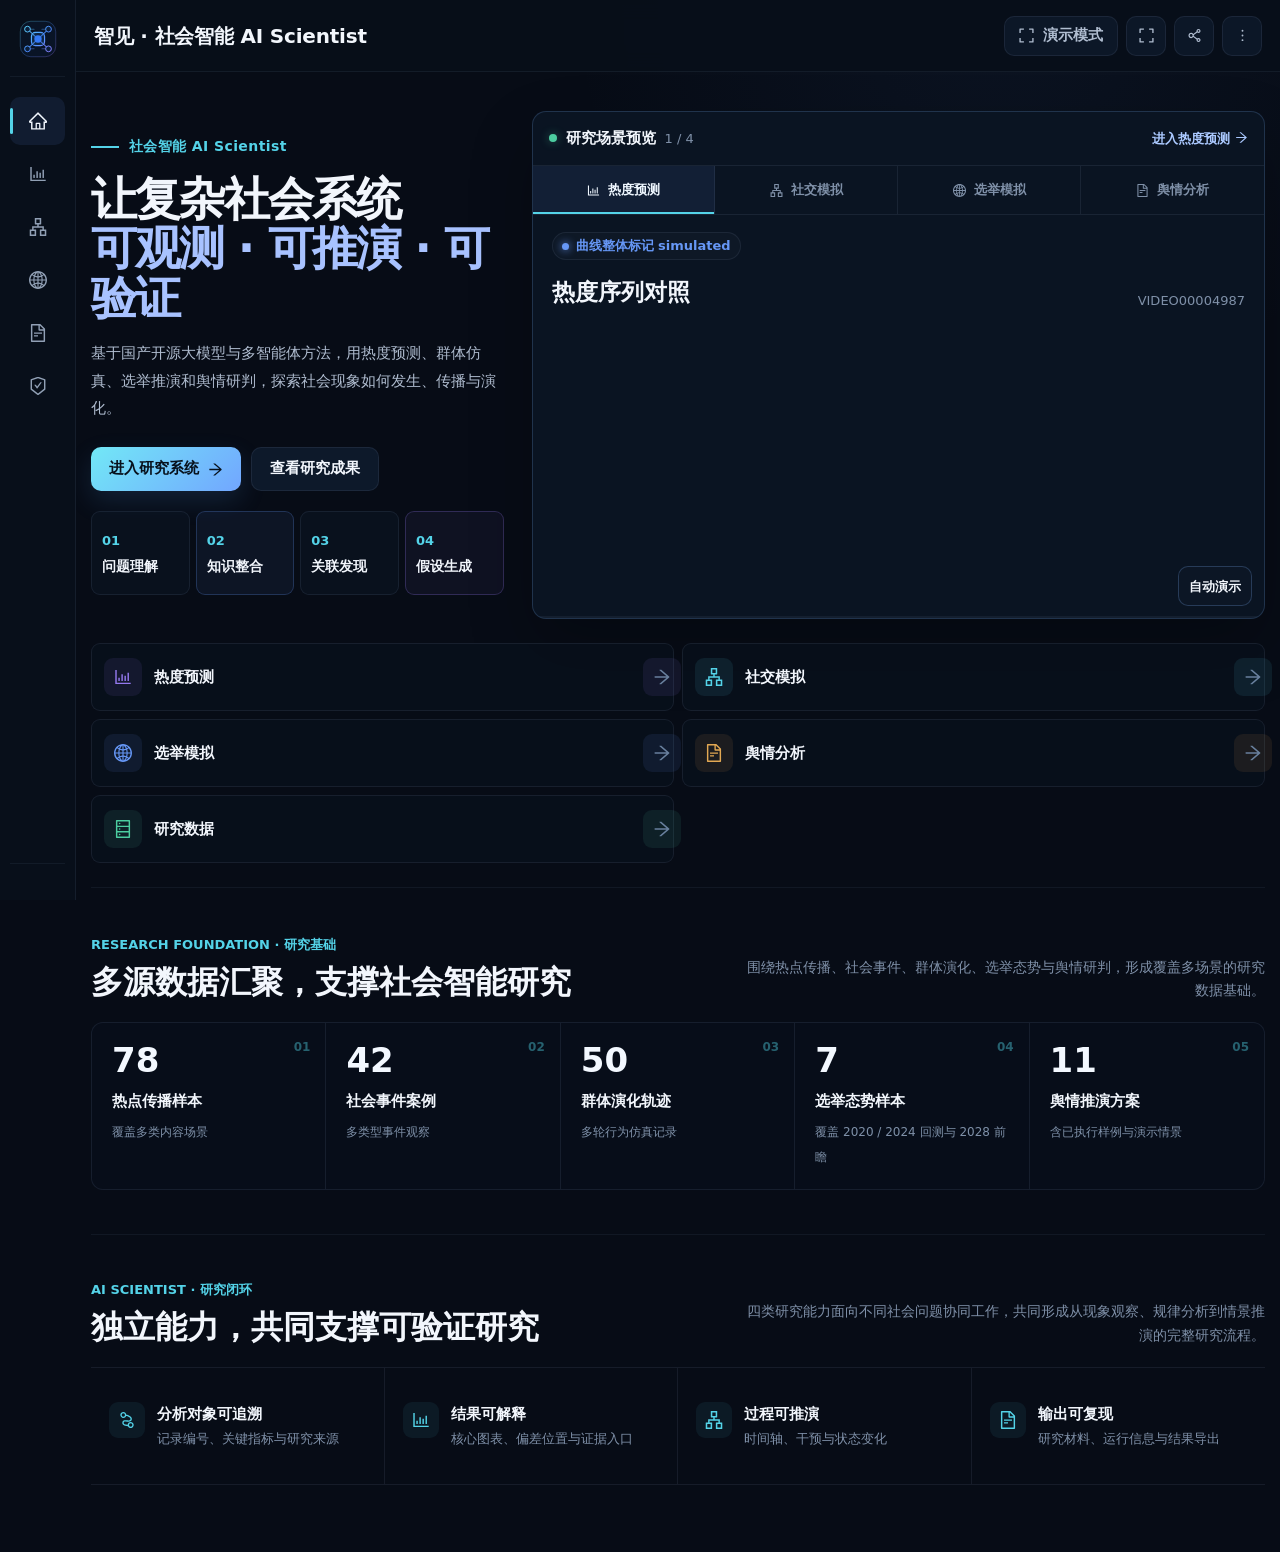
==== classic/index.html @ e0d1c706 "Keep the original Zhijian layout at /classic/" ====
<!doctype html>
<html lang="zh-CN">
  <head>
    <meta charset="UTF-8" />
    <meta name="viewport" content="width=device-width, initial-scale=1.0, viewport-fit=cover" />
    <meta name="theme-color" content="#050913" />
    <link rel="icon" type="image/svg+xml" href="./favicon.svg" />
    <meta name="description" content="智见 · 社会智能分析与模拟平台" />
    <title>智见 · 社会智能 AI Scientist</title>
    <script type="module" crossorigin src="./assets/index-C0Uog1P8.js"></script>
    <link rel="modulepreload" crossorigin href="./assets/jsx-runtime-D5q0Dhmc.js">
    <link rel="stylesheet" crossorigin href="./assets/index-C9B5dlWa.css">
  </head>
  <body>
    <div id="root"></div>
  </body>
</html>
---- classic/assets/index-C9B5dlWa.css ----
:root{--lightningcss-light: ;--lightningcss-dark:initial;color-scheme:dark;--bg-0:#070c16;--bg-1:#09111d;--bg-2:#0b1422;--panel:#0c1625;--panel-raised:#101c2e;--panel-soft:#091321;--line:#8ea6c91c;--line-strong:#709ee045;--text-1:#f2f6fc;--text-2:#b0bdd0;--text-3:#7f90a8;--blue:#6697f6;--cyan:#54d3e8;--purple:#9478ee;--green:#4ccda0;--orange:#e2a853;--red:#ef7182;--rep:#df6877;--dem:#5f8ee9;--shadow:0 18px 44px #0000002e;--radius-xl:14px;--radius-lg:12px;--radius-md:10px;--sidebar:208px;--sidebar-collapsed:76px;--topbar:72px;--font-cn:"Noto Sans SC", "PingFang SC", "Microsoft YaHei", system-ui, sans-serif;--type-display-size:clamp(48px, 4.2vw, 58px);--type-page-title-size:clamp(28px, 2vw, 32px);--type-panel-title-size:18px;--type-body-size:15px;--type-label-size:13px;--font-latin:Inter, "Segoe UI", system-ui, sans-serif;--space-1:8px;--space-2:16px;--space-3:24px;--space-4:32px}*{box-sizing:border-box}html{scroll-behavior:smooth;background:var(--bg-0)}body{background:var(--bg-0);min-height:100vh;color:var(--text-1);font-family:var(--font-cn);font-size:var(--type-body-size);-webkit-font-smoothing:antialiased;text-rendering:optimizelegibility;margin:0;line-height:1.67}button,input,select,textarea{font:inherit}select{text-align:left;text-align-last:left;vertical-align:middle;line-height:1.35}select option{color:var(--text-1);background:#0a1423}button,a{-webkit-tap-highlight-color:transparent}button{color:inherit}a{color:inherit;text-decoration:none}img{max-width:100%;display:block}button:focus-visible,a:focus-visible,input:focus-visible,select:focus-visible,textarea:focus-visible{outline-offset:2px;outline:2px solid #54d3e8cc}::selection{color:#fff;background:#6697f659}::-webkit-scrollbar{width:9px;height:9px}::-webkit-scrollbar-track{background:#0409106b}::-webkit-scrollbar-thumb{background:#7c92b447 padding-box padding-box;border:2px solid #0000;border-radius:10px}::-webkit-scrollbar-thumb:hover{background:#7c92b47a padding-box padding-box;border:2px solid #0000}#root{min-height:100vh}[data-motion=reduced] *,[data-motion=reduced] :before,[data-motion=reduced] :after{scroll-behavior:auto!important;transition-duration:.001ms!important;animation-duration:.001ms!important;animation-iteration-count:1!important}.project-emblem{flex:none;width:48px;height:48px}.project-emblem.is-compact{width:42px;height:42px}.icon-button,.tool-button,.compact-button,.primary-button,.secondary-button,.ghost-button{cursor:pointer;white-space:nowrap;border:0;justify-content:center;align-items:center;gap:9px;transition:transform .16s,background .16s,border-color .16s,color .16s,opacity .16s;display:inline-flex}.icon-button{width:40px;height:40px;color:var(--text-2);border:1px solid var(--line);background:#0c1727;border-radius:10px}.icon-button:hover{color:#fff;border-color:var(--line-strong);background:#122238}.tool-button,.compact-button{min-height:40px;color:var(--text-2);border:1px solid var(--line);background:#0c1727;border-radius:10px;padding:0 14px;font-size:15px;font-weight:600}.tool-button:hover,.compact-button:hover{color:#fff;border-color:var(--line-strong);background:#122238}.tool-button.active,.presentation-toggle.active{color:#dff9ff;background:#54d3e81c;border-color:#54d3e857}.primary-button,.secondary-button{border-radius:10px;min-height:44px;padding:0 18px;font-size:15px;font-weight:700}.primary-button{color:#07111c;background:linear-gradient(135deg,#72e8f6,#72a6ff);box-shadow:0 10px 26px #4c91e129}.primary-button:hover{filter:brightness(1.04);transform:translateY(-1px)}.secondary-button{color:var(--text-1);border:1px solid var(--line);background:#0d192a}.secondary-button:hover,.secondary-button.active{border-color:var(--line-strong);background:#122239}button:disabled{cursor:not-allowed;opacity:.42}.data-badge{border:1px solid var(--line);min-height:28px;color:var(--text-2);white-space:nowrap;background:#ffffff05;border-radius:999px;align-items:center;gap:7px;padding:0 9px;font-size:13px;font-weight:600;display:inline-flex}.data-badge i{background:currentColor;border-radius:50%;width:7px;height:7px;box-shadow:0 0 8px}.data-history{color:#91a8c8}.data-truth{color:var(--green)}.data-simulation{color:var(--blue)}.data-prediction{color:var(--purple)}.data-input{color:var(--orange)}.data-source{color:var(--cyan)}.data-missing{color:#8b98aa}.pill{border:1px solid var(--line);min-height:30px;color:var(--text-2);background:#ffffff05;border-radius:999px;align-items:center;gap:7px;padding:0 10px;font-size:13px;font-weight:600;display:inline-flex}.pill-blue{color:#a9c7ff;background:#6697f614;border-color:#6697f638}.pill-cyan{color:#a9f1fb;background:#54d3e814;border-color:#54d3e838}.pill-purple{color:#c6b5ff;background:#9478ee14;border-color:#9478ee38}.pill-green{color:#aef1d4;background:#4ccda014;border-color:#4ccda038}.pill-orange{color:#f2cb88;background:#e2a85314;border-color:#e2a85338}.surface-panel{border:1px solid var(--line);border-radius:var(--radius-xl);background:var(--panel);min-width:0;position:relative;overflow:hidden}.surface-panel.surface-primary{background:linear-gradient(145deg,#132237fa,#0a1422fa);border-color:#6697f647;box-shadow:0 20px 48px #0000002e,inset 0 1px #ffffff06}.surface-panel.surface-primary:before{content:"";opacity:.8;background:linear-gradient(90deg,#0000,#54d3e8b3,#9478eeb3,#0000);height:2px;position:absolute;inset:0 0 auto}.surface-panel.surface-quiet{background:var(--panel-soft);border-color:#8ea6c914}.panel-header{justify-content:space-between;align-items:flex-start;gap:16px;min-height:66px;padding:18px 20px 12px;display:flex}.panel-heading{min-width:0}.panel-title-row{flex-wrap:wrap;align-items:center;gap:10px;display:flex}.panel-title{color:var(--text-1);letter-spacing:-.2px;margin:0;font-size:18px;font-weight:700;line-height:1.35}.panel-subtitle{color:var(--text-3);margin:5px 0 0;font-size:14px;line-height:1.5}.panel-actions{flex-wrap:wrap;align-items:center;gap:8px;margin-left:auto;display:flex}.panel-body{min-width:0;padding:0 20px 20px}.context-toolbar{border:1px solid var(--line);z-index:12;background:#0a1320f5;border-radius:12px;align-items:center;gap:12px;min-height:64px;margin-bottom:22px;padding:10px 12px;display:flex;position:relative;box-shadow:0 10px 30px #0000001a}.context-primary,.context-filters,.context-sources,.context-actions{align-items:center;gap:9px;display:flex}.context-spacer{flex:1}.context-sources{flex-wrap:wrap;justify-content:flex-end}.toolbar-field{border:1px solid var(--line);background:#091321;border-radius:10px;align-items:center;gap:10px;min-height:42px;padding:0 11px;display:flex}.toolbar-field>span{color:var(--text-3);white-space:nowrap;font-size:13px}.toolbar-field select,.tech-select{min-height:34px;color:var(--text-1);border:1px solid var(--line);background:#0c1727;border-radius:8px;outline:none;padding:0 30px 0 10px;font-size:14px}.toolbar-summary{color:var(--text-2);font-size:14px}.record-picker{min-width:280px;position:relative}.record-picker-trigger{border:1px solid var(--line);cursor:pointer;text-align:left;background:#091321;border-radius:10px;justify-content:space-between;align-items:center;gap:14px;width:100%;min-height:44px;padding:7px 12px;display:flex}.record-picker-trigger:hover,.record-picker-trigger.active{border-color:var(--line-strong);background:#0d1a2c}.record-picker-trigger>span{flex-direction:column;align-items:flex-start;min-width:0;line-height:1.2;display:flex}.record-picker-trigger small{color:var(--text-3);font-size:13px;line-height:1.25}.record-picker-trigger strong{text-overflow:ellipsis;white-space:nowrap;max-width:340px;color:var(--text-1);margin-top:4px;font-size:14px;font-weight:700;line-height:1.35;overflow:hidden}.record-picker-popover{z-index:80;border:1px solid var(--line-strong);background:#0a1423;border-radius:12px;width:min(460px,100vw - 40px);padding:14px;position:absolute;top:calc(100% + 8px);left:0;box-shadow:0 24px 60px #00000061}.picker-header{justify-content:space-between;align-items:center;padding:1px 2px 11px;display:flex}.picker-header strong{font-size:15px}.picker-header span{color:var(--text-3);font-size:13px}.picker-search{border:1px solid var(--line);min-height:42px;color:var(--text-3);background:#07101c;border-radius:9px;align-items:center;gap:10px;padding:0 11px;display:flex}.picker-search input{width:100%;min-width:0;color:var(--text-1);background:0 0;border:0;outline:0;font-size:14px}.picker-list{flex-direction:column;gap:6px;max-height:min(440px,58vh);margin-top:10px;padding-right:2px;display:flex;overflow:auto}.picker-list>button{width:100%;min-height:58px;color:var(--text-2);cursor:pointer;text-align:left;background:0 0;border:1px solid #0000;border-radius:9px;flex-direction:column;justify-content:center;align-items:stretch;gap:4px;padding:10px 12px;display:flex;position:relative}.picker-list>button:hover{background:#0e1b2e}.picker-list>button.active{background:#6697f61a;border-color:#6697f642}.picker-list>button strong{min-width:0;color:var(--text-1);font-size:14px;line-height:1.4}.picker-list>button span{min-width:0;color:var(--text-3);font-size:13px;line-height:1.35}.object-heading{justify-content:space-between;align-items:flex-end;gap:24px;margin:0 0 20px;display:flex}.object-heading>div:first-child{min-width:0}.object-eyebrow{color:var(--text-3);font-family:var(--font-latin), var(--font-cn);letter-spacing:.4px;font-size:13px;font-weight:700}.object-heading h2{color:var(--text-1);letter-spacing:-.6px;margin:5px 0;font-size:clamp(28px,2vw,34px);line-height:1.22}.object-description{max-width:900px;color:var(--text-2);margin:0;font-size:15px;line-height:1.7}.object-meta{flex:none;align-items:center;gap:8px;display:flex}.value-strip{border:1px solid var(--line);background:var(--panel-soft);border-radius:12px;grid-template-columns:repeat(4,minmax(0,1fr));margin:16px 0;display:grid;overflow:hidden}.value-strip>div{border-right:1px solid var(--line);min-height:104px;padding:16px 18px;position:relative}.value-strip>div:last-child{border-right:0}.value-strip>div.is-accent{background:linear-gradient(135deg,#9478ee24,#0c1625f5)}.value-strip>div.is-accent:before{content:"";background:var(--purple);width:3px;position:absolute;top:0;bottom:0;left:0}.value-strip span{color:var(--text-3);font-size:13px}.value-strip strong{color:var(--text-1);font-family:var(--font-latin), var(--font-cn);font-variant-numeric:tabular-nums;margin-top:5px;font-size:clamp(25px,2vw,34px);line-height:1.15;display:block}.value-strip footer{min-height:28px;color:var(--text-3);flex-wrap:wrap;align-items:center;gap:8px;margin-top:8px;font-size:13px;display:flex}.data-meaning{color:var(--text-3);flex-wrap:wrap;align-items:center;gap:6px 12px;font-size:13px;display:flex}.data-meaning span{gap:5px;display:inline-flex}.data-meaning b{color:var(--text-2);font-weight:700}.conclusion-bar{border:1px solid var(--line);min-height:50px;color:var(--text-2);background:#091421;border-radius:10px;align-items:center;gap:12px;margin-top:14px;padding:11px 14px;font-size:14px;line-height:1.65;display:flex}.conclusion-bar strong{color:var(--text-1)}.conclusion-mark{background:var(--blue);border-radius:4px;align-self:stretch;width:4px}.conclusion-purple .conclusion-mark{background:var(--purple)}.conclusion-cyan .conclusion-mark{background:var(--cyan)}.conclusion-orange .conclusion-mark{background:var(--orange)}.empty-state{min-height:150px;color:var(--text-3);text-align:center;flex-direction:column;justify-content:center;align-items:center;gap:8px;display:flex}.empty-state .anticon{opacity:.68;font-size:28px}.empty-state strong{color:var(--text-2);font-size:15px}.empty-state p{max-width:420px;margin:0;font-size:14px}.metrics-grid{gap:14px;display:grid}.metrics-grid.four{grid-template-columns:repeat(4,minmax(0,1fr))}.metric-card{border:1px solid var(--line);background:var(--panel);border-radius:12px;min-height:126px;padding:16px 17px}.metric-card.is-featured{border-color:var(--line-strong);background:var(--panel-raised)}.metric-topline,.metric-footer{justify-content:space-between;align-items:center;gap:10px;display:flex}.metric-label{color:var(--text-2);font-size:13px}.metric-icon{color:var(--text-3);font-size:18px}.metric-value-row{align-items:baseline;gap:6px;margin-top:7px;display:flex}.metric-value-row strong{font-size:30px;line-height:1.1}.metric-value-row>span{color:var(--text-3);font-size:13px}.metric-footer{color:var(--text-3);margin-top:10px;font-size:13px}.metric-hint{min-width:0}.two-column-grid{grid-template-columns:repeat(2,minmax(0,1fr));gap:16px;margin-top:16px;display:grid}.chart-xl{height:392px}.chart-large{height:310px}.chart-social-wide{height:270px}.chart-opinion-primary{height:320px}.tag-row{flex-wrap:wrap;gap:8px;display:flex}.presentation-secondary{display:contents}.source-notice{min-height:42px;color:var(--text-2);border:1px solid var(--line);background:#0a1626;border-radius:10px;align-items:center;gap:9px;padding:9px 12px;font-size:13px;display:flex}.source-notice.compact{min-height:34px}.source-warning{color:#e9d0a4;background:#e2a85313;border-color:#e2a85347}.source-danger{color:#f1bcc4;background:#ef718213;border-color:#ef71824d}.source-notice strong{color:var(--text-1)}.record-picker-trigger:focus-visible{border-color:var(--cyan)}.picker-list>button.keyboard-active{outline-offset:-2px;background:#102039;outline:2px solid #54d3e8a6}.picker-list>button[aria-selected=true]{padding-right:70px}.picker-list>button[aria-selected=true]:after{content:"当前";color:#78ddea;background:#54d3e814;border:1px solid #54d3e833;border-radius:999px;place-items:center;min-width:38px;height:22px;font-size:11px;font-weight:700;line-height:1;display:grid;position:absolute;top:50%;right:12px;transform:translateY(-50%)}.expandable-text p{color:var(--text-2);-webkit-line-clamp:var(--clamp-lines,3);-webkit-box-orient:vertical;margin:0;font-size:15px;line-height:1.72;display:-webkit-box;overflow:hidden}.expandable-text.expanded p{display:block;overflow:visible}.expandable-text button{color:#a9c7ff;cursor:pointer;background:0 0;border:0;margin-top:6px;padding:0;font-size:13px;font-weight:700}.error-state,.route-error-boundary{min-height:240px;color:var(--text-3);text-align:center;flex-direction:column;justify-content:center;align-items:center;gap:10px;padding:28px;display:flex}.error-state-icon{width:38px;height:38px;color:var(--red);background:#ef718214;border:1px solid #ef718259;border-radius:50%;place-items:center;font-size:20px;font-weight:800;display:grid}.error-state strong,.route-error-boundary h2{color:var(--text-1);font-size:18px}.error-state p,.route-error-boundary p{max-width:640px;margin:0;font-size:14px;line-height:1.65}.drawer-layer,.dialog-layer{z-index:200;justify-content:flex-end;display:flex;position:fixed;inset:0}.drawer-scrim{-webkit-backdrop-filter:blur(2px);backdrop-filter:blur(2px);cursor:default;background:#02070dad;border:0;width:100%;position:absolute;inset:0}.detail-drawer{z-index:1;border-left:1px solid var(--line-strong);background:#091321;height:100%;animation:.2s ease-out drawerIn;position:relative;overflow:hidden;box-shadow:-28px 0 70px #00000059}@keyframes drawerIn{0%{opacity:.4;transform:translate(24px)}to{opacity:1;transform:translate(0)}}.drawer-header{border-bottom:1px solid var(--line);justify-content:space-between;align-items:flex-start;gap:20px;min-height:82px;padding:20px 22px;display:flex}.drawer-header h2{margin:0;font-size:21px;line-height:1.35}.drawer-header p{color:var(--text-3);margin:5px 0 0;font-size:14px;line-height:1.55}.drawer-content{height:calc(100% - 82px);padding:22px;overflow:auto}.info-sections{flex-direction:column;gap:24px;display:flex}.info-sections>section{border-bottom:1px solid var(--line);padding-bottom:20px}.info-sections>section:last-child{border-bottom:0}.info-sections header h3{margin:0;font-size:17px}.info-sections header p{color:var(--text-3);margin:5px 0 0;font-size:14px;line-height:1.6}.info-sections dl{margin:14px 0 0}.info-sections dl>div{border-top:1px solid #8ea6c913;grid-template-columns:150px minmax(0,1fr);gap:18px;padding:12px 0;display:grid}.info-sections dt{color:var(--text-3);font-size:13px;font-weight:600}.info-sections dd{min-width:0;color:var(--text-1);overflow-wrap:anywhere;flex-wrap:wrap;align-items:flex-start;gap:8px;margin:0;font-size:14px;display:flex}.info-sections dd>span:first-child{flex:220px}.info-sections dd small{color:var(--text-3);flex:100%;font-size:13px;line-height:1.55}.chart-tools{align-items:center;gap:6px;display:inline-flex}.compact-icon{border-radius:8px;width:34px;height:34px}.chart-inspector-visual{min-height:560px}.chart-inspector-visual>*{height:68vh!important;min-height:540px!important}.data-table-wrap{border:1px solid var(--line);border-radius:10px;max-height:calc(100vh - 170px);overflow:auto}.data-table{border-collapse:collapse;width:100%;font-size:14px}.data-table caption{color:var(--text-2);text-align:left;padding:13px 14px;font-weight:700}.data-table th,.data-table td{border-bottom:1px solid var(--line);text-align:left;vertical-align:top;white-space:nowrap;padding:11px 13px}.data-table th{z-index:1;color:var(--text-2);background:#101c2e;font-size:13px;position:sticky;top:0}.data-table td{color:var(--text-1);font-variant-numeric:tabular-nums}.data-table tbody tr:hover{background:#6697f60e}.dialog-layer{justify-content:center;align-items:center}.confirm-dialog{z-index:1;border:1px solid var(--line-strong);background:#0b1626;border-radius:14px;width:min(440px,100vw - 32px);padding:24px;position:relative;box-shadow:0 28px 72px #0000006b}.confirm-dialog h3{margin:0;font-size:20px}.confirm-dialog p{color:var(--text-2);margin:10px 0 22px;font-size:14px;line-height:1.7}.confirm-dialog>div{justify-content:flex-end;gap:10px;display:flex}.danger-button{color:#fff;cursor:pointer;background:#b84456;border:1px solid #ef718257;border-radius:10px;min-height:44px;padding:0 18px;font-size:15px;font-weight:700}.danger-link-button{color:#f19aa7;cursor:pointer;background:0 0;border:0;font-size:14px;font-weight:650}.danger-link-button:hover{color:#ffd3d9}.evidence-list{flex-direction:column;gap:10px;display:flex}.evidence-list article{border:1px solid var(--line);background:var(--panel-soft);border-radius:11px;grid-template-columns:38px minmax(0,1fr) auto;align-items:flex-start;gap:13px;padding:15px;display:grid}.evidence-index{width:34px;height:34px;color:var(--cyan);font-family:var(--font-latin);background:#54d3e814;border-radius:9px;place-items:center;font-size:13px;font-weight:700;display:grid}.evidence-list h4{margin:0;font-size:15px}.evidence-list p{color:var(--text-3);margin:5px 0 0;font-size:14px;line-height:1.6}.evidence-list article>div>strong{color:var(--text-1);margin-top:7px;font-size:16px;display:block}.field-help{color:var(--text-3);margin-top:6px;font-size:13px;line-height:1.5;display:block}.field-error{color:#f09bab;margin-top:6px;font-size:13px;display:block}.app-shell{background:var(--bg-0);min-height:100vh}.business-backdrop{z-index:0;pointer-events:none;background:radial-gradient(circle at 78% 0,#416bae14,#0000 32%),#070c16;position:fixed;inset:0}.sidebar{z-index:30;width:var(--sidebar);background:#080f1a;border-right:1px solid #8ea6c91a;flex-direction:column;padding:18px 14px;transition:width .2s,transform .2s;display:flex;position:fixed;top:0;bottom:0;left:0}.brand-block{border-bottom:1px solid #8ea6c914;align-items:center;gap:12px;min-height:58px;padding:0 4px 16px;display:flex}.brand-copy{flex-direction:column;min-width:0;line-height:1.3;display:flex}.brand-copy strong{letter-spacing:.1px;white-space:nowrap;font-size:15px}.brand-copy span{color:var(--text-3);margin-top:4px;font-size:13px}.side-nav{flex-direction:column;gap:5px;margin-top:20px;display:flex}.side-nav-item{color:#91a0b5;border-radius:10px;align-items:center;gap:12px;min-height:48px;padding:0 13px;font-size:15px;font-weight:650;display:flex;position:relative}.side-nav-item:hover{color:var(--text-1);background:#6697f60e}.side-nav-item.active{color:#f1f6fd;background:#6697f61a}.side-nav-item.active:before{content:"";background:var(--cyan);border-radius:3px;width:3px;position:absolute;top:11px;bottom:11px;left:0}.side-icon{place-items:center;width:22px;font-size:18px;display:grid}.nav-tooltip{z-index:100;border:1px solid var(--line);min-width:max-content;color:var(--text-1);opacity:0;pointer-events:none;box-shadow:var(--shadow);background:#101b2b;border-radius:8px;padding:7px 10px;font-size:13px;font-weight:600;transition:opacity .16s .18s,transform .16s .18s;position:absolute;top:50%;left:calc(100% + 12px);transform:translateY(-50%)translate(-4px)}.side-nav-item:hover .nav-tooltip,.side-nav-item:focus-visible .nav-tooltip{opacity:1;transform:translateY(-50%)translate(0)}.sidebar-foot{border-top:1px solid #8ea6c914;justify-content:space-between;align-items:flex-end;gap:10px;margin-top:auto;padding-top:18px;display:flex}.sidebar-foot p{color:var(--text-3);margin:0;font-size:13px;line-height:1.7}.collapse-button{flex:none;width:38px;height:38px}.app-main{min-height:100vh;margin-left:var(--sidebar);z-index:1;transition:margin-left .2s;position:relative}.topbar{z-index:20;height:var(--topbar);-webkit-backdrop-filter:blur(10px);backdrop-filter:blur(10px);background:#080f1af5;border-bottom:1px solid #8ea6c917;align-items:center;padding:0 24px;display:flex;position:sticky;top:0}.topbar-title{align-items:baseline;gap:12px;min-width:0;display:flex}.topbar-title h1{letter-spacing:-.2px;white-space:nowrap;text-overflow:ellipsis;margin:0;font-size:20px;line-height:1.3;overflow:hidden}.topbar-title span{color:var(--text-3);white-space:nowrap;font-size:13px}.topbar-tools{align-items:center;gap:8px;margin-left:auto;display:flex}.settings-control{position:relative}.settings-popover{border:1px solid var(--line-strong);background:#0a1423;border-radius:12px;width:320px;padding:14px;position:absolute;top:calc(100% + 9px);right:0;box-shadow:0 24px 60px #0000005c}.settings-section{border-bottom:1px solid var(--line);padding:2px 2px 13px}.settings-section>strong{align-items:center;gap:8px;font-size:14px;display:flex}.settings-badges{flex-wrap:wrap;gap:7px;margin-top:11px;display:flex}.settings-row{width:100%;min-height:62px;color:var(--text-2);cursor:pointer;text-align:left;background:0 0;border:0;align-items:center;gap:12px;padding:11px 6px 3px;display:flex}.settings-row>.anticon{font-size:19px}.settings-row span{flex-direction:column;display:flex}.settings-row strong{color:var(--text-1);font-size:14px}.settings-row small{color:var(--text-3);margin-top:3px;font-size:13px}.page-stage{min-height:calc(100vh - var(--topbar));padding:24px}.page-content{width:min(1720px,100%);margin:0 auto}.mobile-brand,.mobile-dock{display:none}.app-shell.is-collapsed .sidebar{width:var(--sidebar-collapsed);padding-inline:10px}.app-shell.is-collapsed .brand-block,.app-shell.is-collapsed .side-nav-item,.app-shell.is-collapsed .sidebar-foot{justify-content:center}.app-shell.is-collapsed .side-nav-item{padding-inline:0}.app-shell.is-collapsed .app-main{margin-left:var(--sidebar-collapsed)}.presentation-mode .topbar{height:56px;padding-inline:16px}.presentation-mode .page-stage{min-height:calc(100vh - 56px);padding:14px 16px}.presentation-mode .sidebar{width:var(--sidebar-collapsed);padding-inline:10px}.presentation-mode .brand-block,.presentation-mode .side-nav-item,.presentation-mode .sidebar-foot{justify-content:center}.presentation-mode .side-nav-item{padding-inline:0}.presentation-mode .brand-copy,.presentation-mode .side-label,.presentation-mode .sidebar-foot p,.presentation-mode .collapse-button{display:none}.presentation-mode .app-main{margin-left:var(--sidebar-collapsed)}.presentation-mode .topbar-title span{display:none}.presentation-mode .context-toolbar{min-height:56px;margin-bottom:12px;padding-block:6px}.presentation-mode .object-heading{margin-bottom:12px}.presentation-mode .object-description{display:none}.presentation-mode .object-heading h2{font-size:27px}.presentation-mode .presentation-secondary{display:none!important}.presentation-mode .value-strip{margin-block:12px 0}.presentation-mode .value-strip>div{min-height:88px;padding-block:12px}.presentation-mode .chart-xl{height:320px}.presentation-mode .us-map-stage,.presentation-mode .us-map-wrap{min-height:430px}.presentation-mode .social-trend-primary{margin-top:12px}.presentation-mode .chart-social-wide{height:200px}.presentation-hint{z-index:120;border:1px solid var(--line-strong);color:var(--text-2);box-shadow:var(--shadow);pointer-events:none;background:#08101cf0;border-radius:999px;padding:8px 13px;font-size:13px;position:fixed;bottom:18px;left:50%;transform:translate(-50%)}.presentation-mode .settings-control,.presentation-mode .object-description{display:none}.presentation-mode .panel-subtitle{font-size:13px}.presentation-mode .chart-tools{display:none}.home-page{padding-bottom:28px}.home-hero{min-height:calc(100vh - var(--topbar) - 36px);grid-template-columns:minmax(400px,.82fr) minmax(590px,1.18fr);align-items:center;gap:42px 54px;padding:30px 0 24px;display:grid}.home-copy{max-width:680px}.challenge-ribbon{color:#e9bf7e;letter-spacing:.3px;background:#e2a85311;border:1px solid #e2a8533d;border-radius:999px;align-items:center;gap:9px;width:fit-content;margin-bottom:14px;padding:7px 10px;font-size:12px;font-weight:750;display:inline-flex}.challenge-ribbon b{color:#b8986a;font-family:var(--font-latin);border-left:1px solid #e2a85338;padding-left:9px;font-weight:700}.home-kicker{color:var(--cyan);letter-spacing:.4px;align-items:center;gap:10px;font-size:14px;font-weight:700;display:flex}.home-kicker span{background:var(--cyan);width:28px;height:2px}.home-copy h2{font-size:var(--type-display-size);letter-spacing:-1.8px;margin:16px 0;line-height:1.08}.home-copy h2 em{color:#a8c2ff;font-style:normal}.home-copy>p{max-width:640px;color:var(--text-2);margin:0;font-size:16px;line-height:1.85}.home-actions{flex-wrap:wrap;align-items:center;gap:10px;margin-top:24px;display:flex}.home-actions a.secondary-button{text-decoration:none}.research-chain{grid-template-columns:minmax(0,1fr) 22px minmax(0,1.12fr) 22px minmax(0,1fr) 22px minmax(0,.92fr);align-items:stretch;gap:4px;margin-top:28px;display:grid}.research-chain>div{border-top:1px solid var(--line);border-bottom:1px solid var(--line);background:#0c16258c;flex-direction:column;justify-content:center;min-height:100px;padding:13px 14px;display:flex}.research-chain>div:first-child{border-left:1px solid var(--line);border-radius:10px 0 0 10px}.research-chain>div:last-child{border-right:1px solid var(--line);border-radius:0 10px 10px 0}.research-chain>i{background:linear-gradient(90deg,#54d3e82e,#6697f69e);align-self:center;height:1px;position:relative}.research-chain>i:after{content:"";border-top:1px solid var(--blue);border-right:1px solid var(--blue);width:7px;height:7px;position:absolute;top:-3px;right:-1px;transform:rotate(45deg)}.research-chain span{color:var(--cyan);font-family:var(--font-latin);font-size:13px;font-weight:700}.research-chain strong{color:var(--text-1);margin-top:5px;font-size:14px;line-height:1.4}.research-chain small{color:var(--text-3);margin-top:4px;font-size:13px;line-height:1.45}.research-chain-core{background:#6697f611!important;border-color:#6697f63d!important}.research-chain-target{background:#9478ee0f!important;border-color:#9478ee40!important}.system-preview-window{background:#0a1422;border:1px solid #709ee038;border-radius:14px;min-width:0;overflow:hidden;box-shadow:0 28px 64px #0000003d}.preview-window-top{border-bottom:1px solid var(--line);justify-content:space-between;align-items:center;gap:12px;min-height:54px;padding:0 16px;display:flex}.preview-window-top>div{align-items:center;gap:9px;display:flex}.preview-window-top strong{font-size:15px}.preview-window-top small{color:var(--text-3);font-size:13px}.preview-window-top>a{color:#abc9ff;font-size:13px;font-weight:700}.window-dot{background:var(--green);border-radius:50%;width:8px;height:8px;box-shadow:0 0 10px #4ccda06b}.preview-tabs{border-bottom:1px solid var(--line);grid-template-columns:repeat(4,1fr);display:grid}.preview-tabs button{border:0;border-right:1px solid var(--line);min-height:48px;color:var(--text-3);cursor:pointer;background:0 0;justify-content:center;align-items:center;gap:8px;font-size:13px;font-weight:650;display:flex}.preview-tabs button:last-child{border-right:0}.preview-tabs button:hover{color:var(--text-1);background:#6697f60a}.preview-tabs button.active{color:#eff7ff;box-shadow:inset 0 -2px 0 var(--cyan);background:#6697f616}.preview-body{min-height:390px;padding:17px 19px 19px}.preview-meta{align-items:center;gap:8px;min-height:28px;display:flex}.preview-meta>span:not(.data-badge){color:var(--text-3);margin-left:auto;font-size:13px}.preview-title{justify-content:space-between;align-items:flex-end;gap:18px;margin-top:13px;display:flex}.preview-title h3{margin:0;font-size:23px}.preview-title p{max-width:56%;color:var(--text-3);text-align:right;text-overflow:ellipsis;white-space:nowrap;margin:0;font-size:13px;overflow:hidden}.preview-chart{height:264px;margin-top:16px}.preview-map{height:296px;margin-top:5px}.preview-map .us-map-wrap{height:100%;min-height:0}.preview-progress{background:#8ea6c914;height:2px;overflow:hidden}.preview-progress i{background:linear-gradient(90deg, var(--cyan), var(--blue));width:0;height:100%;display:block}.preview-progress.is-running i{animation:11s linear forwards previewProgress}@keyframes previewProgress{0%{width:0}to{width:100%}}.home-capability-strip{grid-column:1/-1;grid-template-columns:repeat(5,minmax(0,1fr));gap:8px;display:grid}.capability-entry{border-top:1px solid var(--line);border-bottom:1px solid var(--line);min-height:82px;color:var(--text-2);background:#0a13207a;grid-template-columns:38px minmax(0,1fr) 18px;align-items:center;gap:12px;padding:13px 15px;transition:background .16s,border-color .16s,transform .16s;display:grid}.capability-entry:first-child{border-left:1px solid var(--line);border-radius:10px 0 0 10px}.capability-entry:last-child{border-right:1px solid var(--line);border-radius:0 10px 10px 0}.capability-entry:hover{border-color:var(--line-strong);background:#0e1b2c;transform:translateY(-1px)}.capability-entry>span{width:38px;height:38px;color:var(--blue);background:#6697f617;border-radius:9px;place-items:center;font-size:18px;display:grid}.entry-purple>span{color:var(--purple);background:#9478ee17}.entry-cyan>span{color:var(--cyan);background:#54d3e817}.entry-orange>span{color:var(--orange);background:#e2a85317}.entry-green>span{color:var(--green);background:#4ccda017}.capability-entry strong{color:var(--text-1);font-size:15px;display:block}.capability-entry small{color:var(--text-3);margin-top:3px;font-size:13px;line-height:1.35;display:block}.capability-entry>.anticon:last-child{color:#69809e}.home-method-section{border-top:1px solid #8ea6c914;padding:42px 0 24px}.home-proof-section{border-top:1px solid #8ea6c914;padding:44px 0}.home-proof-grid{border:1px solid var(--line);background:#09121f6b;border-radius:12px;grid-template-columns:repeat(5,minmax(0,1fr));display:grid;overflow:hidden}.home-proof-grid>div{border-right:1px solid var(--line);min-height:146px;padding:20px;position:relative}.home-proof-grid>div:last-child{border-right:0}.home-proof-grid>div>span{color:#54d3e86b;font-family:var(--font-latin);font-size:12px;font-weight:800;position:absolute;top:14px;right:15px}.home-proof-grid strong{color:#f3f8ff;font-family:var(--font-latin);font-size:34px;line-height:1;display:block}.home-proof-grid p{color:var(--text-1);margin:12px 0 4px;font-size:15px;font-weight:700}.home-proof-grid small{color:var(--text-3);font-size:12px}.home-section-heading{justify-content:space-between;align-items:flex-end;gap:24px;margin-bottom:20px;display:flex}.home-section-heading span{color:var(--cyan);font-size:13px;font-weight:700}.home-section-heading h2{margin:5px 0 0;font-size:32px;line-height:1.25}.home-section-heading>p{max-width:520px;color:var(--text-3);text-align:right;margin:0;font-size:14px;line-height:1.65}.method-rail{border-top:1px solid var(--line);border-bottom:1px solid var(--line);grid-template-columns:repeat(4,minmax(0,1fr));display:grid}.method-rail>div{border-right:1px solid var(--line);grid-template-columns:36px minmax(0,1fr);align-content:center;gap:3px 12px;min-height:116px;padding:18px;display:grid}.method-rail>div:last-child{border-right:0}.method-rail .anticon{width:36px;height:36px;color:var(--cyan);background:#54d3e812;border-radius:9px;grid-row:1/span 2;place-items:center;font-size:18px;display:grid}.method-rail strong{font-size:15px}.method-rail span{color:var(--text-3);font-size:13px;line-height:1.45}.heat-page-compact{padding-bottom:28px}.heat-page-compact .context-toolbar{min-height:54px;margin-bottom:12px;padding:6px 8px}.heat-page-compact .record-picker-trigger{min-height:40px;padding-block:5px}.heat-page-compact .record-picker-trigger small,.heat-page-compact .toolbar-field>span{font-size:12px}.heat-page-compact .record-picker-trigger strong,.heat-page-compact .toolbar-field select{font-size:13px}.heat-page-compact .toolbar-field{min-height:40px}.heat-page-compact .compact-button{min-height:36px;font-size:12px}.heat-event-hero{background:radial-gradient(circle at 88% 15%,#5a78ee21,#0000 28%),linear-gradient(135deg,#111f33fa,#0a1320fa);border:1px solid #5d8fd938;border-radius:12px;grid-template-columns:minmax(0,1fr) 160px;align-items:center;gap:22px;min-height:116px;margin-bottom:10px;padding:16px 18px;display:grid}.heat-event-main{min-width:0}.heat-event-kicker{flex-wrap:wrap;align-items:center;gap:6px;display:flex}.heat-event-kicker>span{color:var(--cyan);letter-spacing:.8px;margin-right:4px;font-size:11px;font-weight:800}.heat-event-kicker i,.heat-tags b{color:#a9c3ff;background:#5476d81a;border:1px solid #6e93f22e;border-radius:999px;padding:3px 7px;font-size:11px;font-style:normal;font-weight:700}.heat-event-hero h2{color:var(--text-1);letter-spacing:-.35px;margin:7px 0 5px;font-size:clamp(20px,1.6vw,25px);line-height:1.25}.heat-event-hero p{max-width:980px;color:var(--text-2);-webkit-line-clamp:2;-webkit-box-orient:vertical;margin:0;font-size:13px;line-height:1.65;display:-webkit-box;overflow:hidden}.heat-model-mark{border-left:1px solid var(--line);flex-direction:column;justify-content:center;align-self:stretch;padding-left:18px;display:flex}.heat-model-mark span{color:var(--text-3);letter-spacing:1.2px;font-size:10px;font-weight:800}.heat-model-mark strong{color:#dce7ff;margin-top:4px;font-size:15px}.heat-model-mark small{color:var(--text-3);margin-top:3px;font-size:11px}.heat-metrics{border:1px solid var(--line);background:#0a1320db;border-radius:11px;grid-template-columns:repeat(4,minmax(0,1fr));margin-bottom:10px;display:grid;overflow:hidden}.heat-metrics>div{border-right:1px solid var(--line);flex-direction:column;justify-content:center;min-height:68px;padding:10px 14px;display:flex}.heat-metrics>div:last-child{border-right:0}.heat-metrics>div.accent{background:linear-gradient(135deg,#57d2e614,#8967ec1a)}.heat-metrics span{color:var(--text-3);font-size:11px}.heat-metrics strong{color:var(--text-1);font-family:var(--font-latin),var(--font-cn);font-variant-numeric:tabular-nums;margin-top:3px;font-size:20px;line-height:1.15}.heat-metrics strong small{color:var(--text-2);font-size:13px;font-weight:700}.heat-workbench{grid-template-columns:minmax(0,1fr) 280px;align-items:stretch;gap:10px;display:grid}.heat-main-card,.heat-rail-card{border:1px solid var(--line);background:var(--panel);border-radius:12px;min-width:0;overflow:hidden}.heat-main-card{min-height:382px}.heat-mode-bar{border-bottom:1px solid var(--line);background:#070f1a80;justify-content:space-between;align-items:center;gap:12px;min-height:50px;padding:6px 10px;display:flex}.heat-mode-bar nav{align-items:center;gap:4px;display:flex}.heat-mode-bar nav button{min-height:34px;color:var(--text-3);cursor:pointer;background:0 0;border:1px solid #0000;border-radius:7px;align-items:center;gap:6px;padding:0 10px;font-size:12px;font-weight:700;display:inline-flex}.heat-mode-bar nav button:hover{color:var(--text-1);background:#5b8be30f}.heat-mode-bar nav button.active{color:#eafaff;background:#52d7ed1a;border-color:#52d7ed2e}.heat-mode-bar .panel-tools{margin-left:auto}.heat-chart-heading{justify-content:space-between;align-items:center;gap:14px;min-height:58px;padding:9px 16px 4px;display:flex}.heat-chart-heading span{color:var(--cyan);letter-spacing:1px;font-size:10px;font-weight:800}.heat-chart-heading h3{margin:3px 0 0;font-size:16px;line-height:1.25}.heat-chart-heading>small{color:var(--text-3);font-size:11px}.heat-primary-chart{height:268px;padding:0 12px 10px 4px}.heat-insight-rail{min-width:0;display:grid}.heat-rail-card{padding:14px}.heat-rail-card>header{border-bottom:1px solid var(--line);justify-content:space-between;align-items:center;gap:10px;padding-bottom:10px;display:flex}.heat-rail-card>header span{color:var(--text-3);font-size:11px}.heat-rail-card>header strong{max-width:150px;color:var(--text-1);text-overflow:ellipsis;white-space:nowrap;font-size:12px;overflow:hidden}.heat-score-row{grid-template-columns:86px minmax(0,1fr);align-items:center;gap:12px;margin:18px 0 16px;display:grid}.heat-score-ring{--score:50%;aspect-ratio:1;background:conic-gradient(var(--purple) var(--score),#7991b71f 0);border-radius:50%;place-items:center;width:82px;display:grid;position:relative}.heat-score-ring:after{content:"";border-radius:inherit;background:#0c1727;position:absolute;inset:7px}.heat-score-ring strong{z-index:1;color:#dbe7ff;font-size:20px}.heat-score-row p{color:var(--text-2);margin:0;font-size:12px;line-height:1.65}.heat-sentiment-bars{gap:9px;display:grid}.heat-sentiment-bars>div{grid-template-columns:30px minmax(0,1fr) 42px;align-items:center;gap:8px;display:grid}.heat-sentiment-bars span,.heat-sentiment-bars strong{color:var(--text-3);font-size:10px;font-weight:700}.heat-sentiment-bars strong{color:var(--text-2);text-align:right}.heat-sentiment-bars i{background:#7991b71f;border-radius:5px;height:5px;overflow:hidden}.heat-sentiment-bars b{border-radius:inherit;height:100%;display:block}.heat-sentiment-bars b.positive{background:var(--green)}.heat-sentiment-bars b.neutral{background:#8795aa}.heat-sentiment-bars b.negative{background:var(--red)}.heat-compact-list{gap:0;margin-top:8px;display:grid}.heat-compact-list>div{border-bottom:1px solid var(--line);flex-direction:column;justify-content:center;gap:4px;min-height:54px;display:flex}.heat-compact-list>div:last-child{border-bottom:0}.heat-compact-list span{color:var(--text-3);font-size:10px}.heat-compact-list strong{color:var(--text-1);font-size:12px;line-height:1.5}.heat-risk{background:#4cd5a10f;border-radius:9px;grid-template-columns:1fr auto;align-items:center;gap:4px 10px;margin:18px 0;padding:12px;display:grid}.heat-risk>span{color:var(--text-3);font-size:11px}.heat-risk>strong{grid-area:1/2/3;font-size:24px}.heat-risk>small{color:var(--text-2);font-size:10px}.heat-risk-中>strong{color:var(--orange)}.heat-risk-高>strong{color:var(--red)}.heat-risk-低>strong{color:var(--green)}.heat-source-line{min-height:34px;color:var(--text-3);flex-wrap:wrap;justify-content:center;align-items:center;gap:10px 22px;margin-top:8px;font-size:10px;display:flex}.heat-source-line span{align-items:center;gap:5px;display:inline-flex}@media (width<=1180px){.heat-workbench{grid-template-columns:minmax(0,1fr) 250px}.heat-mode-bar nav button{padding-inline:8px}.heat-mode-bar nav button span{display:none}}@media (width<=960px){.heat-workbench{grid-template-columns:1fr}.heat-mode-bar nav button span{display:inline}}@media (width<=760px){.heat-page-compact .context-toolbar{margin-bottom:10px}.heat-event-hero{grid-template-columns:1fr;min-height:0;padding:14px}.heat-model-mark{display:none}.heat-event-hero h2{font-size:20px}.heat-event-hero p{-webkit-line-clamp:3}.heat-metrics{grid-template-columns:repeat(2,minmax(0,1fr))}.heat-metrics>div{border-bottom:1px solid var(--line);min-height:60px}.heat-metrics>div:nth-child(2){border-right:0}.heat-metrics>div:nth-child(n+3){border-bottom:0}.heat-metrics strong{font-size:18px}.heat-mode-bar{flex-direction:column;align-items:stretch}.heat-mode-bar nav{grid-template-columns:repeat(2,1fr);display:grid}.heat-mode-bar nav button{justify-content:center}.heat-mode-bar nav button span{display:inline}.heat-mode-bar .panel-tools{align-self:flex-end}.heat-primary-chart{height:270px}.heat-insight-rail{grid-template-columns:1fr}}.social-focus-grid{grid-template-columns:minmax(560px,8fr) minmax(340px,4fr);gap:16px;display:grid}.social-evolution-first .social-trend-primary,.timeline-control-panel{min-height:440px}.chart-social-primary{height:320px}.social-chart-legend{color:var(--text-2);flex-wrap:wrap;align-items:center;gap:10px 18px;margin-bottom:4px;font-size:13px;display:flex}.social-chart-legend span{align-items:center;gap:7px;display:inline-flex}.social-chart-legend i{background:var(--green);border-radius:3px;width:20px;height:3px}.social-chart-legend i.neutral{background:repeating-linear-gradient(90deg,#8795aa 0 6px,#0000 6px 10px)}.social-chart-legend i.negative{background:var(--red)}.timeline-current{grid-template-columns:repeat(2,minmax(0,1fr));gap:9px;display:grid}.timeline-current>div{background:#091321;border-radius:9px;min-height:76px;padding:12px}.timeline-current span{color:var(--text-3);font-size:13px}.timeline-current strong{color:var(--text-1);margin-top:4px;font-size:16px;display:block}.timeline-play-controls{justify-content:space-between;align-items:center;gap:12px;margin-top:16px;display:flex}.speed-switch{border:1px solid var(--line);background:#08111d;border-radius:9px;padding:3px;display:inline-flex}.speed-switch button{min-width:42px;height:34px;color:var(--text-3);cursor:pointer;background:0 0;border:0;border-radius:7px;font-size:13px;font-weight:700}.speed-switch button.active{color:var(--text-1);background:#15243a}.timeline-range{width:100%;accent-color:var(--cyan);margin:18px 0 8px}.timeline-points{grid-template-columns:repeat(auto-fit,minmax(42px,1fr));gap:4px;display:grid}.timeline-points button{min-width:28px;min-height:42px;color:var(--text-3);cursor:pointer;background:0 0;border:0;flex-direction:column;justify-content:flex-start;align-items:center;gap:5px;padding:4px 2px;font-size:13px;display:flex}.timeline-points button i{background:#0b1625;border:2px solid #54657d;border-radius:50%;width:10px;height:10px}.timeline-points button.active{color:var(--text-1)}.timeline-points button.active i{border-color:var(--cyan);background:var(--cyan);box-shadow:0 0 0 4px #54d3e81a}.timeline-points button.has-event i{border-color:var(--orange)}.timeline-event-text{border-left:3px solid var(--orange);background:#e2a8530e;margin-top:12px;padding:12px}.timeline-event-text span{color:var(--orange);font-size:13px;font-weight:700}.timeline-event-text p{color:var(--text-2);margin:5px 0 0;font-size:14px;line-height:1.6}.behavior-composition-split{grid-template-columns:repeat(2,minmax(0,1fr));gap:20px;padding:6px 0 4px;display:grid}.composition-group{border-top:1px solid var(--line);border-bottom:1px solid var(--line);background:#09132185;min-width:0;padding:16px}.composition-group header{justify-content:space-between;align-items:flex-start;gap:12px;margin-bottom:18px;display:flex}.composition-group header strong{font-size:15px}.composition-group header span{color:var(--text-3);text-align:right;font-size:13px}.composition-branches{flex-direction:column;gap:18px;display:flex}.composition-row{grid-template-columns:92px minmax(0,1fr) 92px;align-items:center;gap:12px;display:grid}.composition-row>span{color:var(--text-2);font-size:13px}.composition-row>strong{text-align:right;font-family:var(--font-latin),var(--font-cn);font-size:17px}.composition-track{background:#8ea6c917;border-radius:999px;height:11px;overflow:hidden}.composition-track i{border-radius:inherit;background:var(--blue);height:100%;display:block}.composition-cyan .composition-track i{background:var(--cyan)}.composition-purple .composition-track i{background:var(--purple)}.mechanism-explanation{flex-direction:column;gap:18px;display:flex}.explanation-meta-grid{grid-template-columns:repeat(2,minmax(0,1fr));gap:10px;display:grid}.explanation-meta-grid>div{border-top:1px solid var(--line);background:#09132173;min-height:94px;padding:12px}.explanation-meta-grid span{color:var(--text-3);font-size:13px}.explanation-meta-grid strong{margin:5px 0 8px;font-size:14px;line-height:1.55;display:block}.comment-list{grid-template-columns:repeat(2,minmax(0,1fr));gap:10px;display:grid}.comment-list blockquote{background:#091321;border-left:2px solid #54d3e85c;grid-template-columns:32px minmax(0,1fr);gap:10px;min-height:108px;margin:0;padding:14px;display:grid}.comment-list blockquote span{color:var(--cyan);font-family:var(--font-latin);font-size:13px;font-weight:700}.comment-list blockquote p{color:var(--text-2);margin:0;font-size:14px;line-height:1.65}.social-event-grid{grid-template-columns:minmax(0,1.45fr) minmax(360px,.55fr);gap:16px;display:grid}.chart-social-event{height:330px}.social-source-copy{flex-direction:column;gap:14px;min-height:220px;padding:4px 2px;display:flex}.social-source-copy>strong{color:var(--text-1);font-size:17px;line-height:1.5}.social-source-copy .expandable-text{color:var(--text-2);font-size:14px;line-height:1.8}@media (width<=1180px){.social-event-grid{grid-template-columns:1fr}}.election-map-layout{grid-template-columns:minmax(620px,8fr) minmax(350px,4fr);align-items:start;gap:16px;display:grid}.election-map-panel{min-height:0}.election-map-panel .panel-body{padding-bottom:12px}.election-map-column,.election-summary-column{flex-direction:column;gap:16px;min-width:0;display:flex}.view-switcher,.year-switcher,.tab-switcher{border:1px solid var(--line);background:#091321;border-radius:10px;align-items:center;padding:3px;display:inline-flex}.view-switcher button,.year-switcher button,.tab-switcher button{min-height:36px;color:var(--text-3);cursor:pointer;background:0 0;border:0;border-radius:7px;padding:0 12px;font-size:13px;font-weight:650}.view-switcher button.active,.year-switcher button.active,.tab-switcher button.active{color:#f1f6fd;background:#17263d}.us-map-stage,.us-map-wrap{height:100%;min-height:515px}.us-map-wrap{position:relative}.us-map-wrap svg{width:100%;height:100%;display:block}.us-map-grid line{stroke:#6888b62e;stroke-width:.6px}.us-map-state{cursor:pointer;outline:none;transition:filter .16s,opacity .16s,stroke-width .16s}.us-map-state:hover{filter:brightness(1.13)}.us-map-state:focus-visible{filter:brightness(1.18)}.us-map-labels text{fill:#edf5ffe6;font-size:13px;font-family:var(--font-latin);pointer-events:none;font-weight:700}.us-map-small-states rect{fill:#070e19e0;stroke:#8ea6c92e}.us-map-small-states text{fill:#b4c0d1;font-size:13px;font-family:var(--font-latin)}.us-map-small-states .small-state-title{fill:#e4edf9;font-size:13px;font-weight:700}.us-map-hover-card{border:1px solid var(--line-strong);min-width:205px;box-shadow:var(--shadow);background:#070e19f2;border-radius:9px;grid-template-columns:auto 1fr;gap:2px 10px;padding:11px 13px;display:grid;position:absolute;bottom:14px;right:14px}.us-map-hover-card strong{font-family:var(--font-latin);grid-row:span 2;font-size:24px}.us-map-hover-card span{font-size:13px}.us-map-hover-card small{color:var(--text-3);font-size:13px}.us-map-loading{min-height:460px;color:var(--text-3);place-items:center;font-size:14px;display:grid}.us-map-wrap.is-compact{min-height:0}.us-map-wrap.is-compact svg{height:100%}.us-map-wrap.is-compact .us-map-hover-card{display:none}.election-overview-map{min-height:366px}.election-overview-map .overview-card-body{padding:5px 11px 11px}.election-overview-map .overview-chart{height:288px}.election-overview-map .us-map-wrap{height:100%;min-height:0}.map-semantic-legend{border-top:1px solid var(--line);color:var(--text-3);justify-content:space-between;align-items:flex-start;gap:18px;margin-top:8px;padding-top:9px;font-size:11px;line-height:1.45;display:flex}.map-legend-items{flex-wrap:wrap;align-items:center;gap:6px 13px;min-width:0;display:flex}.map-semantic-legend b{color:var(--text-2)}.map-semantic-legend span{white-space:nowrap;align-items:center;gap:5px;display:inline-flex}.map-semantic-legend i{border-radius:3px;width:10px;height:10px;box-shadow:inset 0 0 0 1px #ffffff1a}.map-semantic-legend i.dem-light{background:#7fa6ee}.map-semantic-legend i.dem-strong{background:#315fae}.map-semantic-legend i.rep-light{background:#e58b97}.map-semantic-legend i.rep-strong{background:#ae3f50}.map-semantic-legend i.selected{background:0 0;border:2px solid #f5faff}.map-semantic-legend small{color:#70819a;text-align:right;flex:0 300px;max-width:300px;font-size:10px;line-height:1.5}@media (width<=1180px){.map-semantic-legend{flex-direction:column;gap:7px}.map-semantic-legend small{text-align:left;flex-basis:auto;max-width:none}}.state-matrix-wrap{min-width:0}.state-matrix{grid-template-columns:repeat(9,minmax(48px,1fr));gap:7px;display:grid}.state-cell{color:#fff;cursor:pointer;background:#27364b;border:1px solid #ffffff1a;border-radius:8px;min-height:62px;padding:7px;transition:filter .16s,transform .16s}.state-cell:hover{filter:brightness(1.12);transform:translateY(-1px)}.state-cell.selected{outline-offset:2px;outline:2px solid #f4f9fff5;box-shadow:0 0 0 4px #f4f9ff14}.state-cell b{font-size:14px;display:block}.state-cell span,.state-cell small{opacity:.9;font-size:13px;display:block}.matrix-legend{color:var(--text-3);flex-wrap:wrap;align-items:center;gap:14px;margin-top:13px;font-size:13px;display:flex}.matrix-legend span{align-items:center;gap:6px;display:inline-flex}.matrix-legend i{border-radius:3px;width:10px;height:10px}.matrix-legend i.rep{background:var(--rep)}.matrix-legend i.dem{background:var(--dem)}.candidate-tally{grid-template-columns:minmax(0,1fr) 66px minmax(0,1fr);align-items:center;gap:8px;display:grid}.candidate{min-width:0}.candidate span{min-height:42px;color:var(--text-2);font-size:13px;line-height:1.45;display:block}.candidate strong{font-family:var(--font-latin);margin-top:4px;font-size:39px;line-height:1;display:block}.candidate small{color:var(--text-3);font-size:13px}.candidate-dem{text-align:right}.candidate-rep strong{color:#ed7e8b}.candidate-dem strong{color:#79a4f5}.tally-center{text-align:center}.tally-center span{font-family:var(--font-latin);font-size:18px;display:block}.tally-center small{color:var(--text-3);font-size:13px}.tally-track{background:#172238;border-radius:999px;height:13px;margin-top:18px;display:flex;position:relative;overflow:hidden}.tally-rep{background:var(--rep)}.tally-dem{background:var(--dem)}.tally-track i{background:#fff;width:2px;position:absolute;top:-4px;bottom:-4px}.actual-result-row{color:var(--text-2);flex-wrap:wrap;align-items:center;gap:9px 14px;margin-top:16px;font-size:13px;display:flex}.accuracy-highlight-grid{border-top:1px solid var(--line);border-bottom:1px solid var(--line);grid-template-columns:repeat(3,minmax(0,1fr));margin-top:16px;display:grid}.accuracy-highlight-grid>div{border-right:1px solid var(--line);flex-direction:column;justify-content:center;min-height:76px;padding:10px 12px;display:flex}.accuracy-highlight-grid>div:last-child{border-right:0}.accuracy-highlight-grid span{color:var(--text-3);font-size:13px}.accuracy-highlight-grid strong{color:var(--text-1);margin-top:3px;font-size:21px}.state-detail-content{flex-direction:column;gap:14px;display:flex}.state-detail-hero{align-items:center;gap:14px;display:flex}.state-party-mark{background:var(--dem);color:#fff;width:68px;height:68px;font-family:var(--font-latin);border-radius:12px;place-items:center;font-size:24px;font-weight:800;display:grid}.state-party-mark.rep{background:var(--rep)}.state-detail-hero small{color:var(--text-3);font-size:13px;display:block}.state-detail-hero strong{margin-top:3px;font-size:20px;display:block}.state-detail-grid{grid-template-columns:repeat(2,minmax(0,1fr));gap:9px;display:grid}.state-detail-grid>div{background:#091321;border-radius:9px;min-height:68px;padding:10px 11px}.state-detail-grid span{color:var(--text-3);font-size:13px;display:block}.state-detail-grid strong{margin-top:4px;font-size:17px;display:block}.is-correct{color:var(--green)}.is-error{color:var(--red)}.state-vote-detail{background:#091321;border-radius:9px;padding:11px 12px}.state-vote-detail span{color:var(--text-3);font-size:13px}.state-vote-detail p{color:var(--text-2);margin:4px 0 0;font-size:14px}.state-list-panel{min-height:190px}.state-list-search{border:1px solid var(--line);width:100%;min-height:42px;color:var(--text-1);background:#08121f;border-radius:9px;outline:0;padding:0 12px;font-size:14px}.state-access-list{grid-template-columns:repeat(2,minmax(0,1fr));gap:6px;max-height:230px;margin-top:10px;display:grid;overflow:auto}.state-access-list button{min-height:40px;color:var(--text-2);cursor:pointer;background:0 0;border:1px solid #0000;border-radius:8px;justify-content:space-between;align-items:center;gap:8px;padding:0 10px;font-size:13px;display:flex}.state-access-list button:hover,.state-access-list button.selected{border-color:var(--line);color:var(--text-1);background:#101d30}.state-access-list button b{font-family:var(--font-latin)}.state-access-list button span{color:var(--text-3)}.election-event-list{flex-direction:column;display:flex}.election-event-list article{border-bottom:1px solid var(--line);grid-template-columns:46px minmax(0,1fr) auto;gap:14px;padding:15px 0;display:grid}.election-event-list article:last-child{border-bottom:0}.timeline-index{color:#99b8e9;width:38px;height:38px;font-family:var(--font-latin);background:#111e31;border-radius:9px;place-items:center;font-size:13px;display:grid}.election-event-list small{color:var(--text-3);font-size:13px}.election-event-list strong{margin-top:2px;font-size:15px;display:block}.election-event-list p{color:var(--text-2);margin:4px 0 0;font-size:14px;line-height:1.65}.opinion-form-mode:before{content:"";inset:var(--topbar) 0 0 var(--sidebar);z-index:-1;background:#070d17;position:fixed}.tab-switcher.compact{margin:0}.tab-switcher.compact button{min-height:36px}.intake-status-strip{border-top:1px solid var(--line);border-bottom:1px solid var(--line);grid-template-columns:repeat(4,minmax(0,1fr));margin-bottom:14px;display:grid}.intake-status-strip>div{border-right:1px solid var(--line);flex-direction:column;justify-content:center;min-height:70px;padding:10px 14px;display:flex}.intake-status-strip>div:last-child{border-right:0}.intake-status-strip span{color:var(--text-3);font-size:13px}.intake-status-strip strong{color:var(--text-1);margin-top:3px;font-size:15px}.intake-workspace{grid-template-columns:270px minmax(0,1fr);align-items:stretch;gap:16px;display:grid}.form-step-sidebar{border:1px solid var(--line);background:#0a1422;border-radius:12px;padding:16px}.form-steps{flex-direction:column;gap:7px;display:flex}.form-steps button{min-height:70px;color:var(--text-3);cursor:pointer;text-align:left;background:0 0;border:1px solid #0000;border-radius:10px;align-items:center;gap:12px;padding:10px;display:flex}.form-steps button:hover{background:#0e1b2d}.form-steps button.active{color:var(--text-1);background:#e2a85314;border-color:#e2a85338}.form-steps button>span{width:36px;height:36px;color:var(--text-2);font-family:var(--font-latin);background:#111f33;border-radius:9px;flex:none;place-items:center;font-size:13px;display:grid}.form-steps button.complete>span{color:#082017;background:var(--green)}.form-steps strong{color:inherit;font-size:14px;display:block}.form-steps small{color:var(--text-3);margin-top:3px;font-size:13px;line-height:1.45;display:block}.form-guidance{border-top:1px solid var(--line);border-bottom:1px solid var(--line);background:#09132180;margin-top:18px;padding:13px}.form-guidance strong{font-size:14px}.form-guidance p{color:var(--text-3);margin:5px 0 0;font-size:13px;line-height:1.65}.form-main-panel{border:1px solid var(--line);background:#0c1625;border-radius:12px;flex-direction:column;min-height:580px;display:flex;overflow:hidden}.form-main-head{border-bottom:1px solid var(--line);justify-content:space-between;align-items:flex-start;gap:18px;padding:22px 24px;display:flex}.form-main-head span{color:var(--orange);font-size:13px;font-weight:700}.form-main-head h3{margin:4px 0 3px;font-size:24px}.form-main-head p{color:var(--text-3);margin:0;font-size:14px}.form-stage{flex:1;padding:24px}.form-grid{grid-template-columns:repeat(2,minmax(0,1fr));gap:18px;display:grid}.form-grid .span-2{grid-column:span 2}.form-grid label{color:var(--text-2);flex-direction:column;gap:8px;font-size:14px;font-weight:600;display:flex}.form-grid label em{color:var(--orange);margin-left:5px;font-size:13px;font-style:normal}.form-grid input,.form-grid select,.form-grid textarea{width:100%;min-height:49px;color:var(--text-1);background:#091321;border:1px solid #8ea6c92b;border-radius:9px;outline:none;padding:11px 13px;font-size:15px;font-weight:400}.form-grid textarea{resize:vertical;line-height:1.7}.form-grid input:focus,.form-grid select:focus,.form-grid textarea:focus{border-color:#e2a85370;box-shadow:0 0 0 3px #e2a8530f}.form-grid input[aria-invalid=true]{border-color:#ef718285}.form-grid input::placeholder,.form-grid textarea::placeholder{color:#66758a}.form-sticky-actions{border-top:1px solid var(--line);background:#0a1422;justify-content:space-between;align-items:center;gap:12px;min-height:72px;padding:12px 20px;display:flex;position:sticky;bottom:0}.form-sticky-actions>div{gap:10px;display:flex}.save-toast{color:#bdf5db;background:#1d5542f5;border:1px solid #4ccda042;border-radius:8px;padding:9px 12px;font-size:13px;position:absolute;top:-44px;right:20px}.undo-clear-banner{color:var(--text-2);background:#e2a8530f;border:1px solid #e2a85340;border-radius:9px;justify-content:space-between;align-items:center;gap:12px;margin-bottom:12px;padding:11px 13px;font-size:14px;display:flex}.undo-clear-banner button{color:#f0c47e;cursor:pointer;background:0 0;border:0;font-size:14px;font-weight:700}.draft-review{grid-template-columns:repeat(2,minmax(0,1fr));gap:12px;display:grid}.draft-review>div{border:1px solid var(--line);background:#091321;border-radius:9px;min-height:78px;padding:13px 14px}.draft-review .span-2{grid-column:span 2}.draft-review span{color:var(--text-3);font-size:13px;display:block}.draft-review strong{color:var(--text-1);white-space:pre-wrap;margin-top:5px;font-size:14px;line-height:1.7;display:block}.scenario-disclaimer{border-left:3px solid var(--orange);background:#e2a85311;align-items:center;gap:13px;min-height:64px;margin-bottom:14px;padding:12px 14px;display:flex}.scenario-disclaimer>.anticon{color:var(--orange);font-size:20px}.scenario-disclaimer strong{color:#f2ca8b;font-size:14px;display:block}.scenario-disclaimer span{color:var(--text-2);margin-top:2px;font-size:14px;display:block}.opinion-focus-grid{grid-template-columns:minmax(620px,7fr) minmax(390px,5fr);align-items:stretch;gap:16px;display:grid}.opinion-focus-grid>.surface-panel{flex-direction:column;height:100%;display:flex}.opinion-focus-grid>.surface-panel>.panel-body{flex:1;min-height:0}.scenario-overview-panel{min-height:0}.scenario-overview-panel>.panel-body{display:flex}.scenario-overview-content{flex:1;grid-template-columns:178px minmax(0,1fr);align-items:stretch;gap:12px;min-height:100%;display:grid}.scenario-probability-card{background:radial-gradient(circle at 50% 32%,#e2a85324,#0000 46%),linear-gradient(160deg,#0b1728,#08111e);border:1px solid #e2a8531f;border-radius:11px;flex-direction:column;justify-content:center;align-items:center;min-height:0;padding:18px 16px;display:flex;position:relative;overflow:hidden}.scenario-probability-card:before{content:"";background:linear-gradient(90deg,#0000,#e6b85e,#0000);width:74px;height:2px;position:absolute;top:0;left:50%;transform:translate(-50%)}.scenario-probability-card span{color:#8fa2bd;letter-spacing:.04em;font-size:11px}.scenario-probability-card strong{color:#f0c36f;font-family:var(--font-latin);text-shadow:0 0 24px #e6b85e1f;margin-top:7px;font-size:42px;line-height:1}.scenario-probability-meter{background:#8da1c11c;border-radius:4px;width:96px;height:4px;margin-top:13px;overflow:hidden}.scenario-probability-meter i{border-radius:inherit;background:linear-gradient(90deg,#e6b85e,#ef718b);height:100%;display:block}.scenario-probability-card p{color:#eef4fd;text-align:center;margin:11px 0 0;font-size:13px}.scenario-probability-card small{color:#6f8099;text-align:center;margin-top:5px;font-size:10px}.scenario-indicators{grid-template-columns:repeat(2,minmax(0,1fr));gap:10px;display:grid}.indicator-card{background:#091321;border-radius:9px;min-height:120px;padding:13px}.indicator-card>div:first-child{justify-content:space-between;align-items:baseline;gap:12px;display:flex}.indicator-card span{color:var(--text-2);font-size:13px}.indicator-card strong{font-family:var(--font-latin),var(--font-cn);font-size:22px}.indicator-card strong small{color:var(--text-3);margin-left:4px;font-size:13px;font-weight:500}.indicator-card p{color:var(--text-3);margin:5px 0 10px;font-size:13px}.indicator-track{background:#8ea6c91a;border-radius:5px;height:5px;overflow:hidden}.indicator-track i{background:var(--orange);border-radius:5px;height:100%;display:block}.scenario-indicator-gauges{min-height:0;padding:0;display:block}.scenario-indicator-gauges .indicator-gauge-grid{grid-template-rows:repeat(2,minmax(0,1fr));grid-template-columns:repeat(2,minmax(0,1fr));align-content:stretch;gap:9px;min-height:100%}.scenario-indicator-gauges .indicator-gauge-grid>div{border:1px solid color-mix(in srgb,var(--gauge-accent) 17%,#7197cf1a);background:radial-gradient(circle at 8% 12%,color-mix(in srgb,var(--gauge-accent) 10%,transparent),transparent 48%),linear-gradient(145deg,#0d1d32e8,#081321c2);border-radius:11px;padding:15px}.scenario-indicator-gauges .indicator-gauge-ring{width:86px;height:86px}.trend-small-multiples{grid-template-columns:1fr;gap:10px;display:grid}.trend-small-multiples>section{border-top:1px solid var(--line);border-bottom:1px solid var(--line);background:#0913217a;grid-template-columns:138px minmax(0,1fr);align-items:center;gap:10px;min-width:0;min-height:112px;padding:8px 12px;display:grid}.trend-small-multiples header{flex-direction:column;justify-content:center;align-items:flex-start;gap:6px;min-width:0;margin:0;display:flex}.trend-small-multiples header>div{min-width:0}.trend-small-multiples header strong{color:var(--text-1);overflow-wrap:anywhere;font-size:14px;line-height:1.45;display:block}.trend-small-multiples header span{color:var(--text-3);margin-top:3px;font-size:13px;display:block}.trend-small-multiples>section>div:last-child{min-width:0;height:94px}.relationship-block{flex-direction:column;gap:7px;display:flex}.relation-category-legend{flex-wrap:wrap;justify-content:flex-end;align-items:center;gap:12px;min-height:22px;display:flex}.relation-category-legend span{color:var(--text-3);align-items:center;gap:5px;font-size:11px;display:inline-flex}.relation-category-legend i{border-radius:50%;width:7px;height:7px;display:inline-block;box-shadow:0 0 9px}.relation-graph{height:350px;overflow:hidden}.relation-graph svg{width:100%;height:100%}.relation-links line{opacity:.72;vector-effect:non-scaling-stroke}.relation-links line.dashed{stroke-dasharray:7 6}.relation-links text{fill:#8da0ba;paint-order:stroke;stroke:#0b1626;stroke-width:5px;stroke-linejoin:round;font-size:10px}.relation-nodes text{fill:#eef5ff;pointer-events:none;font-size:12px;font-weight:700}.relationship-block.is-compact .relation-graph{height:238px}.relationship-block.is-compact .relation-category-legend{justify-content:flex-start}.indicator-gauge-grid{grid-template-columns:repeat(2,minmax(0,1fr));align-content:center;gap:14px;height:100%;display:grid}.indicator-gauge-card{--gauge-accent:#5f9df7;grid-template-columns:86px minmax(0,1fr);align-items:center;gap:15px;min-width:0;display:grid;position:relative;overflow:hidden}.indicator-gauge-card:after{content:"";background:linear-gradient(90deg,transparent,var(--gauge-accent));opacity:.55;width:42px;height:2px;position:absolute;top:0;right:14px}.indicator-gauge-ring{--gauge-value:0%;background:conic-gradient(from -90deg,color-mix(in srgb,var(--gauge-accent) 68%,white) 0,var(--gauge-accent) var(--gauge-value),#7e97bb1f var(--gauge-value) 100%);width:72px;height:72px;box-shadow:0 0 28px color-mix(in srgb,var(--gauge-accent) 13%,transparent);border-radius:50%;flex:none;place-items:center;display:grid;position:relative}.indicator-gauge-ring:before{content:"";border:1px solid color-mix(in srgb,var(--gauge-accent) 12%,#829dc414);border-radius:inherit;background:radial-gradient(circle at 48% 35%,color-mix(in srgb,var(--gauge-accent) 7%,transparent),transparent 44%),#0b1626;position:absolute;inset:7px;box-shadow:inset 0 0 16px #0000003d}.indicator-gauge-ring:after{content:"";border-radius:inherit;background:repeating-conic-gradient(from -90deg,#9db4d34d 0 1.5deg,transparent 1.5deg 12deg);opacity:.48;position:absolute;inset:-5px;-webkit-mask:radial-gradient(farthest-side,#0000 calc(100% - 2px),#000 0);mask:radial-gradient(farthest-side,#0000 calc(100% - 2px),#000 0)}.indicator-gauge-reading{z-index:1;flex-direction:column;justify-content:center;align-items:center;line-height:1;display:flex;position:relative}.indicator-gauge-ring strong{color:#f3f7fd;font-family:var(--font-latin);font-size:20px;font-weight:750}.indicator-gauge-ring small{color:#7e91ac;text-align:center;text-overflow:ellipsis;white-space:nowrap;max-width:56px;margin-top:5px;font-size:8px;line-height:1;overflow:hidden}.indicator-gauge-copy{flex-direction:column;align-items:stretch;min-width:0;display:flex}.indicator-gauge-copy>span{color:#d5dfed;align-items:flex-end;min-height:35px;font-size:12px;font-weight:650;line-height:1.45;display:flex}.indicator-gauge-copy>div:not(.indicator-gauge-track){align-items:baseline;gap:6px;margin-top:5px;display:flex}.indicator-gauge-copy>div>strong{color:var(--gauge-accent);font-family:var(--font-latin);font-size:17px;line-height:1}.indicator-gauge-copy>div>small{color:#74869f;font-size:9px}.indicator-gauge-track{background:#7e97bb1f;border-radius:4px;height:3px;margin-top:8px;overflow:hidden}.indicator-gauge-track i{border-radius:inherit;background:linear-gradient(90deg,color-mix(in srgb,var(--gauge-accent) 60%,white),var(--gauge-accent));height:100%;box-shadow:0 0 10px color-mix(in srgb,var(--gauge-accent) 36%,transparent);display:block}.indicator-gauge-copy em{color:#70819a;text-overflow:ellipsis;white-space:nowrap;margin-top:7px;font-size:9px;font-style:normal;line-height:1.25;overflow:hidden}.scenario-timeline-mini{grid-template-columns:repeat(4,minmax(0,1fr));align-items:center;gap:7px;height:100%;display:grid}.scenario-timeline-mini>div{background:#0c1b2fb8;border:1px solid #608fdc21;border-radius:9px;min-width:0;min-height:132px;padding:12px 9px;position:relative}.scenario-timeline-mini>div:not(:last-child):after{content:"";background:#5f8ff373;width:10px;height:1px;position:absolute;top:31px;right:-9px}.scenario-timeline-mini i{color:#d9e7fb;background:#5f8ff338;border-radius:50%;place-items:center;width:20px;height:20px;font-size:10px;font-style:normal;display:grid}.scenario-timeline-mini span,.scenario-timeline-mini strong,.scenario-timeline-mini small{overflow-wrap:anywhere;display:block}.scenario-timeline-mini span{color:var(--text-3);margin-top:8px;font-size:10px}.scenario-timeline-mini strong{color:#eef5ff;margin-top:2px;font-size:12px}.scenario-timeline-mini small{color:var(--text-2);margin-top:7px;font-size:10px;line-height:1.45}.scenario-tree-mini{grid-template-rows:auto auto;align-content:start;gap:18px;height:auto;padding:2px 0 0;display:grid}.scenario-tree-root{color:#e2edfc;text-align:center;background:linear-gradient(145deg,#27497c6b,#11223ad1);border:1px solid #5f8ff34d;border-radius:20px;width:max-content;max-width:90%;margin:0 auto;padding:7px 16px;font-size:11px;font-weight:700;position:relative;box-shadow:0 7px 18px #02081129}.scenario-tree-root:after{content:"";background:#5f8ff357;width:1px;height:19px;position:absolute;top:100%;left:50%}.scenario-tree-branches{grid-template-columns:repeat(3,minmax(0,1fr));gap:9px;display:grid;position:relative}.scenario-tree-branches:before{content:"";background:#5f8ff34d;height:1px;position:absolute;top:-1px;left:calc(16.666% + 4px);right:calc(16.666% + 4px)}.scenario-tree-branches>div{background:linear-gradient(150deg,#0f2138e0,#081321bd);border:1px solid #6697f61f;border-radius:9px;min-width:0;min-height:76px;padding:11px 12px;position:relative}.scenario-tree-branches>div:before{content:"";background:#5f8ff357;width:1px;height:9px;position:absolute;bottom:100%;left:50%}.scenario-tree-branches span,.scenario-tree-branches strong{overflow-wrap:anywhere;display:block}.scenario-tree-branches span{color:#b6c7dd;align-items:center;gap:7px;margin-bottom:8px;font-size:10px;font-weight:700;display:flex}.scenario-tree-branches span i{background:#5f8ff3;border-radius:50%;flex:none;width:6px;height:6px;box-shadow:0 0 9px #5f8ff37a}.scenario-tree-branches>div:nth-child(2) span i{background:#e6b85e;box-shadow:0 0 9px #e6b85e6b}.scenario-tree-branches>div:nth-child(3) span i{background:#ef718b;box-shadow:0 0 9px #ef718b6b}.scenario-tree-branches strong{color:#8193ae;background:#5f8ff30d;border-left:2px solid #5f8ff3;border-radius:0 5px 5px 0;margin-top:4px;padding:5px 7px;font-size:10px;font-weight:600;line-height:1.35}.scenario-tree-branches strong[data-level=medium]{background:#e6b85e0b;border-color:#e6b85e}.scenario-tree-branches strong[data-level=high]{background:#ef718b0b;border-color:#ef718b}.opinion-original-structure,.opinion-scenario-tree-panel{margin-top:16px}.opinion-scenario-tree-panel .chart-large{height:152px;min-height:0}.opinion-file-input{opacity:0;pointer-events:none;width:1px;height:1px;position:fixed}.opinion-import-message{color:#bdebdc;background:#1d5c522e;border:1px solid #55d6bd47;border-radius:10px;justify-content:space-between;align-items:center;gap:16px;min-height:42px;margin:0 0 14px;padding:10px 14px;display:flex}.opinion-import-message.is-error{color:#ffc1cf;background:#6b23342e;border-color:#ef718b52}.opinion-import-message button{color:inherit;cursor:pointer;background:0 0;border:0;font-weight:700}.opinion-audit-strip{background:linear-gradient(135deg,#0c192bf5,#08111ef5);border:1px solid #7491be2e;border-radius:12px;grid-template-columns:1.05fr 1.25fr 1fr 1fr 1.35fr;margin:0 0 16px;display:grid;overflow:hidden}.opinion-audit-strip>div{border-right:1px solid #7491be21;align-content:center;gap:4px;min-width:0;padding:13px 15px;display:grid}.opinion-audit-strip>div:last-child{border-right:0}.opinion-audit-strip svg{color:#55d6bd;margin-bottom:2px}.opinion-audit-strip span{color:#71839d;letter-spacing:.06em;text-transform:uppercase;font-size:11px}.opinion-audit-strip strong{color:#e8f1ff;text-overflow:ellipsis;white-space:nowrap;font-size:13px;overflow:hidden}.opinion-audit-strip small{color:#8fa2bc;text-overflow:ellipsis;white-space:nowrap;font-size:11px;overflow:hidden}.scenario-probability-meter.is-pending{background:repeating-linear-gradient(135deg,#e7ad550a,#e7ad550a 6px,#e7ad551a 6px 12px);border:1px dashed #e7ad5566}@media (width<=1500px){.opinion-audit-strip{grid-template-columns:repeat(3,minmax(0,1fr))}.opinion-audit-strip>div:nth-child(3){border-right:0}.opinion-audit-strip>div:nth-child(n+4){border-top:1px solid #7491be21}}@media (width<=900px){.opinion-audit-strip{grid-template-columns:1fr}.opinion-audit-strip>div{border-top:1px solid #7491be21;border-right:0}.opinion-audit-strip>div:first-child{border-top:0}}.overview-page{min-width:0;padding-bottom:24px}.overview-hero{background:linear-gradient(110deg,#193961c7,#0a1626f0 48%,#10233cb8);border:1px solid #648ecc29;border-radius:13px;justify-content:space-between;align-items:center;gap:20px;min-height:104px;margin-bottom:12px;padding:17px 20px;display:flex;box-shadow:0 14px 36px #00000029}.overview-hero-main{align-items:center;gap:15px;min-width:0;display:flex}.overview-back{width:36px;height:36px;color:var(--text-2);background:#060f1b70;border:1px solid #7397cf2e;border-radius:9px;flex:none;place-items:center;display:grid}.overview-back:hover{color:#fff;border-color:#55dff559}.overview-copy{min-width:0}.overview-eyebrow{color:#67dff1;letter-spacing:.15em;text-transform:uppercase;margin-bottom:3px;font-size:10px;font-weight:800;display:block}.overview-copy h2{color:#f1f6ff;margin:0;font-size:22px;line-height:1.25}.overview-copy p{color:var(--text-3);margin:5px 0 0;font-size:12px;line-height:1.5}.overview-controls{flex-wrap:wrap;justify-content:flex-end;align-items:center;gap:9px;display:flex}.overview-controls label{color:var(--text-3);align-items:center;gap:7px;font-size:11px;display:flex}.overview-controls select{min-width:116px;max-width:240px;height:34px;color:var(--text-1);background:#0a1626;border:1px solid #819dc733;border-radius:8px;padding:0 28px 0 10px;font-size:12px}.overview-count{color:#9fb1ca;white-space:nowrap;background:#5b81b91a;border-radius:7px;padding:6px 9px;font-size:10px}.overview-grid{grid-template-columns:repeat(3,minmax(0,1fr));grid-auto-flow:dense;gap:13px;display:grid}.overview-card{--card-accent:#55dff5;isolation:isolate;background:linear-gradient(145deg,#112641fa,#081322fc 66%);border:1px solid #709cdb30;border-radius:13px;flex-direction:column;min-width:0;min-height:276px;display:flex;position:relative;overflow:hidden;box-shadow:0 12px 32px #00000029,inset 0 1px #ffffff05}.overview-card:nth-child(3n+2){--card-accent:#9b82f4}.overview-card:nth-child(3n){--card-accent:#e6b85e}.overview-card:before{content:"";z-index:2;background:linear-gradient(90deg,var(--card-accent),color-mix(in srgb,var(--card-accent) 30%,transparent) 48%,transparent);opacity:.9;height:2px;position:absolute;top:0;left:0;right:0}.overview-card:after{content:"";z-index:-1;background:var(--card-accent);filter:blur(70px);opacity:.055;border-radius:50%;width:190px;height:190px;position:absolute;top:-105px;right:-80px}.overview-card-head{border-bottom:1px solid #7a9ed311;justify-content:space-between;align-items:flex-start;gap:12px;min-height:60px;padding:14px 15px 9px;display:flex}.overview-card-title{min-width:0}.overview-card-title h3{color:#f0f5fd;letter-spacing:.01em;margin:0;font-size:14px;line-height:1.35}.overview-card-title p{color:#7589a7;margin:4px 0 0;font-size:10px;line-height:1.4}.overview-card-meta{justify-content:flex-end;align-items:center;gap:6px;min-width:0;display:flex}.overview-card-tag{color:#7287a6;max-width:138px;font-family:var(--font-latin);letter-spacing:.01em;text-overflow:ellipsis;white-space:nowrap;background:#07101d57;border:1px solid #819dc721;border-radius:6px;padding:4px 7px;font-size:8px;overflow:hidden}.overview-card-index{border:1px solid color-mix(in srgb,var(--card-accent) 20%,transparent);min-width:27px;height:21px;color:color-mix(in srgb,var(--card-accent) 72%,#fff);background:color-mix(in srgb,var(--card-accent) 7%,transparent);font-family:var(--font-latin);letter-spacing:.06em;border-radius:6px;flex:none;place-items:center;font-size:9px;font-weight:700;display:grid}.overview-card-body{flex:1;min-height:0;padding:5px 11px 11px}.overview-chart{width:100%;height:199px}.overview-card-wide{grid-column:span 2}.overview-card-full{grid-column:1/-1}.overview-card-tall{min-height:326px}.overview-card-tall .overview-chart{height:248px}.overview-card-full .relation-graph svg{max-width:1080px;margin:0 auto;display:block}.overview-card .recharts-default-tooltip,.overview-card .recharts-legend-item-text{font-size:10px!important}.overview-card .empty-state{min-height:100%}.overview-entry-button{text-decoration:none}.overview-stat-list{flex-direction:column;justify-content:center;gap:8px;height:100%;padding:6px;display:flex}.overview-stat-row{grid-template-columns:minmax(62px,.8fr) minmax(60px,2fr) auto;align-items:center;gap:7px;display:grid}.overview-stat-row span,.overview-stat-row strong{font-size:10px}.overview-stat-row span{color:var(--text-2);text-overflow:ellipsis;white-space:nowrap;overflow:hidden}.overview-stat-row strong{color:#dfeafb;font-family:var(--font-latin)}.overview-stat-track{background:#849dc11a;border-radius:5px;height:5px;overflow:hidden}.overview-stat-track i{border-radius:inherit;background:linear-gradient(90deg,#5f8ff3,#55dff5);height:100%;display:block}.overview-keywords{flex-wrap:wrap;place-content:center;gap:8px;height:100%;padding:12px;display:flex}.overview-keywords span{color:#b7cee9;background:#55dff50e;border:1px solid #55dff529;border-radius:16px;padding:7px 10px;font-size:10px}@media (width<=980px){.overview-grid{grid-template-columns:repeat(2,minmax(0,1fr))}.overview-card-wide{grid-column:auto}.overview-card-full{grid-column:1/-1}.overview-hero{align-items:flex-start}}@media (width<=680px){.overview-hero{flex-direction:column}.overview-controls{justify-content:flex-start;width:100%}.overview-grid{grid-template-columns:1fr}.overview-card-wide,.overview-card-full{grid-column:auto}}.data-page{padding-bottom:40px}.data-inventory-strip .value-strip{grid-template-columns:repeat(5,minmax(0,1fr))}.data-mode-tabs{border:1px solid var(--line);background:#08111dd1;border-radius:10px;flex-wrap:wrap;gap:4px;padding:4px;display:inline-flex}.data-mode-tabs button{min-height:34px;color:var(--text-3);cursor:pointer;background:0 0;border:0;border-radius:7px;align-items:center;gap:7px;padding:0 11px;font-size:13px;font-weight:700;display:inline-flex}.data-mode-tabs button:hover{color:var(--text-1);background:#6697f60f}.data-mode-tabs button.active{color:#eff8ff;background:#54d3e81a;box-shadow:inset 0 0 0 1px #54d3e82e}.data-detail-head{justify-content:space-between;align-items:flex-end;gap:24px;margin:26px 0 14px;padding:0 2px;display:flex}.data-detail-head>div:first-child{min-width:0;max-width:880px}.data-detail-head span{color:var(--cyan);font-family:var(--font-latin),var(--font-cn);letter-spacing:.8px;font-size:12px;font-weight:800}.data-detail-head h2{margin:6px 0 4px;font-size:28px;line-height:1.32}.data-detail-head p{color:var(--text-3);margin:0;font-size:14px;line-height:1.65}.data-downloads{flex-wrap:wrap;justify-content:flex-end;gap:7px;max-width:520px;display:flex}.data-download-link{white-space:nowrap;text-decoration:none}.data-two-column{grid-template-columns:minmax(0,1.35fr) minmax(360px,.65fr);gap:16px;display:grid}.data-chart{height:340px}.coverage-list{flex-direction:column;gap:2px;display:flex}.coverage-list>div{border-bottom:1px solid var(--line);grid-template-columns:24px minmax(0,1fr) auto;align-items:center;gap:9px;min-height:47px;padding:0 10px;display:grid}.coverage-list .anticon{color:var(--green)}.coverage-list span{color:var(--text-2);font-size:14px}.coverage-list strong{color:var(--text-1);font-size:13px}.data-mini-grid{grid-template-columns:repeat(2,minmax(0,1fr));gap:8px;margin-top:16px;display:grid}.data-mini-grid>div{background:#091321;border-radius:8px;min-height:72px;padding:11px}.data-mini-grid span{color:var(--text-3);font-size:12px;display:block}.data-mini-grid strong{margin-top:6px;font-size:16px;display:block}.data-raw-json{color:#b8c9e2;tab-size:2;white-space:pre-wrap;word-break:break-word;background:#07101c;border:1px solid #709ee024;border-radius:9px;max-height:520px;margin:0;padding:18px;font-family:JetBrains Mono,Cascadia Code,Consolas,monospace;font-size:12px;line-height:1.65;overflow:auto}.data-copy-pair{gap:16px;display:grid}.data-copy-pair section{background:#09132199;border-left:2px solid #54d3e847;padding:14px}.data-copy-pair span{color:var(--cyan);font-size:12px;font-weight:800}.data-copy-pair p{color:var(--text-2);margin:7px 0 0;font-size:13px;line-height:1.7}.data-tag-cloud{flex-wrap:wrap;gap:8px;margin-bottom:16px;display:flex}.data-tag-cloud span{color:#e4ba7b;background:#e2a8530f;border:1px solid #e2a8532e;border-radius:999px;padding:6px 10px;font-size:13px}.data-page .data-table-wrap{max-height:620px}@media (width<=1180px){.data-two-column{grid-template-columns:1fr}.data-detail-head{flex-direction:column;align-items:flex-start}.data-downloads{justify-content:flex-start;max-width:none}.data-inventory-strip .value-strip{grid-template-columns:repeat(3,minmax(0,1fr))}}@media (width<=760px){.data-mode-tabs{grid-template-columns:repeat(3,1fr);width:100%;display:grid}.data-mode-tabs button{justify-content:center}.data-mini-grid,.data-inventory-strip .value-strip{grid-template-columns:1fr}}.research-page{gap:var(--space-3);display:grid}.research-summary{gap:var(--space-2);margin-bottom:var(--space-2);grid-template-columns:repeat(auto-fit,minmax(150px,1fr));display:grid}.research-summary>div{padding:var(--space-1) var(--space-2);border:1px solid var(--line);border-radius:var(--radius-md);background:var(--panel-soft);gap:4px;display:grid}.research-summary span{color:var(--text-3);font-size:var(--type-label-size)}.research-summary strong{color:var(--text-1);font-size:18px}.route-bind-grid{gap:var(--space-2);grid-template-columns:repeat(auto-fit,minmax(260px,1fr));display:grid}.route-bind-card{border:1px solid var(--line);border-radius:var(--radius-md);background:var(--panel-soft);padding:var(--space-2)}.route-bind-card header{justify-content:space-between;align-items:baseline;gap:var(--space-1);margin-bottom:var(--space-1);display:flex}.route-bind-card header strong{color:var(--text-1)}.route-bind-card header code{color:var(--blue);font-size:12px}.route-bind-card ul{gap:6px;margin:0;padding:0;list-style:none;display:grid}.route-bind-card li{border-top:1px dashed var(--line);gap:4px;padding:6px 0;font-size:13px;display:grid}.route-bind-card li a{color:var(--text-1);word-break:break-all;text-decoration:none}.route-bind-card li a:hover{color:var(--blue)}.route-bind-meta{align-items:center;gap:var(--space-1);color:var(--text-3);display:flex}.track-plan-list{gap:var(--space-3);display:grid}.track-plan-card{border:1px solid var(--line-strong);border-radius:var(--radius-lg);background:var(--panel-raised);padding:var(--space-3);gap:var(--space-2);display:grid}.track-plan-card>header{justify-content:space-between;align-items:flex-start;gap:var(--space-2);padding-bottom:var(--space-1);border-bottom:1px solid var(--line);display:flex}.track-plan-card>header>div{gap:2px;display:grid}.track-plan-card>header strong{color:var(--text-1);font-size:17px}.track-plan-card>header span{color:var(--text-3);font-size:13px}.track-plan-card>header code{color:var(--cyan);font-size:12px}.track-plan-card section{gap:6px;display:grid}.track-plan-card h4{color:var(--blue);letter-spacing:.06em;text-transform:uppercase;margin:0;font-size:13px}.track-plan-card p,.track-plan-card li{color:var(--text-2);font-size:14px;line-height:1.7}.track-plan-card em{color:var(--text-3);font-style:normal}.track-plan-card ol,.track-plan-card ul{gap:4px;margin:0;padding-left:20px;display:grid}.tag-rows{gap:6px;display:grid}.tag-rows>div{gap:var(--space-1);grid-template-columns:84px 1fr;font-size:13px;display:grid}.tag-rows span{color:var(--text-3)}.tag-rows div div,.tag-rows>div{color:var(--text-2)}.reference-list li{word-break:break-word}.research-table{border-collapse:collapse;width:100%;font-size:13px}.research-table th,.research-table td{text-align:left;border-bottom:1px solid var(--line);vertical-align:top;color:var(--text-2);padding:8px 10px;font-weight:400}.research-table thead th{color:var(--text-3);text-transform:uppercase;letter-spacing:.05em;font-size:12px}.research-table tbody th{color:var(--text-1);white-space:nowrap;font-weight:600}.research-table code{color:var(--cyan)}.research-table small{color:var(--orange)}.reasoning-grid{gap:var(--space-2);grid-template-columns:repeat(auto-fit,minmax(280px,1fr));display:grid}.reasoning-chain{border:1px solid var(--line);border-radius:var(--radius-md);background:var(--panel-soft);padding:var(--space-2)}.reasoning-chain header{margin-bottom:var(--space-1);color:var(--text-1)}.reasoning-chain ol{gap:6px;margin:0;padding:0;list-style:none;display:grid}.reasoning-chain li{align-items:flex-start;gap:var(--space-1);color:var(--text-2);font-size:13px;line-height:1.6;display:flex}.node-type{text-transform:uppercase;color:var(--blue);background:#6697f629;border-radius:999px;flex:none;padding:1px 6px;font-size:11px}.node-innovation{color:var(--purple);background:#9478ee29}.node-hypothesis{color:var(--green);background:#4ccda029}.node-experiment{color:var(--cyan);background:#54d3e829}.node-result{color:var(--orange);background:#e2a85329}.review-block{gap:var(--space-2);display:grid}.review-notes{color:var(--text-3);font-size:13px}.boundary-notice{gap:var(--space-1);padding:var(--space-2);border-radius:var(--radius-md);border:1px solid var(--line);background:var(--panel-soft);display:grid}.boundary-notice.is-compact{padding:var(--space-1) var(--space-2)}.boundary-default{border-left:3px solid var(--blue)}.boundary-warning{border-left:3px solid var(--orange)}.boundary-danger{border-left:3px solid var(--red)}.boundary-head{align-items:flex-start;gap:var(--space-1);display:flex}.boundary-icon{color:var(--text-2)}.boundary-default .boundary-icon{color:var(--blue)}.boundary-warning .boundary-icon{color:var(--orange)}.boundary-danger .boundary-icon{color:var(--red)}.boundary-title{gap:4px;display:grid}.boundary-title strong{color:var(--text-1)}.boundary-tags{flex-wrap:wrap;gap:6px;display:flex}.boundary-fields{gap:4px;margin:0;display:grid}.boundary-fields>div{gap:var(--space-1);grid-template-columns:150px 1fr;font-size:13px;display:grid}.boundary-fields dt{color:var(--text-3)}.boundary-fields dd{color:var(--text-2);margin:0}.boundary-fields code{color:var(--cyan)}.boundary-warnings{gap:4px;margin:0;padding:0;list-style:none;display:grid}.boundary-warnings li{color:var(--orange);gap:6px;font-size:13px;line-height:1.6;display:flex}.boundary-danger .boundary-warnings li{color:var(--red)}.compact-button{border:1px solid var(--line-strong);border-radius:var(--radius-md);background:var(--panel);color:var(--text-1);cursor:pointer;align-items:center;gap:4px;padding:4px 10px;font-size:13px;text-decoration:none;display:inline-flex}.compact-button:hover{border-color:var(--blue);color:var(--blue)}@media (width<=900px){.boundary-fields>div,.tag-rows>div{grid-template-columns:1fr}}@media (width<=1600px){.page-stage{padding:20px}.home-hero{grid-template-columns:minmax(380px,.8fr) minmax(540px,1.2fr);gap:34px 42px}.research-chain{grid-template-columns:repeat(4,minmax(0,1fr));gap:6px}.research-chain>i{display:none}.research-chain>div,.research-chain>div:first-child,.research-chain>div:last-child{border:1px solid var(--line);border-radius:9px}.heat-focus-grid{grid-template-columns:minmax(360px,4fr) minmax(520px,8fr)}.social-focus-grid{grid-template-columns:minmax(510px,7fr) minmax(330px,5fr)}.election-map-layout{grid-template-columns:minmax(580px,8fr) minmax(340px,4fr)}.opinion-focus-grid{grid-template-columns:minmax(560px,7fr) minmax(360px,5fr)}}@media (width<=1440px){.page-stage{padding:18px}.topbar{padding-inline:18px}.home-hero{min-height:auto;padding-top:24px}.preview-body{min-height:360px}.preview-chart{height:238px}.preview-map{height:270px}.capability-entry small{display:none}.heat-focus-grid{grid-template-columns:minmax(340px,4fr) minmax(500px,8fr)}.media-focus-panel,.primary-chart-panel{min-height:465px}.featured-frame{height:270px}.chart-xl{height:350px}.social-evolution-first .social-trend-primary,.timeline-control-panel{min-height:420px}.chart-social-primary{height:290px}.behavior-composition-split{grid-template-columns:1fr}.election-map-panel{min-height:0}.us-map-stage,.us-map-wrap{min-height:475px}.state-matrix{grid-template-columns:repeat(8,minmax(46px,1fr))}.trend-small-multiples{grid-template-columns:1fr}}@media (width<=1366px){:root{--sidebar:var(--sidebar-collapsed)}.sidebar{width:var(--sidebar-collapsed);padding-inline:10px}.brand-block,.side-nav-item,.sidebar-foot{justify-content:center}.brand-copy,.side-label,.sidebar-foot p,.collapse-button{display:none}.side-nav-item{padding-inline:0}.app-main{margin-left:var(--sidebar-collapsed)}.page-stage{padding:15px}.context-toolbar,.object-heading{margin-bottom:14px}.object-heading h2{font-size:29px}.home-hero{grid-template-columns:minmax(330px,.78fr) minmax(500px,1.22fr);gap:24px 28px}.home-copy h2{font-size:46px}.home-copy>p{font-size:15px}.research-chain{margin-top:20px}.research-chain>div{min-height:84px;padding:10px}.research-chain small{display:none}.preview-body{min-height:340px}.preview-chart{height:220px}.preview-map{height:250px}.capability-entry{min-height:68px;padding:10px 12px}.heat-focus-grid{grid-template-columns:minmax(320px,4fr) minmax(470px,8fr);gap:12px}.media-focus-panel,.primary-chart-panel{min-height:435px}.featured-frame{height:242px}.chart-xl{height:325px}.value-strip>div{padding-inline:13px}.value-strip strong{font-size:27px}.social-focus-grid{grid-template-columns:minmax(470px,7fr) minmax(310px,5fr);gap:12px}.social-evolution-first .social-trend-primary,.timeline-control-panel{min-height:390px}.chart-social-primary{height:260px}.election-map-layout{grid-template-columns:minmax(530px,8fr) minmax(310px,4fr);gap:12px}.election-map-panel{min-height:0}.us-map-stage,.us-map-wrap{min-height:425px}.candidate strong{font-size:34px}.opinion-focus-grid{grid-template-columns:minmax(510px,7fr) minmax(320px,5fr);gap:12px}.scenario-overview-content{grid-template-columns:168px minmax(0,1fr)}.scenario-probability-card{min-height:220px}}@media (width<=1280px){.topbar-title span{display:none}.context-toolbar{flex-wrap:wrap}.context-spacer{display:none}.context-sources{margin-left:auto}.record-picker{min-width:240px}.home-hero{grid-template-columns:minmax(310px,.72fr) minmax(470px,1.28fr)}.home-capability-strip{grid-template-columns:repeat(2,minmax(0,1fr))}.capability-entry,.capability-entry:first-child,.capability-entry:last-child{border:1px solid var(--line);border-radius:9px}.heat-focus-grid{grid-template-columns:minmax(300px,4fr) minmax(450px,8fr)}.social-focus-grid{grid-template-columns:minmax(440px,7fr) minmax(300px,5fr)}.election-map-layout{grid-template-columns:minmax(500px,7.5fr) minmax(300px,4.5fr)}.opinion-focus-grid{grid-template-columns:minmax(480px,7fr) minmax(300px,5fr)}.intake-workspace{grid-template-columns:230px minmax(0,1fr)}}@media (width<=1180px){.home-hero{grid-template-columns:1fr}.home-copy{max-width:820px}.system-preview-window{width:100%}.heat-focus-grid,.social-focus-grid,.election-map-layout,.opinion-focus-grid{grid-template-columns:1fr}.media-focus-panel,.primary-chart-panel{min-height:auto}.featured-frame{height:330px}.chart-xl{height:360px}.social-evolution-first .social-trend-primary,.timeline-control-panel{min-height:auto}.chart-social-primary{height:330px}.election-summary-column{grid-template-columns:repeat(2,minmax(0,1fr));display:grid}.state-list-panel{grid-column:1/-1}.intake-workspace{grid-template-columns:230px minmax(0,1fr)}.two-column-grid,.detail-and-groups{grid-template-columns:1fr}}@media (width<=900px){.sidebar{display:none}.app-main{margin-left:0!important}.presentation-toggle{width:40px;padding:0;font-size:0}.presentation-toggle .anticon{font-size:16px}.page-stage{padding:14px}.object-heading{flex-direction:column;align-items:flex-start;gap:10px}.object-meta{align-self:flex-start}.context-toolbar{align-items:stretch}.context-primary{flex:100%}.record-picker{width:100%}.context-filters{flex:1}.context-sources{margin-left:0}.value-strip{grid-template-columns:repeat(2,minmax(0,1fr))}.value-strip>div:nth-child(2){border-right:0}.value-strip>div:nth-child(-n+2){border-bottom:1px solid var(--line)}.intake-workspace{grid-template-columns:1fr}.form-step-sidebar{padding:12px}.form-steps{grid-template-columns:repeat(2,minmax(0,1fr));display:grid}.form-guidance{display:none}.home-capability-strip,.home-proof-grid,.method-rail{grid-template-columns:repeat(2,minmax(0,1fr))}.home-proof-grid>div{border-bottom:1px solid var(--line)}.home-proof-grid>div:nth-child(2n){border-right:0}.home-proof-grid>div:last-child{border-bottom:0}.method-rail>div:nth-child(2){border-right:0}.method-rail>div:nth-child(-n+2){border-bottom:1px solid var(--line)}.election-summary-column,.scenario-overview-content{grid-template-columns:1fr}.scenario-probability-card{min-height:190px}.behavior-composition-split,.explanation-meta-grid{grid-template-columns:1fr}.intake-status-strip{grid-template-columns:repeat(2,minmax(0,1fr))}.intake-status-strip>div:nth-child(2){border-right:0}.intake-status-strip>div:nth-child(-n+2){border-bottom:1px solid var(--line)}}@media (width<=680px){.topbar{height:64px;padding-inline:10px}.topbar-title h1{font-size:17px}.topbar-tools .presentation-toggle{display:none}.settings-popover{width:min(320px,100vw - 24px)}.context-toolbar{padding:9px}.context-filters,.context-sources,.context-actions{width:100%}.context-sources{justify-content:flex-start}.toolbar-field{flex:1}.object-heading h2{font-size:27px}.object-description{font-size:14px}.home-copy h2{letter-spacing:-1.1px;font-size:41px}.home-copy>p{font-size:15px}.home-actions{flex-direction:column;align-items:stretch}.home-actions>*{width:100%}.research-chain,.home-capability-strip,.home-proof-grid,.method-rail{grid-template-columns:1fr}.home-proof-grid>div{border-right:0}.preview-body{min-height:330px;padding-inline:14px}.preview-title{flex-direction:column;align-items:flex-start}.preview-title p{text-align:left;max-width:100%}.preview-chart{height:220px}.preview-map{height:240px}.home-section-heading{flex-direction:column;align-items:flex-start}.home-section-heading>p{text-align:left}.method-rail>div{border-right:0;border-bottom:1px solid var(--line)}.record-identity-strip,.accuracy-highlight-grid{grid-template-columns:1fr}.record-identity-strip>div,.accuracy-highlight-grid>div{border-right:0;border-bottom:1px solid var(--line)}.record-identity-strip>div:last-child,.accuracy-highlight-grid>div:last-child{border-bottom:0}.featured-frame{height:260px}.frame-thumbnails{grid-template-columns:repeat(3,1fr)}.sample-meta-grid,.data-detail-list,.timeline-current,.scenario-indicators,.draft-review,.form-grid{grid-template-columns:1fr}.form-grid .span-2,.draft-review .span-2{grid-column:auto}.composition-row{grid-template-columns:80px minmax(0,1fr) 70px}.timeline-points span{display:none}.timeline-points button{min-height:32px}.state-matrix{grid-template-columns:repeat(5,minmax(48px,1fr))}.candidate-tally{grid-template-columns:1fr 58px 1fr}.candidate strong{font-size:29px}.view-switcher button span{display:none}.us-map-stage,.us-map-wrap{min-height:350px}.us-map-hover-card{display:none}.state-detail-grid,.state-access-list,.form-steps{grid-template-columns:1fr}.form-main-head,.form-stage{padding:18px}.form-sticky-actions{flex-direction:column;align-items:stretch}.form-sticky-actions>div{width:100%}.form-sticky-actions>div button{flex:1}.value-strip{grid-template-columns:1fr}.value-strip>div{border-right:0;border-bottom:1px solid var(--line)}.value-strip>div:last-child{border-bottom:0}.comment-list{grid-template-columns:1fr}.opinion-scenario-tree-panel .chart-large{height:auto}.scenario-tree-branches{grid-template-columns:1fr}.scenario-tree-branches:before,.scenario-tree-branches>div:before{display:none}.drawer-content{padding:16px}.info-sections dl>div{grid-template-columns:1fr;gap:5px}.evidence-list article{grid-template-columns:34px minmax(0,1fr)}.evidence-list article>.data-badge{grid-column:2;justify-self:flex-start}}@media (height<=760px) and (width>=1100px){.presentation-mode .context-toolbar,.presentation-mode .object-heading{margin-bottom:8px}.presentation-mode .heat-focus-grid .surface-panel{min-height:395px}.presentation-mode .featured-frame{height:210px}.presentation-mode .chart-xl{height:282px}.presentation-mode .social-focus-grid .surface-panel{min-height:320px}.presentation-mode .chart-social-primary{height:225px}.presentation-mode .election-map-panel{min-height:0}.presentation-mode .us-map-stage,.presentation-mode .us-map-wrap{min-height:375px}.presentation-mode .value-strip>div{min-height:76px}.presentation-mode .value-strip strong{font-size:24px}}.share-control{position:relative}.share-message{z-index:2;border:1px solid var(--line-strong);color:var(--text-1);white-space:nowrap;background:#101d30;border-radius:8px;padding:6px 11px;font-size:13px;position:absolute;top:calc(100% + 8px);right:0}.share-url{border:1px solid var(--line-strong);width:100%;color:var(--text-1);background:#081323;border-radius:8px;padding:10px}.preview-footer{justify-content:flex-end;padding:0 12px 10px;display:flex}.research-table-scroll{max-width:100%;overflow-x:auto}@media (width<=900px){:root{--dock-height:62px}html{scroll-padding-top:calc(68px + env(safe-area-inset-top));scroll-padding-bottom:calc(var(--dock-height) + 12px + env(safe-area-inset-bottom))}.app-shell .topbar{height:auto;min-height:calc(60px + env(safe-area-inset-top));padding:env(safe-area-inset-top) max(12px, env(safe-area-inset-right)) 0 max(12px, env(safe-area-inset-left));gap:9px}.topbar-title h1{font-size:clamp(15px,3.8vw,19px)}.topbar-tools{flex:none;gap:4px}.mobile-brand{flex:0 0 40px;place-items:center;min-height:44px;display:grid}.topbar .icon-button{width:44px;height:44px}.app-shell .page-stage{padding-inline:max(12px, env(safe-area-inset-left)) max(12px, env(safe-area-inset-right));padding-bottom:calc(var(--dock-height) + 24px + env(safe-area-inset-bottom))}.mobile-dock{z-index:26;padding:5px max(5px, env(safe-area-inset-right)) calc(5px + env(safe-area-inset-bottom)) max(5px, env(safe-area-inset-left));-webkit-backdrop-filter:blur(14px);backdrop-filter:blur(14px);background:#08101df7;border-top:1px solid #8cb1ed38;grid-template-columns:repeat(6,minmax(0,1fr));gap:2px;display:grid;position:fixed;inset:auto 0 0;box-shadow:0 -10px 32px #00000042}.mobile-dock-link{min-width:0;min-height:51px;color:var(--text-2);border-radius:9px;flex-direction:column;justify-content:center;align-items:center;gap:4px;font-size:12px;line-height:1.2;display:flex;position:relative}.mobile-dock-link .anticon{font-size:18px}.mobile-dock-link.active{color:#9aeafa;background:#122942;font-weight:700}.presentation-hint{bottom:calc(var(--dock-height) + 10px + env(safe-area-inset-bottom))}.form-sticky-actions{position:static}}@media (width<=680px){.topbar-tools .fullscreen-button{display:none}.home-hero{grid-template-columns:minmax(0,1fr);gap:20px;padding:14px 0 22px}.challenge-ribbon{letter-spacing:0;gap:5px;font-size:11px}.challenge-ribbon b{padding-left:5px}.home-copy h2{margin:12px 0;font-size:clamp(27px,7.1vw,42px);line-height:1.17}.home-copy>p{line-height:1.7}.home-actions{flex-direction:row;gap:8px;margin-top:16px}.home-actions>*{flex:auto;justify-content:center;width:auto;min-height:44px;padding-inline:9px}.research-chain{grid-template-columns:repeat(4,minmax(0,1fr));margin-top:15px}.research-chain>div{align-items:center;min-height:54px;padding:5px 0}.research-chain strong{margin:0;font-size:clamp(11px,3.3vw,14px)}.preview-tabs{grid-template-columns:repeat(4,minmax(0,1fr))}.preview-tabs button{flex-direction:column;gap:3px;min-height:54px;padding:5px 0;font-size:12px}.preview-tabs button .anticon{font-size:16px}.preview-window-top{gap:6px;padding-inline:10px}.preview-window-top strong{font-size:13px}.preview-window-top small{white-space:nowrap;font-size:11px}.preview-window-top>a{white-space:nowrap}.preview-body{min-height:0;padding:12px 10px}.preview-title{gap:4px;margin-top:8px}.preview-title p{white-space:normal}.preview-title h3{font-size:19px}.preview-chart{height:195px;margin-top:8px}.preview-map{height:206px}.preview-footer .compact-button{min-height:44px}.home-capability-strip,.home-proof-grid,.method-rail{grid-template-columns:repeat(2,minmax(0,1fr))}.home-capability-strip .entry-green,.home-proof-grid>div:last-child{grid-column:1/-1}.capability-entry{grid-template-columns:30px minmax(0,1fr) 12px;gap:7px;min-height:57px;padding-inline:8px}.capability-entry>span{width:30px;height:32px}.capability-entry strong{font-size:14px}.home-proof-grid>div{min-height:112px;padding:14px}.home-proof-section,.home-method-section{padding-block:26px}.page-content{overflow-wrap:anywhere}.context-primary,.context-filters,.context-sources,.context-actions,.panel-heading,.toolbar-field,.object-meta,.overview-hero-main{min-width:0}.context-filters,.context-sources,.context-actions,.object-meta{flex-wrap:wrap}.record-picker{min-width:0}.record-picker-popover{width:100%;padding:10px}.toolbar-field select{min-width:0;max-width:100%}.panel-header{flex-wrap:wrap;padding-inline:12px}.panel-body{padding-inline:12px}.page-content .compact-button,.page-content .tool-button,.page-content .record-picker-trigger,.page-content .view-switcher button,.page-content .state-access-list button,.page-content .form-steps button{min-height:44px}.view-switcher button span{display:initial}.view-switcher{flex-wrap:wrap}.object-heading h2{font-size:24px}.timeline-points{grid-template-columns:repeat(7,minmax(0,1fr))}.timeline-points button{min-width:0;min-height:40px}.trend-small-multiples>section{grid-template-columns:minmax(0,1fr)}.trend-small-multiples>section>div:last-child{height:116px}.us-map-stage,.us-map-wrap{min-height:245px}.state-matrix{grid-template-columns:repeat(5,minmax(0,1fr))}.election-summary-column{grid-template-columns:minmax(0,1fr)}.research-table{min-width:560px}.form-grid input,.form-grid textarea,.form-grid select,.picker-search input,.share-url{font-size:16px}.drawer-content{padding-bottom:calc(16px + env(safe-area-inset-bottom))}}
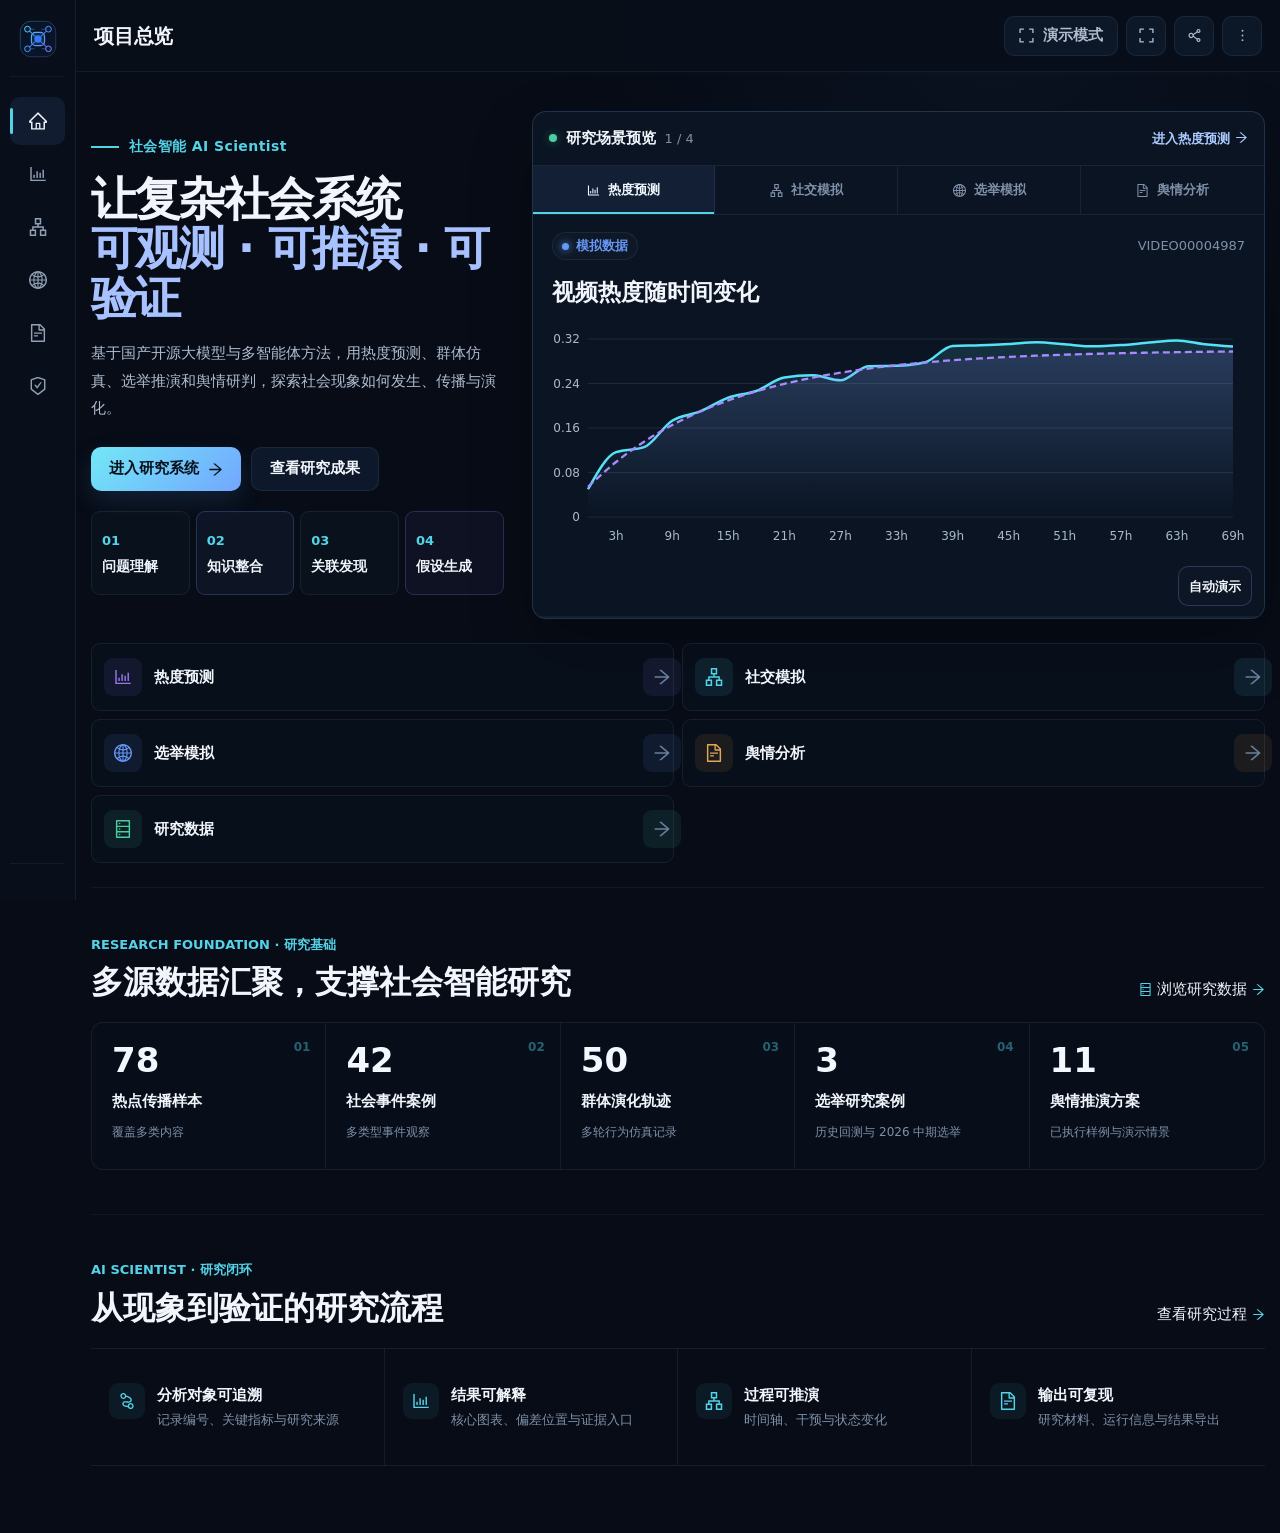
==== commit 9bab8e48: "Replace 2028 with sourced 2026 midterm comparison in both editions" ====
--- a/classic/index.html
+++ b/classic/index.html
@@ -3,13 +3,13 @@
   <head>
     <meta charset="UTF-8" />
     <meta name="viewport" content="width=device-width, initial-scale=1.0, viewport-fit=cover" />
-    <meta name="theme-color" content="#050913" />
+    <meta name="theme-color" content="#0b1019" />
     <link rel="icon" type="image/svg+xml" href="./favicon.svg" />
-    <meta name="description" content="智见 · 社会智能分析与模拟平台" />
+    <meta name="description" content="智见是一个社会智能研究项目，展示内容热度预测、群体仿真、选举模拟和舆情分析。" />
     <title>智见 · 社会智能 AI Scientist</title>
-    <script type="module" crossorigin src="./assets/index-C0Uog1P8.js"></script>
-    <link rel="modulepreload" crossorigin href="./assets/jsx-runtime-D5q0Dhmc.js">
-    <link rel="stylesheet" crossorigin href="./assets/index-C9B5dlWa.css">
+    <script type="module" crossorigin src="./assets/index-sVmrEEf5.js"></script>
+    <link rel="modulepreload" crossorigin href="./assets/jsx-runtime-jrBgDLJs.js">
+    <link rel="stylesheet" crossorigin href="./assets/index-LCGTDbIf.css">
   </head>
   <body>
     <div id="root"></div>
--- a/classic/assets/index-LCGTDbIf.css
+++ b/classic/assets/index-LCGTDbIf.css
@@ -0,0 +1 @@
+:root{--lightningcss-light: ;--lightningcss-dark:initial;--lightningcss-light: ;--lightningcss-dark:initial;color-scheme:dark;--bg-0:#070c16;--bg-1:#09111d;--bg-2:#0b1422;--panel:#0c1625;--panel-raised:#101c2e;--panel-soft:#091321;--line:#8ea6c91c;--line-strong:#709ee045;--text-1:#f2f6fc;--text-2:#b0bdd0;--text-3:#7f90a8;--blue:#6697f6;--cyan:#54d3e8;--purple:#9478ee;--green:#4ccda0;--orange:#e2a853;--red:#ef7182;--rep:#df6877;--dem:#5f8ee9;--shadow:0 18px 44px #0000002e;--radius-xl:14px;--radius-lg:12px;--radius-md:10px;--sidebar:208px;--sidebar-collapsed:76px;--topbar:72px;--font-cn:"Noto Sans SC", "PingFang SC", "Microsoft YaHei", system-ui, sans-serif;--type-display-size:clamp(48px, 4.2vw, 58px);--type-page-title-size:clamp(28px, 2vw, 32px);--type-panel-title-size:18px;--type-body-size:15px;--type-label-size:13px;--font-latin:Inter, "Segoe UI", system-ui, sans-serif;--space-1:8px;--space-2:16px;--space-3:24px;--space-4:32px}*{box-sizing:border-box}html{scroll-behavior:smooth;background:var(--bg-0)}body{background:var(--bg-0);min-height:100vh;color:var(--text-1);font-family:var(--font-cn);font-size:var(--type-body-size);-webkit-font-smoothing:antialiased;text-rendering:optimizelegibility;margin:0;line-height:1.67}button,input,select,textarea{font:inherit}select{text-align:left;text-align-last:left;vertical-align:middle;line-height:1.35}select option{color:var(--text-1);background:#0a1423}button,a{-webkit-tap-highlight-color:transparent}button{color:inherit}a{color:inherit;text-decoration:none}img{max-width:100%;display:block}button:focus-visible,a:focus-visible,input:focus-visible,select:focus-visible,textarea:focus-visible{outline-offset:2px;outline:2px solid #54d3e8cc}::selection{color:#fff;background:#6697f659}::-webkit-scrollbar{width:9px;height:9px}::-webkit-scrollbar-track{background:#0409106b}::-webkit-scrollbar-thumb{background:#7c92b447 padding-box padding-box;border:2px solid #0000;border-radius:10px}::-webkit-scrollbar-thumb:hover{background:#7c92b47a padding-box padding-box;border:2px solid #0000}#root{min-height:100vh}[data-motion=reduced] *,[data-motion=reduced] :before,[data-motion=reduced] :after{scroll-behavior:auto!important;transition-duration:.001ms!important;animation-duration:.001ms!important;animation-iteration-count:1!important}.project-emblem{flex:none;width:48px;height:48px}.project-emblem.is-compact{width:42px;height:42px}.icon-button,.tool-button,.compact-button,.primary-button,.secondary-button,.ghost-button{cursor:pointer;white-space:nowrap;border:0;justify-content:center;align-items:center;gap:9px;transition:transform .16s,background .16s,border-color .16s,color .16s,opacity .16s;display:inline-flex}.icon-button{width:40px;height:40px;color:var(--text-2);border:1px solid var(--line);background:#0c1727;border-radius:10px}.icon-button:hover{color:#fff;border-color:var(--line-strong);background:#122238}.tool-button,.compact-button{min-height:40px;color:var(--text-2);border:1px solid var(--line);background:#0c1727;border-radius:10px;padding:0 14px;font-size:15px;font-weight:600}.tool-button:hover,.compact-button:hover{color:#fff;border-color:var(--line-strong);background:#122238}.tool-button.active,.presentation-toggle.active{color:#dff9ff;background:#54d3e81c;border-color:#54d3e857}.primary-button,.secondary-button{border-radius:10px;min-height:44px;padding:0 18px;font-size:15px;font-weight:700}.primary-button{color:#07111c;background:linear-gradient(135deg,#72e8f6,#72a6ff);box-shadow:0 10px 26px #4c91e129}.primary-button:hover{filter:brightness(1.04);transform:translateY(-1px)}.secondary-button{color:var(--text-1);border:1px solid var(--line);background:#0d192a}.secondary-button:hover,.secondary-button.active{border-color:var(--line-strong);background:#122239}button:disabled{cursor:not-allowed;opacity:.42}.data-badge{border:1px solid var(--line);min-height:28px;color:var(--text-2);white-space:nowrap;background:#ffffff05;border-radius:999px;align-items:center;gap:7px;padding:0 9px;font-size:13px;font-weight:600;display:inline-flex}.data-badge i{background:currentColor;border-radius:50%;width:7px;height:7px;box-shadow:0 0 8px}.data-history{color:#91a8c8}.data-truth{color:var(--green)}.data-simulation{color:var(--blue)}.data-prediction{color:var(--purple)}.data-input{color:var(--orange)}.data-source{color:var(--cyan)}.data-missing{color:#8b98aa}.pill{border:1px solid var(--line);min-height:30px;color:var(--text-2);background:#ffffff05;border-radius:999px;align-items:center;gap:7px;padding:0 10px;font-size:13px;font-weight:600;display:inline-flex}.pill-blue{color:#a9c7ff;background:#6697f614;border-color:#6697f638}.pill-cyan{color:#a9f1fb;background:#54d3e814;border-color:#54d3e838}.pill-purple{color:#c6b5ff;background:#9478ee14;border-color:#9478ee38}.pill-green{color:#aef1d4;background:#4ccda014;border-color:#4ccda038}.pill-orange{color:#f2cb88;background:#e2a85314;border-color:#e2a85338}.surface-panel{border:1px solid var(--line);border-radius:var(--radius-xl);background:var(--panel);min-width:0;position:relative;overflow:hidden}.surface-panel.surface-primary{background:linear-gradient(145deg,#132237fa,#0a1422fa);border-color:#6697f647;box-shadow:0 20px 48px #0000002e,inset 0 1px #ffffff06}.surface-panel.surface-primary:before{content:"";opacity:.8;background:linear-gradient(90deg,#0000,#54d3e8b3,#9478eeb3,#0000);height:2px;position:absolute;inset:0 0 auto}.surface-panel.surface-quiet{background:var(--panel-soft);border-color:#8ea6c914}.panel-header{justify-content:space-between;align-items:flex-start;gap:16px;min-height:66px;padding:18px 20px 12px;display:flex}.panel-heading{min-width:0}.panel-title-row{flex-wrap:wrap;align-items:center;gap:10px;display:flex}.panel-title{color:var(--text-1);letter-spacing:-.2px;margin:0;font-size:18px;font-weight:700;line-height:1.35}.panel-subtitle{color:var(--text-3);margin:5px 0 0;font-size:14px;line-height:1.5}.panel-actions{flex-wrap:wrap;align-items:center;gap:8px;margin-left:auto;display:flex}.panel-body{min-width:0;padding:0 20px 20px}.context-toolbar{border:1px solid var(--line);z-index:12;background:#0a1320f5;border-radius:12px;align-items:center;gap:12px;min-height:64px;margin-bottom:22px;padding:10px 12px;display:flex;position:relative;box-shadow:0 10px 30px #0000001a}.context-primary,.context-filters,.context-sources,.context-actions{align-items:center;gap:9px;display:flex}.context-spacer{flex:1}.context-sources{flex-wrap:wrap;justify-content:flex-end}.toolbar-field{border:1px solid var(--line);background:#091321;border-radius:10px;align-items:center;gap:10px;min-height:42px;padding:0 11px;display:flex}.toolbar-field>span{color:var(--text-3);white-space:nowrap;font-size:13px}.toolbar-field select,.tech-select{min-height:34px;color:var(--text-1);border:1px solid var(--line);background:#0c1727;border-radius:8px;outline:none;padding:0 30px 0 10px;font-size:14px}.toolbar-summary{color:var(--text-2);font-size:14px}.record-picker{min-width:280px;position:relative}.record-picker-trigger{border:1px solid var(--line);cursor:pointer;text-align:left;background:#091321;border-radius:10px;justify-content:space-between;align-items:center;gap:14px;width:100%;min-height:44px;padding:7px 12px;display:flex}.record-picker-trigger:hover,.record-picker-trigger.active{border-color:var(--line-strong);background:#0d1a2c}.record-picker-trigger>span{flex-direction:column;align-items:flex-start;min-width:0;line-height:1.2;display:flex}.record-picker-trigger small{color:var(--text-3);font-size:13px;line-height:1.25}.record-picker-trigger strong{text-overflow:ellipsis;white-space:nowrap;max-width:340px;color:var(--text-1);margin-top:4px;font-size:14px;font-weight:700;line-height:1.35;overflow:hidden}.record-picker-popover{z-index:80;border:1px solid var(--line-strong);background:#0a1423;border-radius:12px;width:min(460px,100vw - 40px);padding:14px;position:absolute;top:calc(100% + 8px);left:0;box-shadow:0 24px 60px #00000061}.picker-header{justify-content:space-between;align-items:center;padding:1px 2px 11px;display:flex}.picker-header strong{font-size:15px}.picker-header span{color:var(--text-3);font-size:13px}.picker-search{border:1px solid var(--line);min-height:42px;color:var(--text-3);background:#07101c;border-radius:9px;align-items:center;gap:10px;padding:0 11px;display:flex}.picker-search input{width:100%;min-width:0;color:var(--text-1);background:0 0;border:0;outline:0;font-size:14px}.picker-list{flex-direction:column;gap:6px;max-height:min(440px,58vh);margin-top:10px;padding-right:2px;display:flex;overflow:auto}.picker-list>button{width:100%;min-height:58px;color:var(--text-2);cursor:pointer;text-align:left;background:0 0;border:1px solid #0000;border-radius:9px;flex-direction:column;justify-content:center;align-items:stretch;gap:4px;padding:10px 12px;display:flex;position:relative}.picker-list>button:hover{background:#0e1b2e}.picker-list>button.active{background:#6697f61a;border-color:#6697f642}.picker-list>button strong{min-width:0;color:var(--text-1);font-size:14px;line-height:1.4}.picker-list>button span{min-width:0;color:var(--text-3);font-size:13px;line-height:1.35}.object-heading{justify-content:space-between;align-items:flex-end;gap:24px;margin:0 0 20px;display:flex}.object-heading>div:first-child{min-width:0}.object-eyebrow{color:var(--text-3);font-family:var(--font-latin), var(--font-cn);letter-spacing:.4px;font-size:13px;font-weight:700}.object-heading h2{color:var(--text-1);letter-spacing:-.6px;margin:5px 0;font-size:clamp(28px,2vw,34px);line-height:1.22}.object-description{max-width:900px;color:var(--text-2);margin:0;font-size:15px;line-height:1.7}.object-meta{flex:none;align-items:center;gap:8px;display:flex}.value-strip{border:1px solid var(--line);background:var(--panel-soft);border-radius:12px;grid-template-columns:repeat(4,minmax(0,1fr));margin:16px 0;display:grid;overflow:hidden}.value-strip>div{border-right:1px solid var(--line);min-height:104px;padding:16px 18px;position:relative}.value-strip>div:last-child{border-right:0}.value-strip>div.is-accent{background:linear-gradient(135deg,#9478ee24,#0c1625f5)}.value-strip>div.is-accent:before{content:"";background:var(--purple);width:3px;position:absolute;top:0;bottom:0;left:0}.value-strip span{color:var(--text-3);font-size:13px}.value-strip strong{color:var(--text-1);font-family:var(--font-latin), var(--font-cn);font-variant-numeric:tabular-nums;margin-top:5px;font-size:clamp(25px,2vw,34px);line-height:1.15;display:block}.value-strip footer{min-height:28px;color:var(--text-3);flex-wrap:wrap;align-items:center;gap:8px;margin-top:8px;font-size:13px;display:flex}.data-meaning{color:var(--text-3);flex-wrap:wrap;align-items:center;gap:6px 12px;font-size:13px;display:flex}.data-meaning span{gap:5px;display:inline-flex}.data-meaning b{color:var(--text-2);font-weight:700}.conclusion-bar{border:1px solid var(--line);min-height:50px;color:var(--text-2);background:#091421;border-radius:10px;align-items:center;gap:12px;margin-top:14px;padding:11px 14px;font-size:14px;line-height:1.65;display:flex}.conclusion-bar strong{color:var(--text-1)}.conclusion-mark{background:var(--blue);border-radius:4px;align-self:stretch;width:4px}.conclusion-purple .conclusion-mark{background:var(--purple)}.conclusion-cyan .conclusion-mark{background:var(--cyan)}.conclusion-orange .conclusion-mark{background:var(--orange)}.empty-state{min-height:150px;color:var(--text-3);text-align:center;flex-direction:column;justify-content:center;align-items:center;gap:8px;display:flex}.empty-state .anticon{opacity:.68;font-size:28px}.empty-state strong{color:var(--text-2);font-size:15px}.empty-state p{max-width:420px;margin:0;font-size:14px}.metrics-grid{gap:14px;display:grid}.metrics-grid.four{grid-template-columns:repeat(4,minmax(0,1fr))}.metric-card{border:1px solid var(--line);background:var(--panel);border-radius:12px;min-height:126px;padding:16px 17px}.metric-card.is-featured{border-color:var(--line-strong);background:var(--panel-raised)}.metric-topline,.metric-footer{justify-content:space-between;align-items:center;gap:10px;display:flex}.metric-label{color:var(--text-2);font-size:13px}.metric-icon{color:var(--text-3);font-size:18px}.metric-value-row{align-items:baseline;gap:6px;margin-top:7px;display:flex}.metric-value-row strong{font-size:30px;line-height:1.1}.metric-value-row>span{color:var(--text-3);font-size:13px}.metric-footer{color:var(--text-3);margin-top:10px;font-size:13px}.metric-hint{min-width:0}.two-column-grid{grid-template-columns:repeat(2,minmax(0,1fr));gap:16px;margin-top:16px;display:grid}.chart-xl{height:392px}.chart-large{height:310px}.chart-social-wide{height:270px}.chart-opinion-primary{height:320px}.tag-row{flex-wrap:wrap;gap:8px;display:flex}.presentation-secondary{display:contents}.source-notice{min-height:42px;color:var(--text-2);border:1px solid var(--line);background:#0a1626;border-radius:10px;align-items:center;gap:9px;padding:9px 12px;font-size:13px;display:flex}.source-notice.compact{min-height:34px}.source-warning{color:#e9d0a4;background:#e2a85313;border-color:#e2a85347}.source-danger{color:#f1bcc4;background:#ef718213;border-color:#ef71824d}.source-notice strong{color:var(--text-1)}.record-picker-trigger:focus-visible{border-color:var(--cyan)}.picker-list>button.keyboard-active{outline-offset:-2px;background:#102039;outline:2px solid #54d3e8a6}.picker-list>button[aria-selected=true]{padding-right:70px}.picker-list>button[aria-selected=true]:after{content:"当前";color:#78ddea;background:#54d3e814;border:1px solid #54d3e833;border-radius:999px;place-items:center;min-width:38px;height:22px;font-size:11px;font-weight:700;line-height:1;display:grid;position:absolute;top:50%;right:12px;transform:translateY(-50%)}.expandable-text p{color:var(--text-2);-webkit-line-clamp:var(--clamp-lines,3);-webkit-box-orient:vertical;margin:0;font-size:15px;line-height:1.72;display:-webkit-box;overflow:hidden}.expandable-text.expanded p{display:block;overflow:visible}.expandable-text button{color:#a9c7ff;cursor:pointer;background:0 0;border:0;margin-top:6px;padding:0;font-size:13px;font-weight:700}.error-state,.route-error-boundary{min-height:240px;color:var(--text-3);text-align:center;flex-direction:column;justify-content:center;align-items:center;gap:10px;padding:28px;display:flex}.error-state-icon{width:38px;height:38px;color:var(--red);background:#ef718214;border:1px solid #ef718259;border-radius:50%;place-items:center;font-size:20px;font-weight:800;display:grid}.error-state strong,.route-error-boundary h2{color:var(--text-1);font-size:18px}.error-state p,.route-error-boundary p{max-width:640px;margin:0;font-size:14px;line-height:1.65}.drawer-layer,.dialog-layer{z-index:200;justify-content:flex-end;display:flex;position:fixed;inset:0}.drawer-scrim{-webkit-backdrop-filter:blur(2px);backdrop-filter:blur(2px);cursor:default;background:#02070dad;border:0;width:100%;position:absolute;inset:0}.detail-drawer{z-index:1;border-left:1px solid var(--line-strong);background:#091321;height:100%;animation:.2s ease-out drawerIn;position:relative;overflow:hidden;box-shadow:-28px 0 70px #00000059}@keyframes drawerIn{0%{opacity:.4;transform:translate(24px)}to{opacity:1;transform:translate(0)}}.drawer-header{border-bottom:1px solid var(--line);justify-content:space-between;align-items:flex-start;gap:20px;min-height:82px;padding:20px 22px;display:flex}.drawer-header h2{margin:0;font-size:21px;line-height:1.35}.drawer-header p{color:var(--text-3);margin:5px 0 0;font-size:14px;line-height:1.55}.drawer-content{height:calc(100% - 82px);padding:22px;overflow:auto}.info-sections{flex-direction:column;gap:24px;display:flex}.info-sections>section{border-bottom:1px solid var(--line);padding-bottom:20px}.info-sections>section:last-child{border-bottom:0}.info-sections header h3{margin:0;font-size:17px}.info-sections header p{color:var(--text-3);margin:5px 0 0;font-size:14px;line-height:1.6}.info-sections dl{margin:14px 0 0}.info-sections dl>div{border-top:1px solid #8ea6c913;grid-template-columns:150px minmax(0,1fr);gap:18px;padding:12px 0;display:grid}.info-sections dt{color:var(--text-3);font-size:13px;font-weight:600}.info-sections dd{min-width:0;color:var(--text-1);overflow-wrap:anywhere;flex-wrap:wrap;align-items:flex-start;gap:8px;margin:0;font-size:14px;display:flex}.info-sections dd>span:first-child{flex:220px}.info-sections dd small{color:var(--text-3);flex:100%;font-size:13px;line-height:1.55}.chart-tools{align-items:center;gap:6px;display:inline-flex}.compact-icon{border-radius:8px;width:34px;height:34px}.chart-inspector-visual{min-height:560px}.chart-inspector-visual>*{height:68vh!important;min-height:540px!important}.data-table-wrap{border:1px solid var(--line);border-radius:10px;max-height:calc(100vh - 170px);overflow:auto}.data-table{border-collapse:collapse;width:100%;font-size:14px}.data-table caption{color:var(--text-2);text-align:left;padding:13px 14px;font-weight:700}.data-table th,.data-table td{border-bottom:1px solid var(--line);text-align:left;vertical-align:top;white-space:nowrap;padding:11px 13px}.data-table th{z-index:1;color:var(--text-2);background:#101c2e;font-size:13px;position:sticky;top:0}.data-table td{color:var(--text-1);font-variant-numeric:tabular-nums}.data-table tbody tr:hover{background:#6697f60e}.dialog-layer{justify-content:center;align-items:center}.confirm-dialog{z-index:1;border:1px solid var(--line-strong);background:#0b1626;border-radius:14px;width:min(440px,100vw - 32px);padding:24px;position:relative;box-shadow:0 28px 72px #0000006b}.confirm-dialog h3{margin:0;font-size:20px}.confirm-dialog p{color:var(--text-2);margin:10px 0 22px;font-size:14px;line-height:1.7}.confirm-dialog>div{justify-content:flex-end;gap:10px;display:flex}.danger-button{color:#fff;cursor:pointer;background:#b84456;border:1px solid #ef718257;border-radius:10px;min-height:44px;padding:0 18px;font-size:15px;font-weight:700}.danger-link-button{color:#f19aa7;cursor:pointer;background:0 0;border:0;font-size:14px;font-weight:650}.danger-link-button:hover{color:#ffd3d9}.evidence-list{flex-direction:column;gap:10px;display:flex}.evidence-list article{border:1px solid var(--line);background:var(--panel-soft);border-radius:11px;grid-template-columns:38px minmax(0,1fr) auto;align-items:flex-start;gap:13px;padding:15px;display:grid}.evidence-index{width:34px;height:34px;color:var(--cyan);font-family:var(--font-latin);background:#54d3e814;border-radius:9px;place-items:center;font-size:13px;font-weight:700;display:grid}.evidence-list h4{margin:0;font-size:15px}.evidence-list p{color:var(--text-3);margin:5px 0 0;font-size:14px;line-height:1.6}.evidence-list article>div>strong{color:var(--text-1);margin-top:7px;font-size:16px;display:block}.field-help{color:var(--text-3);margin-top:6px;font-size:13px;line-height:1.5;display:block}.field-error{color:#f09bab;margin-top:6px;font-size:13px;display:block}.app-shell{background:var(--bg-0);min-height:100vh}.business-backdrop{z-index:0;pointer-events:none;background:radial-gradient(circle at 78% 0,#416bae14,#0000 32%),#070c16;position:fixed;inset:0}.sidebar{z-index:30;width:var(--sidebar);background:#080f1a;border-right:1px solid #8ea6c91a;flex-direction:column;padding:18px 14px;transition:width .2s,transform .2s;display:flex;position:fixed;top:0;bottom:0;left:0}.brand-block{border-bottom:1px solid #8ea6c914;align-items:center;gap:12px;min-height:58px;padding:0 4px 16px;display:flex}.brand-copy{flex-direction:column;min-width:0;line-height:1.3;display:flex}.brand-copy strong{letter-spacing:.1px;white-space:nowrap;font-size:15px}.brand-copy span{color:var(--text-3);margin-top:4px;font-size:13px}.side-nav{flex-direction:column;gap:5px;margin-top:20px;display:flex}.side-nav-item{color:#91a0b5;border-radius:10px;align-items:center;gap:12px;min-height:48px;padding:0 13px;font-size:15px;font-weight:650;display:flex;position:relative}.side-nav-item:hover{color:var(--text-1);background:#6697f60e}.side-nav-item.active{color:#f1f6fd;background:#6697f61a}.side-nav-item.active:before{content:"";background:var(--cyan);border-radius:3px;width:3px;position:absolute;top:11px;bottom:11px;left:0}.side-icon{place-items:center;width:22px;font-size:18px;display:grid}.nav-tooltip{z-index:100;border:1px solid var(--line);min-width:max-content;color:var(--text-1);opacity:0;pointer-events:none;box-shadow:var(--shadow);background:#101b2b;border-radius:8px;padding:7px 10px;font-size:13px;font-weight:600;transition:opacity .16s .18s,transform .16s .18s;position:absolute;top:50%;left:calc(100% + 12px);transform:translateY(-50%)translate(-4px)}.side-nav-item:hover .nav-tooltip,.side-nav-item:focus-visible .nav-tooltip{opacity:1;transform:translateY(-50%)translate(0)}.sidebar-foot{border-top:1px solid #8ea6c914;justify-content:space-between;align-items:flex-end;gap:10px;margin-top:auto;padding-top:18px;display:flex}.sidebar-foot p{color:var(--text-3);margin:0;font-size:13px;line-height:1.7}.collapse-button{flex:none;width:38px;height:38px}.app-main{min-height:100vh;margin-left:var(--sidebar);z-index:1;transition:margin-left .2s;position:relative}.topbar{z-index:20;height:var(--topbar);-webkit-backdrop-filter:blur(10px);backdrop-filter:blur(10px);background:#080f1af5;border-bottom:1px solid #8ea6c917;align-items:center;padding:0 24px;display:flex;position:sticky;top:0}.topbar-title{align-items:baseline;gap:12px;min-width:0;display:flex}.topbar-title h1{letter-spacing:-.2px;white-space:nowrap;text-overflow:ellipsis;margin:0;font-size:20px;line-height:1.3;overflow:hidden}.topbar-title span{color:var(--text-3);white-space:nowrap;font-size:13px}.topbar-tools{align-items:center;gap:8px;margin-left:auto;display:flex}.settings-control{position:relative}.settings-popover{border:1px solid var(--line-strong);background:#0a1423;border-radius:12px;width:320px;padding:14px;position:absolute;top:calc(100% + 9px);right:0;box-shadow:0 24px 60px #0000005c}.settings-section{border-bottom:1px solid var(--line);padding:2px 2px 13px}.settings-section>strong{align-items:center;gap:8px;font-size:14px;display:flex}.settings-badges{flex-wrap:wrap;gap:7px;margin-top:11px;display:flex}.settings-row{width:100%;min-height:62px;color:var(--text-2);cursor:pointer;text-align:left;background:0 0;border:0;align-items:center;gap:12px;padding:11px 6px 3px;display:flex}.settings-row>.anticon{font-size:19px}.settings-row span{flex-direction:column;display:flex}.settings-row strong{color:var(--text-1);font-size:14px}.settings-row small{color:var(--text-3);margin-top:3px;font-size:13px}.page-stage{min-height:calc(100vh - var(--topbar));padding:24px}.page-content{width:min(1720px,100%);margin:0 auto}.mobile-brand,.mobile-dock{display:none}.app-shell.is-collapsed .sidebar{width:var(--sidebar-collapsed);padding-inline:10px}.app-shell.is-collapsed .brand-block,.app-shell.is-collapsed .side-nav-item,.app-shell.is-collapsed .sidebar-foot{justify-content:center}.app-shell.is-collapsed .side-nav-item{padding-inline:0}.app-shell.is-collapsed .app-main{margin-left:var(--sidebar-collapsed)}.presentation-mode .topbar{height:56px;padding-inline:16px}.presentation-mode .page-stage{min-height:calc(100vh - 56px);padding:14px 16px}.presentation-mode .sidebar{width:var(--sidebar-collapsed);padding-inline:10px}.presentation-mode .brand-block,.presentation-mode .side-nav-item,.presentation-mode .sidebar-foot{justify-content:center}.presentation-mode .side-nav-item{padding-inline:0}.presentation-mode .brand-copy,.presentation-mode .side-label,.presentation-mode .sidebar-foot p,.presentation-mode .collapse-button{display:none}.presentation-mode .app-main{margin-left:var(--sidebar-collapsed)}.presentation-mode .topbar-title span{display:none}.presentation-mode .context-toolbar{min-height:56px;margin-bottom:12px;padding-block:6px}.presentation-mode .object-heading{margin-bottom:12px}.presentation-mode .object-description{display:none}.presentation-mode .object-heading h2{font-size:27px}.presentation-mode .presentation-secondary{display:none!important}.presentation-mode .value-strip{margin-block:12px 0}.presentation-mode .value-strip>div{min-height:88px;padding-block:12px}.presentation-mode .chart-xl{height:320px}.presentation-mode .us-map-stage,.presentation-mode .us-map-wrap{min-height:430px}.presentation-mode .social-trend-primary{margin-top:12px}.presentation-mode .chart-social-wide{height:200px}.presentation-hint{z-index:120;border:1px solid var(--line-strong);color:var(--text-2);box-shadow:var(--shadow);pointer-events:none;background:#08101cf0;border-radius:999px;padding:8px 13px;font-size:13px;position:fixed;bottom:18px;left:50%;transform:translate(-50%)}.presentation-mode .settings-control,.presentation-mode .object-description{display:none}.presentation-mode .panel-subtitle{font-size:13px}.presentation-mode .chart-tools{display:none}.home-page{padding-bottom:28px}.home-hero{min-height:calc(100vh - var(--topbar) - 36px);grid-template-columns:minmax(400px,.82fr) minmax(590px,1.18fr);align-items:center;gap:42px 54px;padding:30px 0 24px;display:grid}.home-copy{max-width:680px}.challenge-ribbon{color:#e9bf7e;letter-spacing:.3px;background:#e2a85311;border:1px solid #e2a8533d;border-radius:999px;align-items:center;gap:9px;width:fit-content;margin-bottom:14px;padding:7px 10px;font-size:12px;font-weight:750;display:inline-flex}.challenge-ribbon b{color:#b8986a;font-family:var(--font-latin);border-left:1px solid #e2a85338;padding-left:9px;font-weight:700}.home-kicker{color:var(--cyan);letter-spacing:.4px;align-items:center;gap:10px;font-size:14px;font-weight:700;display:flex}.home-kicker span{background:var(--cyan);width:28px;height:2px}.home-copy h2{font-size:var(--type-display-size);letter-spacing:-1.8px;margin:16px 0;line-height:1.08}.home-copy h2 em{color:#a8c2ff;font-style:normal}.home-copy>p{max-width:640px;color:var(--text-2);margin:0;font-size:16px;line-height:1.85}.home-actions{flex-wrap:wrap;align-items:center;gap:10px;margin-top:24px;display:flex}.home-actions a.secondary-button{text-decoration:none}.research-chain{grid-template-columns:minmax(0,1fr) 22px minmax(0,1.12fr) 22px minmax(0,1fr) 22px minmax(0,.92fr);align-items:stretch;gap:4px;margin-top:28px;display:grid}.research-chain>div{border-top:1px solid var(--line);border-bottom:1px solid var(--line);background:#0c16258c;flex-direction:column;justify-content:center;min-height:100px;padding:13px 14px;display:flex}.research-chain>div:first-child{border-left:1px solid var(--line);border-radius:10px 0 0 10px}.research-chain>div:last-child{border-right:1px solid var(--line);border-radius:0 10px 10px 0}.research-chain>i{background:linear-gradient(90deg,#54d3e82e,#6697f69e);align-self:center;height:1px;position:relative}.research-chain>i:after{content:"";border-top:1px solid var(--blue);border-right:1px solid var(--blue);width:7px;height:7px;position:absolute;top:-3px;right:-1px;transform:rotate(45deg)}.research-chain span{color:var(--cyan);font-family:var(--font-latin);font-size:13px;font-weight:700}.research-chain strong{color:var(--text-1);margin-top:5px;font-size:14px;line-height:1.4}.research-chain small{color:var(--text-3);margin-top:4px;font-size:13px;line-height:1.45}.research-chain-core{background:#6697f611!important;border-color:#6697f63d!important}.research-chain-target{background:#9478ee0f!important;border-color:#9478ee40!important}.system-preview-window{background:#0a1422;border:1px solid #709ee038;border-radius:14px;min-width:0;overflow:hidden;box-shadow:0 28px 64px #0000003d}.preview-window-top{border-bottom:1px solid var(--line);justify-content:space-between;align-items:center;gap:12px;min-height:54px;padding:0 16px;display:flex}.preview-window-top>div{align-items:center;gap:9px;display:flex}.preview-window-top strong{font-size:15px}.preview-window-top small{color:var(--text-3);font-size:13px}.preview-window-top>a{color:#abc9ff;font-size:13px;font-weight:700}.window-dot{background:var(--green);border-radius:50%;width:8px;height:8px;box-shadow:0 0 10px #4ccda06b}.preview-tabs{border-bottom:1px solid var(--line);grid-template-columns:repeat(4,1fr);display:grid}.preview-tabs button{border:0;border-right:1px solid var(--line);min-height:48px;color:var(--text-3);cursor:pointer;background:0 0;justify-content:center;align-items:center;gap:8px;font-size:13px;font-weight:650;display:flex}.preview-tabs button:last-child{border-right:0}.preview-tabs button:hover{color:var(--text-1);background:#6697f60a}.preview-tabs button.active{color:#eff7ff;box-shadow:inset 0 -2px 0 var(--cyan);background:#6697f616}.preview-body{min-height:390px;padding:17px 19px 19px}.preview-meta{align-items:center;gap:8px;min-height:28px;display:flex}.preview-meta>span:not(.data-badge){color:var(--text-3);margin-left:auto;font-size:13px}.preview-title{justify-content:space-between;align-items:flex-end;gap:18px;margin-top:13px;display:flex}.preview-title h3{margin:0;font-size:23px}.preview-title p{max-width:56%;color:var(--text-3);text-align:right;text-overflow:ellipsis;white-space:nowrap;margin:0;font-size:13px;overflow:hidden}.preview-chart{height:264px;margin-top:16px}.preview-map{height:296px;margin-top:5px}.preview-map .us-map-wrap{height:100%;min-height:0}.preview-progress{background:#8ea6c914;height:2px;overflow:hidden}.preview-progress i{background:linear-gradient(90deg, var(--cyan), var(--blue));width:0;height:100%;display:block}.preview-progress.is-running i{animation:11s linear forwards previewProgress}@keyframes previewProgress{0%{width:0}to{width:100%}}.home-capability-strip{grid-column:1/-1;grid-template-columns:repeat(5,minmax(0,1fr));gap:8px;display:grid}.capability-entry{border-top:1px solid var(--line);border-bottom:1px solid var(--line);min-height:82px;color:var(--text-2);background:#0a13207a;grid-template-columns:38px minmax(0,1fr) 18px;align-items:center;gap:12px;padding:13px 15px;transition:background .16s,border-color .16s,transform .16s;display:grid}.capability-entry:first-child{border-left:1px solid var(--line);border-radius:10px 0 0 10px}.capability-entry:last-child{border-right:1px solid var(--line);border-radius:0 10px 10px 0}.capability-entry:hover{border-color:var(--line-strong);background:#0e1b2c;transform:translateY(-1px)}.capability-entry>span{width:38px;height:38px;color:var(--blue);background:#6697f617;border-radius:9px;place-items:center;font-size:18px;display:grid}.entry-purple>span{color:var(--purple);background:#9478ee17}.entry-cyan>span{color:var(--cyan);background:#54d3e817}.entry-orange>span{color:var(--orange);background:#e2a85317}.entry-green>span{color:var(--green);background:#4ccda017}.capability-entry strong{color:var(--text-1);font-size:15px;display:block}.capability-entry small{color:var(--text-3);margin-top:3px;font-size:13px;line-height:1.35;display:block}.capability-entry>.anticon:last-child{color:#69809e}.home-method-section{border-top:1px solid #8ea6c914;padding:42px 0 24px}.home-proof-section{border-top:1px solid #8ea6c914;padding:44px 0}.home-proof-grid{border:1px solid var(--line);background:#09121f6b;border-radius:12px;grid-template-columns:repeat(5,minmax(0,1fr));display:grid;overflow:hidden}.home-proof-grid>div{border-right:1px solid var(--line);min-height:146px;padding:20px;position:relative}.home-proof-grid>div:last-child{border-right:0}.home-proof-grid>div>span{color:#54d3e86b;font-family:var(--font-latin);font-size:12px;font-weight:800;position:absolute;top:14px;right:15px}.home-proof-grid strong{color:#f3f8ff;font-family:var(--font-latin);font-size:34px;line-height:1;display:block}.home-proof-grid p{color:var(--text-1);margin:12px 0 4px;font-size:15px;font-weight:700}.home-proof-grid small{color:var(--text-3);font-size:12px}.home-section-heading{justify-content:space-between;align-items:flex-end;gap:24px;margin-bottom:20px;display:flex}.home-section-heading span{color:var(--cyan);font-size:13px;font-weight:700}.home-section-heading h2{margin:5px 0 0;font-size:32px;line-height:1.25}.home-section-heading>p{max-width:520px;color:var(--text-3);text-align:right;margin:0;font-size:14px;line-height:1.65}.method-rail{border-top:1px solid var(--line);border-bottom:1px solid var(--line);grid-template-columns:repeat(4,minmax(0,1fr));display:grid}.method-rail>div{border-right:1px solid var(--line);grid-template-columns:36px minmax(0,1fr);align-content:center;gap:3px 12px;min-height:116px;padding:18px;display:grid}.method-rail>div:last-child{border-right:0}.method-rail .anticon{width:36px;height:36px;color:var(--cyan);background:#54d3e812;border-radius:9px;grid-row:1/span 2;place-items:center;font-size:18px;display:grid}.method-rail strong{font-size:15px}.method-rail span{color:var(--text-3);font-size:13px;line-height:1.45}.heat-page-compact{padding-bottom:28px}.heat-page-compact .context-toolbar{min-height:54px;margin-bottom:12px;padding:6px 8px}.heat-page-compact .record-picker-trigger{min-height:40px;padding-block:5px}.heat-page-compact .record-picker-trigger small,.heat-page-compact .toolbar-field>span{font-size:12px}.heat-page-compact .record-picker-trigger strong,.heat-page-compact .toolbar-field select{font-size:13px}.heat-page-compact .toolbar-field{min-height:40px}.heat-page-compact .compact-button{min-height:36px;font-size:12px}.heat-event-hero{background:radial-gradient(circle at 88% 15%,#5a78ee21,#0000 28%),linear-gradient(135deg,#111f33fa,#0a1320fa);border:1px solid #5d8fd938;border-radius:12px;grid-template-columns:minmax(0,1fr) 160px;align-items:center;gap:22px;min-height:116px;margin-bottom:10px;padding:16px 18px;display:grid}.heat-event-main{min-width:0}.heat-event-kicker{flex-wrap:wrap;align-items:center;gap:6px;display:flex}.heat-event-kicker>span{color:var(--cyan);letter-spacing:.8px;margin-right:4px;font-size:11px;font-weight:800}.heat-event-kicker i,.heat-tags b{color:#a9c3ff;background:#5476d81a;border:1px solid #6e93f22e;border-radius:999px;padding:3px 7px;font-size:11px;font-style:normal;font-weight:700}.heat-event-hero h2{color:var(--text-1);letter-spacing:-.35px;margin:7px 0 5px;font-size:clamp(20px,1.6vw,25px);line-height:1.25}.heat-event-hero p{max-width:980px;color:var(--text-2);-webkit-line-clamp:2;-webkit-box-orient:vertical;margin:0;font-size:13px;line-height:1.65;display:-webkit-box;overflow:hidden}.heat-model-mark{border-left:1px solid var(--line);flex-direction:column;justify-content:center;align-self:stretch;padding-left:18px;display:flex}.heat-model-mark span{color:var(--text-3);letter-spacing:1.2px;font-size:10px;font-weight:800}.heat-model-mark strong{color:#dce7ff;margin-top:4px;font-size:15px}.heat-model-mark small{color:var(--text-3);margin-top:3px;font-size:11px}.heat-metrics{border:1px solid var(--line);background:#0a1320db;border-radius:11px;grid-template-columns:repeat(4,minmax(0,1fr));margin-bottom:10px;display:grid;overflow:hidden}.heat-metrics>div{border-right:1px solid var(--line);flex-direction:column;justify-content:center;min-height:68px;padding:10px 14px;display:flex}.heat-metrics>div:last-child{border-right:0}.heat-metrics>div.accent{background:linear-gradient(135deg,#57d2e614,#8967ec1a)}.heat-metrics span{color:var(--text-3);font-size:11px}.heat-metrics strong{color:var(--text-1);font-family:var(--font-latin),var(--font-cn);font-variant-numeric:tabular-nums;margin-top:3px;font-size:20px;line-height:1.15}.heat-metrics strong small{color:var(--text-2);font-size:13px;font-weight:700}.heat-workbench{grid-template-columns:minmax(0,1fr) 280px;align-items:stretch;gap:10px;display:grid}.heat-main-card,.heat-rail-card{border:1px solid var(--line);background:var(--panel);border-radius:12px;min-width:0;overflow:hidden}.heat-main-card{min-height:382px}.heat-mode-bar{border-bottom:1px solid var(--line);background:#070f1a80;justify-content:space-between;align-items:center;gap:12px;min-height:50px;padding:6px 10px;display:flex}.heat-mode-bar nav{align-items:center;gap:4px;display:flex}.heat-mode-bar nav button{min-height:34px;color:var(--text-3);cursor:pointer;background:0 0;border:1px solid #0000;border-radius:7px;align-items:center;gap:6px;padding:0 10px;font-size:12px;font-weight:700;display:inline-flex}.heat-mode-bar nav button:hover{color:var(--text-1);background:#5b8be30f}.heat-mode-bar nav button.active{color:#eafaff;background:#52d7ed1a;border-color:#52d7ed2e}.heat-mode-bar .panel-tools{margin-left:auto}.heat-chart-heading{justify-content:space-between;align-items:center;gap:14px;min-height:58px;padding:9px 16px 4px;display:flex}.heat-chart-heading span{color:var(--cyan);letter-spacing:1px;font-size:10px;font-weight:800}.heat-chart-heading h3{margin:3px 0 0;font-size:16px;line-height:1.25}.heat-chart-heading>small{color:var(--text-3);font-size:11px}.heat-primary-chart{height:268px;padding:0 12px 10px 4px}.heat-insight-rail{min-width:0;display:grid}.heat-rail-card{padding:14px}.heat-rail-card>header{border-bottom:1px solid var(--line);justify-content:space-between;align-items:center;gap:10px;padding-bottom:10px;display:flex}.heat-rail-card>header span{color:var(--text-3);font-size:11px}.heat-rail-card>header strong{max-width:150px;color:var(--text-1);text-overflow:ellipsis;white-space:nowrap;font-size:12px;overflow:hidden}.heat-score-row{grid-template-columns:86px minmax(0,1fr);align-items:center;gap:12px;margin:18px 0 16px;display:grid}.heat-score-ring{--score:50%;aspect-ratio:1;background:conic-gradient(var(--purple) var(--score),#7991b71f 0);border-radius:50%;place-items:center;width:82px;display:grid;position:relative}.heat-score-ring:after{content:"";border-radius:inherit;background:#0c1727;position:absolute;inset:7px}.heat-score-ring strong{z-index:1;color:#dbe7ff;font-size:20px}.heat-score-row p{color:var(--text-2);margin:0;font-size:12px;line-height:1.65}.heat-sentiment-bars{gap:9px;display:grid}.heat-sentiment-bars>div{grid-template-columns:30px minmax(0,1fr) 42px;align-items:center;gap:8px;display:grid}.heat-sentiment-bars span,.heat-sentiment-bars strong{color:var(--text-3);font-size:10px;font-weight:700}.heat-sentiment-bars strong{color:var(--text-2);text-align:right}.heat-sentiment-bars i{background:#7991b71f;border-radius:5px;height:5px;overflow:hidden}.heat-sentiment-bars b{border-radius:inherit;height:100%;display:block}.heat-sentiment-bars b.positive{background:var(--green)}.heat-sentiment-bars b.neutral{background:#8795aa}.heat-sentiment-bars b.negative{background:var(--red)}.heat-compact-list{gap:0;margin-top:8px;display:grid}.heat-compact-list>div{border-bottom:1px solid var(--line);flex-direction:column;justify-content:center;gap:4px;min-height:54px;display:flex}.heat-compact-list>div:last-child{border-bottom:0}.heat-compact-list span{color:var(--text-3);font-size:10px}.heat-compact-list strong{color:var(--text-1);font-size:12px;line-height:1.5}.heat-risk{background:#4cd5a10f;border-radius:9px;grid-template-columns:1fr auto;align-items:center;gap:4px 10px;margin:18px 0;padding:12px;display:grid}.heat-risk>span{color:var(--text-3);font-size:11px}.heat-risk>strong{grid-area:1/2/3;font-size:24px}.heat-risk>small{color:var(--text-2);font-size:10px}.heat-risk-中>strong{color:var(--orange)}.heat-risk-高>strong{color:var(--red)}.heat-risk-低>strong{color:var(--green)}.heat-source-line{min-height:34px;color:var(--text-3);flex-wrap:wrap;justify-content:center;align-items:center;gap:10px 22px;margin-top:8px;font-size:10px;display:flex}.heat-source-line span{align-items:center;gap:5px;display:inline-flex}@media (width<=1180px){.heat-workbench{grid-template-columns:minmax(0,1fr) 250px}.heat-mode-bar nav button{padding-inline:8px}.heat-mode-bar nav button span{display:none}}@media (width<=960px){.heat-workbench{grid-template-columns:1fr}.heat-mode-bar nav button span{display:inline}}@media (width<=760px){.heat-page-compact .context-toolbar{margin-bottom:10px}.heat-event-hero{grid-template-columns:1fr;min-height:0;padding:14px}.heat-model-mark{display:none}.heat-event-hero h2{font-size:20px}.heat-event-hero p{-webkit-line-clamp:3}.heat-metrics{grid-template-columns:repeat(2,minmax(0,1fr))}.heat-metrics>div{border-bottom:1px solid var(--line);min-height:60px}.heat-metrics>div:nth-child(2){border-right:0}.heat-metrics>div:nth-child(n+3){border-bottom:0}.heat-metrics strong{font-size:18px}.heat-mode-bar{flex-direction:column;align-items:stretch}.heat-mode-bar nav{grid-template-columns:repeat(2,1fr);display:grid}.heat-mode-bar nav button{justify-content:center}.heat-mode-bar nav button span{display:inline}.heat-mode-bar .panel-tools{align-self:flex-end}.heat-primary-chart{height:270px}.heat-insight-rail{grid-template-columns:1fr}}.social-focus-grid{grid-template-columns:minmax(560px,8fr) minmax(340px,4fr);gap:16px;display:grid}.social-evolution-first .social-trend-primary,.timeline-control-panel{min-height:440px}.chart-social-primary{height:320px}.social-chart-legend{color:var(--text-2);flex-wrap:wrap;align-items:center;gap:10px 18px;margin-bottom:4px;font-size:13px;display:flex}.social-chart-legend span{align-items:center;gap:7px;display:inline-flex}.social-chart-legend i{background:var(--green);border-radius:3px;width:20px;height:3px}.social-chart-legend i.neutral{background:repeating-linear-gradient(90deg,#8795aa 0 6px,#0000 6px 10px)}.social-chart-legend i.negative{background:var(--red)}.timeline-current{grid-template-columns:repeat(2,minmax(0,1fr));gap:9px;display:grid}.timeline-current>div{background:#091321;border-radius:9px;min-height:76px;padding:12px}.timeline-current span{color:var(--text-3);font-size:13px}.timeline-current strong{color:var(--text-1);margin-top:4px;font-size:16px;display:block}.timeline-play-controls{justify-content:space-between;align-items:center;gap:12px;margin-top:16px;display:flex}.speed-switch{border:1px solid var(--line);background:#08111d;border-radius:9px;padding:3px;display:inline-flex}.speed-switch button{min-width:42px;height:34px;color:var(--text-3);cursor:pointer;background:0 0;border:0;border-radius:7px;font-size:13px;font-weight:700}.speed-switch button.active{color:var(--text-1);background:#15243a}.timeline-range{width:100%;accent-color:var(--cyan);margin:18px 0 8px}.timeline-points{grid-template-columns:repeat(auto-fit,minmax(42px,1fr));gap:4px;display:grid}.timeline-points button{min-width:28px;min-height:42px;color:var(--text-3);cursor:pointer;background:0 0;border:0;flex-direction:column;justify-content:flex-start;align-items:center;gap:5px;padding:4px 2px;font-size:13px;display:flex}.timeline-points button i{background:#0b1625;border:2px solid #54657d;border-radius:50%;width:10px;height:10px}.timeline-points button.active{color:var(--text-1)}.timeline-points button.active i{border-color:var(--cyan);background:var(--cyan);box-shadow:0 0 0 4px #54d3e81a}.timeline-points button.has-event i{border-color:var(--orange)}.timeline-event-text{border-left:3px solid var(--orange);background:#e2a8530e;margin-top:12px;padding:12px}.timeline-event-text span{color:var(--orange);font-size:13px;font-weight:700}.timeline-event-text p{color:var(--text-2);margin:5px 0 0;font-size:14px;line-height:1.6}.behavior-composition-split{grid-template-columns:repeat(2,minmax(0,1fr));gap:20px;padding:6px 0 4px;display:grid}.composition-group{border-top:1px solid var(--line);border-bottom:1px solid var(--line);background:#09132185;min-width:0;padding:16px}.composition-group header{justify-content:space-between;align-items:flex-start;gap:12px;margin-bottom:18px;display:flex}.composition-group header strong{font-size:15px}.composition-group header span{color:var(--text-3);text-align:right;font-size:13px}.composition-branches{flex-direction:column;gap:18px;display:flex}.composition-row{grid-template-columns:92px minmax(0,1fr) 92px;align-items:center;gap:12px;display:grid}.composition-row>span{color:var(--text-2);font-size:13px}.composition-row>strong{text-align:right;font-family:var(--font-latin),var(--font-cn);font-size:17px}.composition-track{background:#8ea6c917;border-radius:999px;height:11px;overflow:hidden}.composition-track i{border-radius:inherit;background:var(--blue);height:100%;display:block}.composition-cyan .composition-track i{background:var(--cyan)}.composition-purple .composition-track i{background:var(--purple)}.mechanism-explanation{flex-direction:column;gap:18px;display:flex}.explanation-meta-grid{grid-template-columns:repeat(2,minmax(0,1fr));gap:10px;display:grid}.explanation-meta-grid>div{border-top:1px solid var(--line);background:#09132173;min-height:94px;padding:12px}.explanation-meta-grid span{color:var(--text-3);font-size:13px}.explanation-meta-grid strong{margin:5px 0 8px;font-size:14px;line-height:1.55;display:block}.comment-list{grid-template-columns:repeat(2,minmax(0,1fr));gap:10px;display:grid}.comment-list blockquote{background:#091321;border-left:2px solid #54d3e85c;grid-template-columns:32px minmax(0,1fr);gap:10px;min-height:108px;margin:0;padding:14px;display:grid}.comment-list blockquote span{color:var(--cyan);font-family:var(--font-latin);font-size:13px;font-weight:700}.comment-list blockquote p{color:var(--text-2);margin:0;font-size:14px;line-height:1.65}.social-event-grid{grid-template-columns:minmax(0,1.45fr) minmax(360px,.55fr);gap:16px;display:grid}.chart-social-event{height:330px}.social-source-copy{flex-direction:column;gap:14px;min-height:220px;padding:4px 2px;display:flex}.social-source-copy>strong{color:var(--text-1);font-size:17px;line-height:1.5}.social-source-copy .expandable-text{color:var(--text-2);font-size:14px;line-height:1.8}@media (width<=1180px){.social-event-grid{grid-template-columns:1fr}}.election-map-layout{grid-template-columns:minmax(620px,8fr) minmax(350px,4fr);align-items:start;gap:16px;display:grid}.election-map-panel{min-height:0}.election-map-panel .panel-body{padding-bottom:12px}.election-map-column,.election-summary-column{flex-direction:column;gap:16px;min-width:0;display:flex}.view-switcher,.year-switcher,.tab-switcher{border:1px solid var(--line);background:#091321;border-radius:10px;align-items:center;padding:3px;display:inline-flex}.view-switcher button,.year-switcher button,.tab-switcher button{min-height:36px;color:var(--text-3);cursor:pointer;background:0 0;border:0;border-radius:7px;padding:0 12px;font-size:13px;font-weight:650}.view-switcher button.active,.year-switcher button.active,.tab-switcher button.active{color:#f1f6fd;background:#17263d}.us-map-stage,.us-map-wrap{height:100%;min-height:515px}.us-map-wrap{position:relative}.us-map-wrap svg{width:100%;height:100%;display:block}.us-map-grid line{stroke:#6888b62e;stroke-width:.6px}.us-map-state{cursor:pointer;outline:none;transition:filter .16s,opacity .16s,stroke-width .16s}.us-map-state:hover{filter:brightness(1.13)}.us-map-state:focus-visible{filter:brightness(1.18)}.us-map-labels text{fill:#edf5ffe6;font-size:13px;font-family:var(--font-latin);pointer-events:none;font-weight:700}.us-map-small-states rect{fill:#070e19e0;stroke:#8ea6c92e}.us-map-small-states text{fill:#b4c0d1;font-size:13px;font-family:var(--font-latin)}.us-map-small-states .small-state-title{fill:#e4edf9;font-size:13px;font-weight:700}.us-map-hover-card{border:1px solid var(--line-strong);min-width:205px;box-shadow:var(--shadow);background:#070e19f2;border-radius:9px;grid-template-columns:auto 1fr;gap:2px 10px;padding:11px 13px;display:grid;position:absolute;bottom:14px;right:14px}.us-map-hover-card strong{font-family:var(--font-latin);grid-row:span 2;font-size:24px}.us-map-hover-card span{font-size:13px}.us-map-hover-card small{color:var(--text-3);font-size:13px}.us-map-loading{min-height:460px;color:var(--text-3);place-items:center;font-size:14px;display:grid}.us-map-wrap.is-compact{min-height:0}.us-map-wrap.is-compact svg{height:100%}.us-map-wrap.is-compact .us-map-hover-card{display:none}.election-overview-map{min-height:366px}.election-overview-map .overview-card-body{padding:5px 11px 11px}.election-overview-map .overview-chart{height:288px}.election-overview-map .us-map-wrap{height:100%;min-height:0}.map-semantic-legend{border-top:1px solid var(--line);color:var(--text-3);justify-content:space-between;align-items:flex-start;gap:18px;margin-top:8px;padding-top:9px;font-size:11px;line-height:1.45;display:flex}.map-legend-items{flex-wrap:wrap;align-items:center;gap:6px 13px;min-width:0;display:flex}.map-semantic-legend b{color:var(--text-2)}.map-semantic-legend span{white-space:nowrap;align-items:center;gap:5px;display:inline-flex}.map-semantic-legend i{border-radius:3px;width:10px;height:10px;box-shadow:inset 0 0 0 1px #ffffff1a}.map-semantic-legend i.dem-light{background:#7fa6ee}.map-semantic-legend i.dem-strong{background:#315fae}.map-semantic-legend i.rep-light{background:#e58b97}.map-semantic-legend i.rep-strong{background:#ae3f50}.map-semantic-legend i.selected{background:0 0;border:2px solid #f5faff}.map-semantic-legend small{color:#70819a;text-align:right;flex:0 300px;max-width:300px;font-size:10px;line-height:1.5}@media (width<=1180px){.map-semantic-legend{flex-direction:column;gap:7px}.map-semantic-legend small{text-align:left;flex-basis:auto;max-width:none}}.state-matrix-wrap{min-width:0}.state-matrix{grid-template-columns:repeat(9,minmax(48px,1fr));gap:7px;display:grid}.state-cell{color:#fff;cursor:pointer;background:#27364b;border:1px solid #ffffff1a;border-radius:8px;min-height:62px;padding:7px;transition:filter .16s,transform .16s}.state-cell:hover{filter:brightness(1.12);transform:translateY(-1px)}.state-cell.selected{outline-offset:2px;outline:2px solid #f4f9fff5;box-shadow:0 0 0 4px #f4f9ff14}.state-cell b{font-size:14px;display:block}.state-cell span,.state-cell small{opacity:.9;font-size:13px;display:block}.matrix-legend{color:var(--text-3);flex-wrap:wrap;align-items:center;gap:14px;margin-top:13px;font-size:13px;display:flex}.matrix-legend span{align-items:center;gap:6px;display:inline-flex}.matrix-legend i{border-radius:3px;width:10px;height:10px}.matrix-legend i.rep{background:var(--rep)}.matrix-legend i.dem{background:var(--dem)}.candidate-tally{grid-template-columns:minmax(0,1fr) 66px minmax(0,1fr);align-items:center;gap:8px;display:grid}.candidate{min-width:0}.candidate span{min-height:42px;color:var(--text-2);font-size:13px;line-height:1.45;display:block}.candidate strong{font-family:var(--font-latin);margin-top:4px;font-size:39px;line-height:1;display:block}.candidate small{color:var(--text-3);font-size:13px}.candidate-dem{text-align:right}.candidate-rep strong{color:#ed7e8b}.candidate-dem strong{color:#79a4f5}.tally-center{text-align:center}.tally-center span{font-family:var(--font-latin);font-size:18px;display:block}.tally-center small{color:var(--text-3);font-size:13px}.tally-track{background:#172238;border-radius:999px;height:13px;margin-top:18px;display:flex;position:relative;overflow:hidden}.tally-rep{background:var(--rep)}.tally-dem{background:var(--dem)}.tally-track i{background:#fff;width:2px;position:absolute;top:-4px;bottom:-4px}.actual-result-row{color:var(--text-2);flex-wrap:wrap;align-items:center;gap:9px 14px;margin-top:16px;font-size:13px;display:flex}.accuracy-highlight-grid{border-top:1px solid var(--line);border-bottom:1px solid var(--line);grid-template-columns:repeat(3,minmax(0,1fr));margin-top:16px;display:grid}.accuracy-highlight-grid>div{border-right:1px solid var(--line);flex-direction:column;justify-content:center;min-height:76px;padding:10px 12px;display:flex}.accuracy-highlight-grid>div:last-child{border-right:0}.accuracy-highlight-grid span{color:var(--text-3);font-size:13px}.accuracy-highlight-grid strong{color:var(--text-1);margin-top:3px;font-size:21px}.state-detail-content{flex-direction:column;gap:14px;display:flex}.state-detail-hero{align-items:center;gap:14px;display:flex}.state-party-mark{background:var(--dem);color:#fff;width:68px;height:68px;font-family:var(--font-latin);border-radius:12px;place-items:center;font-size:24px;font-weight:800;display:grid}.state-party-mark.rep{background:var(--rep)}.state-detail-hero small{color:var(--text-3);font-size:13px;display:block}.state-detail-hero strong{margin-top:3px;font-size:20px;display:block}.state-detail-grid{grid-template-columns:repeat(2,minmax(0,1fr));gap:9px;display:grid}.state-detail-grid>div{background:#091321;border-radius:9px;min-height:68px;padding:10px 11px}.state-detail-grid span{color:var(--text-3);font-size:13px;display:block}.state-detail-grid strong{margin-top:4px;font-size:17px;display:block}.is-correct{color:var(--green)}.is-error{color:var(--red)}.state-vote-detail{background:#091321;border-radius:9px;padding:11px 12px}.state-vote-detail span{color:var(--text-3);font-size:13px}.state-vote-detail p{color:var(--text-2);margin:4px 0 0;font-size:14px}.state-list-panel{min-height:190px}.state-list-search{border:1px solid var(--line);width:100%;min-height:42px;color:var(--text-1);background:#08121f;border-radius:9px;outline:0;padding:0 12px;font-size:14px}.state-access-list{grid-template-columns:repeat(2,minmax(0,1fr));gap:6px;max-height:230px;margin-top:10px;display:grid;overflow:auto}.state-access-list button{min-height:40px;color:var(--text-2);cursor:pointer;background:0 0;border:1px solid #0000;border-radius:8px;justify-content:space-between;align-items:center;gap:8px;padding:0 10px;font-size:13px;display:flex}.state-access-list button:hover,.state-access-list button.selected{border-color:var(--line);color:var(--text-1);background:#101d30}.state-access-list button b{font-family:var(--font-latin)}.state-access-list button span{color:var(--text-3)}.election-event-list{flex-direction:column;display:flex}.election-event-list article{border-bottom:1px solid var(--line);grid-template-columns:46px minmax(0,1fr) auto;gap:14px;padding:15px 0;display:grid}.election-event-list article:last-child{border-bottom:0}.timeline-index{color:#99b8e9;width:38px;height:38px;font-family:var(--font-latin);background:#111e31;border-radius:9px;place-items:center;font-size:13px;display:grid}.election-event-list small{color:var(--text-3);font-size:13px}.election-event-list strong{margin-top:2px;font-size:15px;display:block}.election-event-list p{color:var(--text-2);margin:4px 0 0;font-size:14px;line-height:1.65}.opinion-form-mode:before{content:"";inset:var(--topbar) 0 0 var(--sidebar);z-index:-1;background:#070d17;position:fixed}.tab-switcher.compact{margin:0}.tab-switcher.compact button{min-height:36px}.intake-status-strip{border-top:1px solid var(--line);border-bottom:1px solid var(--line);grid-template-columns:repeat(4,minmax(0,1fr));margin-bottom:14px;display:grid}.intake-status-strip>div{border-right:1px solid var(--line);flex-direction:column;justify-content:center;min-height:70px;padding:10px 14px;display:flex}.intake-status-strip>div:last-child{border-right:0}.intake-status-strip span{color:var(--text-3);font-size:13px}.intake-status-strip strong{color:var(--text-1);margin-top:3px;font-size:15px}.intake-workspace{grid-template-columns:270px minmax(0,1fr);align-items:stretch;gap:16px;display:grid}.form-step-sidebar{border:1px solid var(--line);background:#0a1422;border-radius:12px;padding:16px}.form-steps{flex-direction:column;gap:7px;display:flex}.form-steps button{min-height:70px;color:var(--text-3);cursor:pointer;text-align:left;background:0 0;border:1px solid #0000;border-radius:10px;align-items:center;gap:12px;padding:10px;display:flex}.form-steps button:hover{background:#0e1b2d}.form-steps button.active{color:var(--text-1);background:#e2a85314;border-color:#e2a85338}.form-steps button>span{width:36px;height:36px;color:var(--text-2);font-family:var(--font-latin);background:#111f33;border-radius:9px;flex:none;place-items:center;font-size:13px;display:grid}.form-steps button.complete>span{color:#082017;background:var(--green)}.form-steps strong{color:inherit;font-size:14px;display:block}.form-steps small{color:var(--text-3);margin-top:3px;font-size:13px;line-height:1.45;display:block}.form-guidance{border-top:1px solid var(--line);border-bottom:1px solid var(--line);background:#09132180;margin-top:18px;padding:13px}.form-guidance strong{font-size:14px}.form-guidance p{color:var(--text-3);margin:5px 0 0;font-size:13px;line-height:1.65}.form-main-panel{border:1px solid var(--line);background:#0c1625;border-radius:12px;flex-direction:column;min-height:580px;display:flex;overflow:hidden}.form-main-head{border-bottom:1px solid var(--line);justify-content:space-between;align-items:flex-start;gap:18px;padding:22px 24px;display:flex}.form-main-head span{color:var(--orange);font-size:13px;font-weight:700}.form-main-head h3{margin:4px 0 3px;font-size:24px}.form-main-head p{color:var(--text-3);margin:0;font-size:14px}.form-stage{flex:1;padding:24px}.form-grid{grid-template-columns:repeat(2,minmax(0,1fr));gap:18px;display:grid}.form-grid .span-2{grid-column:span 2}.form-grid label{color:var(--text-2);flex-direction:column;gap:8px;font-size:14px;font-weight:600;display:flex}.form-grid label em{color:var(--orange);margin-left:5px;font-size:13px;font-style:normal}.form-grid input,.form-grid select,.form-grid textarea{width:100%;min-height:49px;color:var(--text-1);background:#091321;border:1px solid #8ea6c92b;border-radius:9px;outline:none;padding:11px 13px;font-size:15px;font-weight:400}.form-grid textarea{resize:vertical;line-height:1.7}.form-grid input:focus,.form-grid select:focus,.form-grid textarea:focus{border-color:#e2a85370;box-shadow:0 0 0 3px #e2a8530f}.form-grid input[aria-invalid=true]{border-color:#ef718285}.form-grid input::placeholder,.form-grid textarea::placeholder{color:#66758a}.form-sticky-actions{border-top:1px solid var(--line);background:#0a1422;justify-content:space-between;align-items:center;gap:12px;min-height:72px;padding:12px 20px;display:flex;position:sticky;bottom:0}.form-sticky-actions>div{gap:10px;display:flex}.save-toast{color:#bdf5db;background:#1d5542f5;border:1px solid #4ccda042;border-radius:8px;padding:9px 12px;font-size:13px;position:absolute;top:-44px;right:20px}.undo-clear-banner{color:var(--text-2);background:#e2a8530f;border:1px solid #e2a85340;border-radius:9px;justify-content:space-between;align-items:center;gap:12px;margin-bottom:12px;padding:11px 13px;font-size:14px;display:flex}.undo-clear-banner button{color:#f0c47e;cursor:pointer;background:0 0;border:0;font-size:14px;font-weight:700}.draft-review{grid-template-columns:repeat(2,minmax(0,1fr));gap:12px;display:grid}.draft-review>div{border:1px solid var(--line);background:#091321;border-radius:9px;min-height:78px;padding:13px 14px}.draft-review .span-2{grid-column:span 2}.draft-review span{color:var(--text-3);font-size:13px;display:block}.draft-review strong{color:var(--text-1);white-space:pre-wrap;margin-top:5px;font-size:14px;line-height:1.7;display:block}.scenario-disclaimer{border-left:3px solid var(--orange);background:#e2a85311;align-items:center;gap:13px;min-height:64px;margin-bottom:14px;padding:12px 14px;display:flex}.scenario-disclaimer>.anticon{color:var(--orange);font-size:20px}.scenario-disclaimer strong{color:#f2ca8b;font-size:14px;display:block}.scenario-disclaimer span{color:var(--text-2);margin-top:2px;font-size:14px;display:block}.opinion-focus-grid{grid-template-columns:minmax(620px,7fr) minmax(390px,5fr);align-items:stretch;gap:16px;display:grid}.opinion-focus-grid>.surface-panel{flex-direction:column;height:100%;display:flex}.opinion-focus-grid>.surface-panel>.panel-body{flex:1;min-height:0}.scenario-overview-panel{min-height:0}.scenario-overview-panel>.panel-body{display:flex}.scenario-overview-content{flex:1;grid-template-columns:178px minmax(0,1fr);align-items:stretch;gap:12px;min-height:100%;display:grid}.scenario-probability-card{background:radial-gradient(circle at 50% 32%,#e2a85324,#0000 46%),linear-gradient(160deg,#0b1728,#08111e);border:1px solid #e2a8531f;border-radius:11px;flex-direction:column;justify-content:center;align-items:center;min-height:0;padding:18px 16px;display:flex;position:relative;overflow:hidden}.scenario-probability-card:before{content:"";background:linear-gradient(90deg,#0000,#e6b85e,#0000);width:74px;height:2px;position:absolute;top:0;left:50%;transform:translate(-50%)}.scenario-probability-card span{color:#8fa2bd;letter-spacing:.04em;font-size:11px}.scenario-probability-card strong{color:#f0c36f;font-family:var(--font-latin);text-shadow:0 0 24px #e6b85e1f;margin-top:7px;font-size:42px;line-height:1}.scenario-probability-meter{background:#8da1c11c;border-radius:4px;width:96px;height:4px;margin-top:13px;overflow:hidden}.scenario-probability-meter i{border-radius:inherit;background:linear-gradient(90deg,#e6b85e,#ef718b);height:100%;display:block}.scenario-probability-card p{color:#eef4fd;text-align:center;margin:11px 0 0;font-size:13px}.scenario-probability-card small{color:#6f8099;text-align:center;margin-top:5px;font-size:10px}.scenario-indicators{grid-template-columns:repeat(2,minmax(0,1fr));gap:10px;display:grid}.indicator-card{background:#091321;border-radius:9px;min-height:120px;padding:13px}.indicator-card>div:first-child{justify-content:space-between;align-items:baseline;gap:12px;display:flex}.indicator-card span{color:var(--text-2);font-size:13px}.indicator-card strong{font-family:var(--font-latin),var(--font-cn);font-size:22px}.indicator-card strong small{color:var(--text-3);margin-left:4px;font-size:13px;font-weight:500}.indicator-card p{color:var(--text-3);margin:5px 0 10px;font-size:13px}.indicator-track{background:#8ea6c91a;border-radius:5px;height:5px;overflow:hidden}.indicator-track i{background:var(--orange);border-radius:5px;height:100%;display:block}.scenario-indicator-gauges{min-height:0;padding:0;display:block}.scenario-indicator-gauges .indicator-gauge-grid{grid-template-rows:repeat(2,minmax(0,1fr));grid-template-columns:repeat(2,minmax(0,1fr));align-content:stretch;gap:9px;min-height:100%}.scenario-indicator-gauges .indicator-gauge-grid>div{border:1px solid color-mix(in srgb,var(--gauge-accent) 17%,#7197cf1a);background:radial-gradient(circle at 8% 12%,color-mix(in srgb,var(--gauge-accent) 10%,transparent),transparent 48%),linear-gradient(145deg,#0d1d32e8,#081321c2);border-radius:11px;padding:15px}.scenario-indicator-gauges .indicator-gauge-ring{width:86px;height:86px}.trend-small-multiples{grid-template-columns:1fr;gap:10px;display:grid}.trend-small-multiples>section{border-top:1px solid var(--line);border-bottom:1px solid var(--line);background:#0913217a;grid-template-columns:138px minmax(0,1fr);align-items:center;gap:10px;min-width:0;min-height:112px;padding:8px 12px;display:grid}.trend-small-multiples header{flex-direction:column;justify-content:center;align-items:flex-start;gap:6px;min-width:0;margin:0;display:flex}.trend-small-multiples header>div{min-width:0}.trend-small-multiples header strong{color:var(--text-1);overflow-wrap:anywhere;font-size:14px;line-height:1.45;display:block}.trend-small-multiples header span{color:var(--text-3);margin-top:3px;font-size:13px;display:block}.trend-small-multiples>section>div:last-child{min-width:0;height:94px}.relationship-block{flex-direction:column;gap:7px;display:flex}.relation-category-legend{flex-wrap:wrap;justify-content:flex-end;align-items:center;gap:12px;min-height:22px;display:flex}.relation-category-legend span{color:var(--text-3);align-items:center;gap:5px;font-size:11px;display:inline-flex}.relation-category-legend i{border-radius:50%;width:7px;height:7px;display:inline-block;box-shadow:0 0 9px}.relation-graph{height:350px;overflow:hidden}.relation-graph svg{width:100%;height:100%}.relation-links line{opacity:.72;vector-effect:non-scaling-stroke}.relation-links line.dashed{stroke-dasharray:7 6}.relation-links text{fill:#8da0ba;paint-order:stroke;stroke:#0b1626;stroke-width:5px;stroke-linejoin:round;font-size:10px}.relation-nodes text{fill:#eef5ff;pointer-events:none;font-size:12px;font-weight:700}.relationship-block.is-compact .relation-graph{height:238px}.relationship-block.is-compact .relation-category-legend{justify-content:flex-start}.indicator-gauge-grid{grid-template-columns:repeat(2,minmax(0,1fr));align-content:center;gap:14px;height:100%;display:grid}.indicator-gauge-card{--gauge-accent:#5f9df7;grid-template-columns:86px minmax(0,1fr);align-items:center;gap:15px;min-width:0;display:grid;position:relative;overflow:hidden}.indicator-gauge-card:after{content:"";background:linear-gradient(90deg,transparent,var(--gauge-accent));opacity:.55;width:42px;height:2px;position:absolute;top:0;right:14px}.indicator-gauge-ring{--gauge-value:0%;background:conic-gradient(from -90deg,color-mix(in srgb,var(--gauge-accent) 68%,white) 0,var(--gauge-accent) var(--gauge-value),#7e97bb1f var(--gauge-value) 100%);width:72px;height:72px;box-shadow:0 0 28px color-mix(in srgb,var(--gauge-accent) 13%,transparent);border-radius:50%;flex:none;place-items:center;display:grid;position:relative}.indicator-gauge-ring:before{content:"";border:1px solid color-mix(in srgb,var(--gauge-accent) 12%,#829dc414);border-radius:inherit;background:radial-gradient(circle at 48% 35%,color-mix(in srgb,var(--gauge-accent) 7%,transparent),transparent 44%),#0b1626;position:absolute;inset:7px;box-shadow:inset 0 0 16px #0000003d}.indicator-gauge-ring:after{content:"";border-radius:inherit;background:repeating-conic-gradient(from -90deg,#9db4d34d 0 1.5deg,transparent 1.5deg 12deg);opacity:.48;position:absolute;inset:-5px;-webkit-mask:radial-gradient(farthest-side,#0000 calc(100% - 2px),#000 0);mask:radial-gradient(farthest-side,#0000 calc(100% - 2px),#000 0)}.indicator-gauge-reading{z-index:1;flex-direction:column;justify-content:center;align-items:center;line-height:1;display:flex;position:relative}.indicator-gauge-ring strong{color:#f3f7fd;font-family:var(--font-latin);font-size:20px;font-weight:750}.indicator-gauge-ring small{color:#7e91ac;text-align:center;text-overflow:ellipsis;white-space:nowrap;max-width:56px;margin-top:5px;font-size:8px;line-height:1;overflow:hidden}.indicator-gauge-copy{flex-direction:column;align-items:stretch;min-width:0;display:flex}.indicator-gauge-copy>span{color:#d5dfed;align-items:flex-end;min-height:35px;font-size:12px;font-weight:650;line-height:1.45;display:flex}.indicator-gauge-copy>div:not(.indicator-gauge-track){align-items:baseline;gap:6px;margin-top:5px;display:flex}.indicator-gauge-copy>div>strong{color:var(--gauge-accent);font-family:var(--font-latin);font-size:17px;line-height:1}.indicator-gauge-copy>div>small{color:#74869f;font-size:9px}.indicator-gauge-track{background:#7e97bb1f;border-radius:4px;height:3px;margin-top:8px;overflow:hidden}.indicator-gauge-track i{border-radius:inherit;background:linear-gradient(90deg,color-mix(in srgb,var(--gauge-accent) 60%,white),var(--gauge-accent));height:100%;box-shadow:0 0 10px color-mix(in srgb,var(--gauge-accent) 36%,transparent);display:block}.indicator-gauge-copy em{color:#70819a;text-overflow:ellipsis;white-space:nowrap;margin-top:7px;font-size:9px;font-style:normal;line-height:1.25;overflow:hidden}.scenario-timeline-mini{grid-template-columns:repeat(4,minmax(0,1fr));align-items:center;gap:7px;height:100%;display:grid}.scenario-timeline-mini>div{background:#0c1b2fb8;border:1px solid #608fdc21;border-radius:9px;min-width:0;min-height:132px;padding:12px 9px;position:relative}.scenario-timeline-mini>div:not(:last-child):after{content:"";background:#5f8ff373;width:10px;height:1px;position:absolute;top:31px;right:-9px}.scenario-timeline-mini i{color:#d9e7fb;background:#5f8ff338;border-radius:50%;place-items:center;width:20px;height:20px;font-size:10px;font-style:normal;display:grid}.scenario-timeline-mini span,.scenario-timeline-mini strong,.scenario-timeline-mini small{overflow-wrap:anywhere;display:block}.scenario-timeline-mini span{color:var(--text-3);margin-top:8px;font-size:10px}.scenario-timeline-mini strong{color:#eef5ff;margin-top:2px;font-size:12px}.scenario-timeline-mini small{color:var(--text-2);margin-top:7px;font-size:10px;line-height:1.45}.scenario-tree-mini{grid-template-rows:auto auto;align-content:start;gap:18px;height:auto;padding:2px 0 0;display:grid}.scenario-tree-root{color:#e2edfc;text-align:center;background:linear-gradient(145deg,#27497c6b,#11223ad1);border:1px solid #5f8ff34d;border-radius:20px;width:max-content;max-width:90%;margin:0 auto;padding:7px 16px;font-size:11px;font-weight:700;position:relative;box-shadow:0 7px 18px #02081129}.scenario-tree-root:after{content:"";background:#5f8ff357;width:1px;height:19px;position:absolute;top:100%;left:50%}.scenario-tree-branches{grid-template-columns:repeat(3,minmax(0,1fr));gap:9px;display:grid;position:relative}.scenario-tree-branches:before{content:"";background:#5f8ff34d;height:1px;position:absolute;top:-1px;left:calc(16.666% + 4px);right:calc(16.666% + 4px)}.scenario-tree-branches>div{background:linear-gradient(150deg,#0f2138e0,#081321bd);border:1px solid #6697f61f;border-radius:9px;min-width:0;min-height:76px;padding:11px 12px;position:relative}.scenario-tree-branches>div:before{content:"";background:#5f8ff357;width:1px;height:9px;position:absolute;bottom:100%;left:50%}.scenario-tree-branches span,.scenario-tree-branches strong{overflow-wrap:anywhere;display:block}.scenario-tree-branches span{color:#b6c7dd;align-items:center;gap:7px;margin-bottom:8px;font-size:10px;font-weight:700;display:flex}.scenario-tree-branches span i{background:#5f8ff3;border-radius:50%;flex:none;width:6px;height:6px;box-shadow:0 0 9px #5f8ff37a}.scenario-tree-branches>div:nth-child(2) span i{background:#e6b85e;box-shadow:0 0 9px #e6b85e6b}.scenario-tree-branches>div:nth-child(3) span i{background:#ef718b;box-shadow:0 0 9px #ef718b6b}.scenario-tree-branches strong{color:#8193ae;background:#5f8ff30d;border-left:2px solid #5f8ff3;border-radius:0 5px 5px 0;margin-top:4px;padding:5px 7px;font-size:10px;font-weight:600;line-height:1.35}.scenario-tree-branches strong[data-level=medium]{background:#e6b85e0b;border-color:#e6b85e}.scenario-tree-branches strong[data-level=high]{background:#ef718b0b;border-color:#ef718b}.opinion-original-structure,.opinion-scenario-tree-panel{margin-top:16px}.opinion-scenario-tree-panel .chart-large{height:152px;min-height:0}.opinion-file-input{opacity:0;pointer-events:none;width:1px;height:1px;position:fixed}.opinion-import-message{color:#bdebdc;background:#1d5c522e;border:1px solid #55d6bd47;border-radius:10px;justify-content:space-between;align-items:center;gap:16px;min-height:42px;margin:0 0 14px;padding:10px 14px;display:flex}.opinion-import-message.is-error{color:#ffc1cf;background:#6b23342e;border-color:#ef718b52}.opinion-import-message button{color:inherit;cursor:pointer;background:0 0;border:0;font-weight:700}.opinion-audit-strip{background:linear-gradient(135deg,#0c192bf5,#08111ef5);border:1px solid #7491be2e;border-radius:12px;grid-template-columns:1.05fr 1.25fr 1fr 1fr 1.35fr;margin:0 0 16px;display:grid;overflow:hidden}.opinion-audit-strip>div{border-right:1px solid #7491be21;align-content:center;gap:4px;min-width:0;padding:13px 15px;display:grid}.opinion-audit-strip>div:last-child{border-right:0}.opinion-audit-strip svg{color:#55d6bd;margin-bottom:2px}.opinion-audit-strip span{color:#71839d;letter-spacing:.06em;text-transform:uppercase;font-size:11px}.opinion-audit-strip strong{color:#e8f1ff;text-overflow:ellipsis;white-space:nowrap;font-size:13px;overflow:hidden}.opinion-audit-strip small{color:#8fa2bc;text-overflow:ellipsis;white-space:nowrap;font-size:11px;overflow:hidden}.scenario-probability-meter.is-pending{background:repeating-linear-gradient(135deg,#e7ad550a,#e7ad550a 6px,#e7ad551a 6px 12px);border:1px dashed #e7ad5566}@media (width<=1500px){.opinion-audit-strip{grid-template-columns:repeat(3,minmax(0,1fr))}.opinion-audit-strip>div:nth-child(3){border-right:0}.opinion-audit-strip>div:nth-child(n+4){border-top:1px solid #7491be21}}@media (width<=900px){.opinion-audit-strip{grid-template-columns:1fr}.opinion-audit-strip>div{border-top:1px solid #7491be21;border-right:0}.opinion-audit-strip>div:first-child{border-top:0}}.overview-page{min-width:0;padding-bottom:24px}.overview-hero{background:linear-gradient(110deg,#193961c7,#0a1626f0 48%,#10233cb8);border:1px solid #648ecc29;border-radius:13px;justify-content:space-between;align-items:center;gap:20px;min-height:104px;margin-bottom:12px;padding:17px 20px;display:flex;box-shadow:0 14px 36px #00000029}.overview-hero-main{align-items:center;gap:15px;min-width:0;display:flex}.overview-back{width:36px;height:36px;color:var(--text-2);background:#060f1b70;border:1px solid #7397cf2e;border-radius:9px;flex:none;place-items:center;display:grid}.overview-back:hover{color:#fff;border-color:#55dff559}.overview-copy{min-width:0}.overview-eyebrow{color:#67dff1;letter-spacing:.15em;text-transform:uppercase;margin-bottom:3px;font-size:10px;font-weight:800;display:block}.overview-copy h2{color:#f1f6ff;margin:0;font-size:22px;line-height:1.25}.overview-copy p{color:var(--text-3);margin:5px 0 0;font-size:12px;line-height:1.5}.overview-controls{flex-wrap:wrap;justify-content:flex-end;align-items:center;gap:9px;display:flex}.overview-controls label{color:var(--text-3);align-items:center;gap:7px;font-size:11px;display:flex}.overview-controls select{min-width:116px;max-width:240px;height:34px;color:var(--text-1);background:#0a1626;border:1px solid #819dc733;border-radius:8px;padding:0 28px 0 10px;font-size:12px}.overview-count{color:#9fb1ca;white-space:nowrap;background:#5b81b91a;border-radius:7px;padding:6px 9px;font-size:10px}.overview-grid{grid-template-columns:repeat(3,minmax(0,1fr));grid-auto-flow:dense;gap:13px;display:grid}.overview-card{--card-accent:#55dff5;isolation:isolate;background:linear-gradient(145deg,#112641fa,#081322fc 66%);border:1px solid #709cdb30;border-radius:13px;flex-direction:column;min-width:0;min-height:276px;display:flex;position:relative;overflow:hidden;box-shadow:0 12px 32px #00000029,inset 0 1px #ffffff05}.overview-card:nth-child(3n+2){--card-accent:#9b82f4}.overview-card:nth-child(3n){--card-accent:#e6b85e}.overview-card:before{content:"";z-index:2;background:linear-gradient(90deg,var(--card-accent),color-mix(in srgb,var(--card-accent) 30%,transparent) 48%,transparent);opacity:.9;height:2px;position:absolute;top:0;left:0;right:0}.overview-card:after{content:"";z-index:-1;background:var(--card-accent);filter:blur(70px);opacity:.055;border-radius:50%;width:190px;height:190px;position:absolute;top:-105px;right:-80px}.overview-card-head{border-bottom:1px solid #7a9ed311;justify-content:space-between;align-items:flex-start;gap:12px;min-height:60px;padding:14px 15px 9px;display:flex}.overview-card-title{min-width:0}.overview-card-title h3{color:#f0f5fd;letter-spacing:.01em;margin:0;font-size:14px;line-height:1.35}.overview-card-title p{color:#7589a7;margin:4px 0 0;font-size:10px;line-height:1.4}.overview-card-meta{justify-content:flex-end;align-items:center;gap:6px;min-width:0;display:flex}.overview-card-tag{color:#7287a6;max-width:138px;font-family:var(--font-latin);letter-spacing:.01em;text-overflow:ellipsis;white-space:nowrap;background:#07101d57;border:1px solid #819dc721;border-radius:6px;padding:4px 7px;font-size:8px;overflow:hidden}.overview-card-index{border:1px solid color-mix(in srgb,var(--card-accent) 20%,transparent);min-width:27px;height:21px;color:color-mix(in srgb,var(--card-accent) 72%,#fff);background:color-mix(in srgb,var(--card-accent) 7%,transparent);font-family:var(--font-latin);letter-spacing:.06em;border-radius:6px;flex:none;place-items:center;font-size:9px;font-weight:700;display:grid}.overview-card-body{flex:1;min-height:0;padding:5px 11px 11px}.overview-chart{width:100%;height:199px}.overview-card-wide{grid-column:span 2}.overview-card-full{grid-column:1/-1}.overview-card-tall{min-height:326px}.overview-card-tall .overview-chart{height:248px}.overview-card-full .relation-graph svg{max-width:1080px;margin:0 auto;display:block}.overview-card .recharts-default-tooltip,.overview-card .recharts-legend-item-text{font-size:10px!important}.overview-card .empty-state{min-height:100%}.overview-entry-button{text-decoration:none}.overview-stat-list{flex-direction:column;justify-content:center;gap:8px;height:100%;padding:6px;display:flex}.overview-stat-row{grid-template-columns:minmax(62px,.8fr) minmax(60px,2fr) auto;align-items:center;gap:7px;display:grid}.overview-stat-row span,.overview-stat-row strong{font-size:10px}.overview-stat-row span{color:var(--text-2);text-overflow:ellipsis;white-space:nowrap;overflow:hidden}.overview-stat-row strong{color:#dfeafb;font-family:var(--font-latin)}.overview-stat-track{background:#849dc11a;border-radius:5px;height:5px;overflow:hidden}.overview-stat-track i{border-radius:inherit;background:linear-gradient(90deg,#5f8ff3,#55dff5);height:100%;display:block}.overview-keywords{flex-wrap:wrap;place-content:center;gap:8px;height:100%;padding:12px;display:flex}.overview-keywords span{color:#b7cee9;background:#55dff50e;border:1px solid #55dff529;border-radius:16px;padding:7px 10px;font-size:10px}@media (width<=980px){.overview-grid{grid-template-columns:repeat(2,minmax(0,1fr))}.overview-card-wide{grid-column:auto}.overview-card-full{grid-column:1/-1}.overview-hero{align-items:flex-start}}@media (width<=680px){.overview-hero{flex-direction:column}.overview-controls{justify-content:flex-start;width:100%}.overview-grid{grid-template-columns:1fr}.overview-card-wide,.overview-card-full{grid-column:auto}}.data-page{padding-bottom:40px}.data-inventory-strip .value-strip{grid-template-columns:repeat(5,minmax(0,1fr))}.data-mode-tabs{border:1px solid var(--line);background:#08111dd1;border-radius:10px;flex-wrap:wrap;gap:4px;padding:4px;display:inline-flex}.data-mode-tabs button{min-height:34px;color:var(--text-3);cursor:pointer;background:0 0;border:0;border-radius:7px;align-items:center;gap:7px;padding:0 11px;font-size:13px;font-weight:700;display:inline-flex}.data-mode-tabs button:hover{color:var(--text-1);background:#6697f60f}.data-mode-tabs button.active{color:#eff8ff;background:#54d3e81a;box-shadow:inset 0 0 0 1px #54d3e82e}.data-detail-head{justify-content:space-between;align-items:flex-end;gap:24px;margin:26px 0 14px;padding:0 2px;display:flex}.data-detail-head>div:first-child{min-width:0;max-width:880px}.data-detail-head span{color:var(--cyan);font-family:var(--font-latin),var(--font-cn);letter-spacing:.8px;font-size:12px;font-weight:800}.data-detail-head h2{margin:6px 0 4px;font-size:28px;line-height:1.32}.data-detail-head p{color:var(--text-3);margin:0;font-size:14px;line-height:1.65}.data-downloads{flex-wrap:wrap;justify-content:flex-end;gap:7px;max-width:520px;display:flex}.data-download-link{white-space:nowrap;text-decoration:none}.data-two-column{grid-template-columns:minmax(0,1.35fr) minmax(360px,.65fr);gap:16px;display:grid}.data-chart{height:340px}.coverage-list{flex-direction:column;gap:2px;display:flex}.coverage-list>div{border-bottom:1px solid var(--line);grid-template-columns:24px minmax(0,1fr) auto;align-items:center;gap:9px;min-height:47px;padding:0 10px;display:grid}.coverage-list .anticon{color:var(--green)}.coverage-list span{color:var(--text-2);font-size:14px}.coverage-list strong{color:var(--text-1);font-size:13px}.data-mini-grid{grid-template-columns:repeat(2,minmax(0,1fr));gap:8px;margin-top:16px;display:grid}.data-mini-grid>div{background:#091321;border-radius:8px;min-height:72px;padding:11px}.data-mini-grid span{color:var(--text-3);font-size:12px;display:block}.data-mini-grid strong{margin-top:6px;font-size:16px;display:block}.data-raw-json{color:#b8c9e2;tab-size:2;white-space:pre-wrap;word-break:break-word;background:#07101c;border:1px solid #709ee024;border-radius:9px;max-height:520px;margin:0;padding:18px;font-family:JetBrains Mono,Cascadia Code,Consolas,monospace;font-size:12px;line-height:1.65;overflow:auto}.data-copy-pair{gap:16px;display:grid}.data-copy-pair section{background:#09132199;border-left:2px solid #54d3e847;padding:14px}.data-copy-pair span{color:var(--cyan);font-size:12px;font-weight:800}.data-copy-pair p{color:var(--text-2);margin:7px 0 0;font-size:13px;line-height:1.7}.data-tag-cloud{flex-wrap:wrap;gap:8px;margin-bottom:16px;display:flex}.data-tag-cloud span{color:#e4ba7b;background:#e2a8530f;border:1px solid #e2a8532e;border-radius:999px;padding:6px 10px;font-size:13px}.data-page .data-table-wrap{max-height:620px}@media (width<=1180px){.data-two-column{grid-template-columns:1fr}.data-detail-head{flex-direction:column;align-items:flex-start}.data-downloads{justify-content:flex-start;max-width:none}.data-inventory-strip .value-strip{grid-template-columns:repeat(3,minmax(0,1fr))}}@media (width<=760px){.data-mode-tabs{grid-template-columns:repeat(3,1fr);width:100%;display:grid}.data-mode-tabs button{justify-content:center}.data-mini-grid,.data-inventory-strip .value-strip{grid-template-columns:1fr}}.research-page{gap:var(--space-3);display:grid}.research-summary{gap:var(--space-2);margin-bottom:var(--space-2);grid-template-columns:repeat(auto-fit,minmax(150px,1fr));display:grid}.research-summary>div{padding:var(--space-1) var(--space-2);border:1px solid var(--line);border-radius:var(--radius-md);background:var(--panel-soft);gap:4px;display:grid}.research-summary span{color:var(--text-3);font-size:var(--type-label-size)}.research-summary strong{color:var(--text-1);font-size:18px}.route-bind-grid{gap:var(--space-2);grid-template-columns:repeat(auto-fit,minmax(260px,1fr));display:grid}.route-bind-card{border:1px solid var(--line);border-radius:var(--radius-md);background:var(--panel-soft);padding:var(--space-2)}.route-bind-card header{justify-content:space-between;align-items:baseline;gap:var(--space-1);margin-bottom:var(--space-1);display:flex}.route-bind-card header strong{color:var(--text-1)}.route-bind-card header code{color:var(--blue);font-size:12px}.route-bind-card ul{gap:6px;margin:0;padding:0;list-style:none;display:grid}.route-bind-card li{border-top:1px dashed var(--line);gap:4px;padding:6px 0;font-size:13px;display:grid}.route-bind-card li a{color:var(--text-1);word-break:break-all;text-decoration:none}.route-bind-card li a:hover{color:var(--blue)}.route-bind-meta{align-items:center;gap:var(--space-1);color:var(--text-3);display:flex}.track-plan-list{gap:var(--space-3);display:grid}.track-plan-card{border:1px solid var(--line-strong);border-radius:var(--radius-lg);background:var(--panel-raised);padding:var(--space-3);gap:var(--space-2);display:grid}.track-plan-card>header{justify-content:space-between;align-items:flex-start;gap:var(--space-2);padding-bottom:var(--space-1);border-bottom:1px solid var(--line);display:flex}.track-plan-card>header>div{gap:2px;display:grid}.track-plan-card>header strong{color:var(--text-1);font-size:17px}.track-plan-card>header span{color:var(--text-3);font-size:13px}.track-plan-card>header code{color:var(--cyan);font-size:12px}.track-plan-card section{gap:6px;display:grid}.track-plan-card h4{color:var(--blue);letter-spacing:.06em;text-transform:uppercase;margin:0;font-size:13px}.track-plan-card p,.track-plan-card li{color:var(--text-2);font-size:14px;line-height:1.7}.track-plan-card em{color:var(--text-3);font-style:normal}.track-plan-card ol,.track-plan-card ul{gap:4px;margin:0;padding-left:20px;display:grid}.tag-rows{gap:6px;display:grid}.tag-rows>div{gap:var(--space-1);grid-template-columns:84px 1fr;font-size:13px;display:grid}.tag-rows span{color:var(--text-3)}.tag-rows div div,.tag-rows>div{color:var(--text-2)}.reference-list li{word-break:break-word}.research-table{border-collapse:collapse;width:100%;font-size:13px}.research-table th,.research-table td{text-align:left;border-bottom:1px solid var(--line);vertical-align:top;color:var(--text-2);padding:8px 10px;font-weight:400}.research-table thead th{color:var(--text-3);text-transform:uppercase;letter-spacing:.05em;font-size:12px}.research-table tbody th{color:var(--text-1);white-space:nowrap;font-weight:600}.research-table code{color:var(--cyan)}.research-table small{color:var(--orange)}.reasoning-grid{gap:var(--space-2);grid-template-columns:repeat(auto-fit,minmax(280px,1fr));display:grid}.reasoning-chain{border:1px solid var(--line);border-radius:var(--radius-md);background:var(--panel-soft);padding:var(--space-2)}.reasoning-chain header{margin-bottom:var(--space-1);color:var(--text-1)}.reasoning-chain ol{gap:6px;margin:0;padding:0;list-style:none;display:grid}.reasoning-chain li{align-items:flex-start;gap:var(--space-1);color:var(--text-2);font-size:13px;line-height:1.6;display:flex}.node-type{text-transform:uppercase;color:var(--blue);background:#6697f629;border-radius:999px;flex:none;padding:1px 6px;font-size:11px}.node-innovation{color:var(--purple);background:#9478ee29}.node-hypothesis{color:var(--green);background:#4ccda029}.node-experiment{color:var(--cyan);background:#54d3e829}.node-result{color:var(--orange);background:#e2a85329}.review-block{gap:var(--space-2);display:grid}.review-notes{color:var(--text-3);font-size:13px}.boundary-notice{gap:var(--space-1);padding:var(--space-2);border-radius:var(--radius-md);border:1px solid var(--line);background:var(--panel-soft);display:grid}.boundary-notice.is-compact{padding:var(--space-1) var(--space-2)}.boundary-default{border-left:3px solid var(--blue)}.boundary-warning{border-left:3px solid var(--orange)}.boundary-danger{border-left:3px solid var(--red)}.boundary-head{align-items:flex-start;gap:var(--space-1);display:flex}.boundary-icon{color:var(--text-2)}.boundary-default .boundary-icon{color:var(--blue)}.boundary-warning .boundary-icon{color:var(--orange)}.boundary-danger .boundary-icon{color:var(--red)}.boundary-title{gap:4px;display:grid}.boundary-title strong{color:var(--text-1)}.boundary-tags{flex-wrap:wrap;gap:6px;display:flex}.boundary-fields{gap:4px;margin:0;display:grid}.boundary-fields>div{gap:var(--space-1);grid-template-columns:150px 1fr;font-size:13px;display:grid}.boundary-fields dt{color:var(--text-3)}.boundary-fields dd{color:var(--text-2);margin:0}.boundary-fields code{color:var(--cyan)}.boundary-warnings{gap:4px;margin:0;padding:0;list-style:none;display:grid}.boundary-warnings li{color:var(--orange);gap:6px;font-size:13px;line-height:1.6;display:flex}.boundary-danger .boundary-warnings li{color:var(--red)}.compact-button{border:1px solid var(--line-strong);border-radius:var(--radius-md);background:var(--panel);color:var(--text-1);cursor:pointer;align-items:center;gap:4px;padding:4px 10px;font-size:13px;text-decoration:none;display:inline-flex}.compact-button:hover{border-color:var(--blue);color:var(--blue)}@media (width<=900px){.boundary-fields>div,.tag-rows>div{grid-template-columns:1fr}}@media (width<=1600px){.page-stage{padding:20px}.home-hero{grid-template-columns:minmax(380px,.8fr) minmax(540px,1.2fr);gap:34px 42px}.research-chain{grid-template-columns:repeat(4,minmax(0,1fr));gap:6px}.research-chain>i{display:none}.research-chain>div,.research-chain>div:first-child,.research-chain>div:last-child{border:1px solid var(--line);border-radius:9px}.heat-focus-grid{grid-template-columns:minmax(360px,4fr) minmax(520px,8fr)}.social-focus-grid{grid-template-columns:minmax(510px,7fr) minmax(330px,5fr)}.election-map-layout{grid-template-columns:minmax(580px,8fr) minmax(340px,4fr)}.opinion-focus-grid{grid-template-columns:minmax(560px,7fr) minmax(360px,5fr)}}@media (width<=1440px){.page-stage{padding:18px}.topbar{padding-inline:18px}.home-hero{min-height:auto;padding-top:24px}.preview-body{min-height:360px}.preview-chart{height:238px}.preview-map{height:270px}.capability-entry small{display:none}.heat-focus-grid{grid-template-columns:minmax(340px,4fr) minmax(500px,8fr)}.media-focus-panel,.primary-chart-panel{min-height:465px}.featured-frame{height:270px}.chart-xl{height:350px}.social-evolution-first .social-trend-primary,.timeline-control-panel{min-height:420px}.chart-social-primary{height:290px}.behavior-composition-split{grid-template-columns:1fr}.election-map-panel{min-height:0}.us-map-stage,.us-map-wrap{min-height:475px}.state-matrix{grid-template-columns:repeat(8,minmax(46px,1fr))}.trend-small-multiples{grid-template-columns:1fr}}@media (width<=1366px){:root{--sidebar:var(--sidebar-collapsed)}.sidebar{width:var(--sidebar-collapsed);padding-inline:10px}.brand-block,.side-nav-item,.sidebar-foot{justify-content:center}.brand-copy,.side-label,.sidebar-foot p,.collapse-button{display:none}.side-nav-item{padding-inline:0}.app-main{margin-left:var(--sidebar-collapsed)}.page-stage{padding:15px}.context-toolbar,.object-heading{margin-bottom:14px}.object-heading h2{font-size:29px}.home-hero{grid-template-columns:minmax(330px,.78fr) minmax(500px,1.22fr);gap:24px 28px}.home-copy h2{font-size:46px}.home-copy>p{font-size:15px}.research-chain{margin-top:20px}.research-chain>div{min-height:84px;padding:10px}.research-chain small{display:none}.preview-body{min-height:340px}.preview-chart{height:220px}.preview-map{height:250px}.capability-entry{min-height:68px;padding:10px 12px}.heat-focus-grid{grid-template-columns:minmax(320px,4fr) minmax(470px,8fr);gap:12px}.media-focus-panel,.primary-chart-panel{min-height:435px}.featured-frame{height:242px}.chart-xl{height:325px}.value-strip>div{padding-inline:13px}.value-strip strong{font-size:27px}.social-focus-grid{grid-template-columns:minmax(470px,7fr) minmax(310px,5fr);gap:12px}.social-evolution-first .social-trend-primary,.timeline-control-panel{min-height:390px}.chart-social-primary{height:260px}.election-map-layout{grid-template-columns:minmax(530px,8fr) minmax(310px,4fr);gap:12px}.election-map-panel{min-height:0}.us-map-stage,.us-map-wrap{min-height:425px}.candidate strong{font-size:34px}.opinion-focus-grid{grid-template-columns:minmax(510px,7fr) minmax(320px,5fr);gap:12px}.scenario-overview-content{grid-template-columns:168px minmax(0,1fr)}.scenario-probability-card{min-height:220px}}@media (width<=1280px){.topbar-title span{display:none}.context-toolbar{flex-wrap:wrap}.context-spacer{display:none}.context-sources{margin-left:auto}.record-picker{min-width:240px}.home-hero{grid-template-columns:minmax(310px,.72fr) minmax(470px,1.28fr)}.home-capability-strip{grid-template-columns:repeat(2,minmax(0,1fr))}.capability-entry,.capability-entry:first-child,.capability-entry:last-child{border:1px solid var(--line);border-radius:9px}.heat-focus-grid{grid-template-columns:minmax(300px,4fr) minmax(450px,8fr)}.social-focus-grid{grid-template-columns:minmax(440px,7fr) minmax(300px,5fr)}.election-map-layout{grid-template-columns:minmax(500px,7.5fr) minmax(300px,4.5fr)}.opinion-focus-grid{grid-template-columns:minmax(480px,7fr) minmax(300px,5fr)}.intake-workspace{grid-template-columns:230px minmax(0,1fr)}}@media (width<=1180px){.home-hero{grid-template-columns:1fr}.home-copy{max-width:820px}.system-preview-window{width:100%}.heat-focus-grid,.social-focus-grid,.election-map-layout,.opinion-focus-grid{grid-template-columns:1fr}.media-focus-panel,.primary-chart-panel{min-height:auto}.featured-frame{height:330px}.chart-xl{height:360px}.social-evolution-first .social-trend-primary,.timeline-control-panel{min-height:auto}.chart-social-primary{height:330px}.election-summary-column{grid-template-columns:repeat(2,minmax(0,1fr));display:grid}.state-list-panel{grid-column:1/-1}.intake-workspace{grid-template-columns:230px minmax(0,1fr)}.two-column-grid,.detail-and-groups{grid-template-columns:1fr}}@media (width<=900px){.sidebar{display:none}.app-main{margin-left:0!important}.presentation-toggle{width:40px;padding:0;font-size:0}.presentation-toggle .anticon{font-size:16px}.page-stage{padding:14px}.object-heading{flex-direction:column;align-items:flex-start;gap:10px}.object-meta{align-self:flex-start}.context-toolbar{align-items:stretch}.context-primary{flex:100%}.record-picker{width:100%}.context-filters{flex:1}.context-sources{margin-left:0}.value-strip{grid-template-columns:repeat(2,minmax(0,1fr))}.value-strip>div:nth-child(2){border-right:0}.value-strip>div:nth-child(-n+2){border-bottom:1px solid var(--line)}.intake-workspace{grid-template-columns:1fr}.form-step-sidebar{padding:12px}.form-steps{grid-template-columns:repeat(2,minmax(0,1fr));display:grid}.form-guidance{display:none}.home-capability-strip,.home-proof-grid,.method-rail{grid-template-columns:repeat(2,minmax(0,1fr))}.home-proof-grid>div{border-bottom:1px solid var(--line)}.home-proof-grid>div:nth-child(2n){border-right:0}.home-proof-grid>div:last-child{border-bottom:0}.method-rail>div:nth-child(2){border-right:0}.method-rail>div:nth-child(-n+2){border-bottom:1px solid var(--line)}.election-summary-column,.scenario-overview-content{grid-template-columns:1fr}.scenario-probability-card{min-height:190px}.behavior-composition-split,.explanation-meta-grid{grid-template-columns:1fr}.intake-status-strip{grid-template-columns:repeat(2,minmax(0,1fr))}.intake-status-strip>div:nth-child(2){border-right:0}.intake-status-strip>div:nth-child(-n+2){border-bottom:1px solid var(--line)}}@media (width<=680px){.topbar{height:64px;padding-inline:10px}.topbar-title h1{font-size:17px}.topbar-tools .presentation-toggle{display:none}.settings-popover{width:min(320px,100vw - 24px)}.context-toolbar{padding:9px}.context-filters,.context-sources,.context-actions{width:100%}.context-sources{justify-content:flex-start}.toolbar-field{flex:1}.object-heading h2{font-size:27px}.object-description{font-size:14px}.home-copy h2{letter-spacing:-1.1px;font-size:41px}.home-copy>p{font-size:15px}.home-actions{flex-direction:column;align-items:stretch}.home-actions>*{width:100%}.research-chain,.home-capability-strip,.home-proof-grid,.method-rail{grid-template-columns:1fr}.home-proof-grid>div{border-right:0}.preview-body{min-height:330px;padding-inline:14px}.preview-title{flex-direction:column;align-items:flex-start}.preview-title p{text-align:left;max-width:100%}.preview-chart{height:220px}.preview-map{height:240px}.home-section-heading{flex-direction:column;align-items:flex-start}.home-section-heading>p{text-align:left}.method-rail>div{border-right:0;border-bottom:1px solid var(--line)}.record-identity-strip,.accuracy-highlight-grid{grid-template-columns:1fr}.record-identity-strip>div,.accuracy-highlight-grid>div{border-right:0;border-bottom:1px solid var(--line)}.record-identity-strip>div:last-child,.accuracy-highlight-grid>div:last-child{border-bottom:0}.featured-frame{height:260px}.frame-thumbnails{grid-template-columns:repeat(3,1fr)}.sample-meta-grid,.data-detail-list,.timeline-current,.scenario-indicators,.draft-review,.form-grid{grid-template-columns:1fr}.form-grid .span-2,.draft-review .span-2{grid-column:auto}.composition-row{grid-template-columns:80px minmax(0,1fr) 70px}.timeline-points span{display:none}.timeline-points button{min-height:32px}.state-matrix{grid-template-columns:repeat(5,minmax(48px,1fr))}.candidate-tally{grid-template-columns:1fr 58px 1fr}.candidate strong{font-size:29px}.view-switcher button span{display:none}.us-map-stage,.us-map-wrap{min-height:350px}.us-map-hover-card{display:none}.state-detail-grid,.state-access-list,.form-steps{grid-template-columns:1fr}.form-main-head,.form-stage{padding:18px}.form-sticky-actions{flex-direction:column;align-items:stretch}.form-sticky-actions>div{width:100%}.form-sticky-actions>div button{flex:1}.value-strip{grid-template-columns:1fr}.value-strip>div{border-right:0;border-bottom:1px solid var(--line)}.value-strip>div:last-child{border-bottom:0}.comment-list{grid-template-columns:1fr}.opinion-scenario-tree-panel .chart-large{height:auto}.scenario-tree-branches{grid-template-columns:1fr}.scenario-tree-branches:before,.scenario-tree-branches>div:before{display:none}.drawer-content{padding:16px}.info-sections dl>div{grid-template-columns:1fr;gap:5px}.evidence-list article{grid-template-columns:34px minmax(0,1fr)}.evidence-list article>.data-badge{grid-column:2;justify-self:flex-start}}@media (height<=760px) and (width>=1100px){.presentation-mode .context-toolbar,.presentation-mode .object-heading{margin-bottom:8px}.presentation-mode .heat-focus-grid .surface-panel{min-height:395px}.presentation-mode .featured-frame{height:210px}.presentation-mode .chart-xl{height:282px}.presentation-mode .social-focus-grid .surface-panel{min-height:320px}.presentation-mode .chart-social-primary{height:225px}.presentation-mode .election-map-panel{min-height:0}.presentation-mode .us-map-stage,.presentation-mode .us-map-wrap{min-height:375px}.presentation-mode .value-strip>div{min-height:76px}.presentation-mode .value-strip strong{font-size:24px}}.share-control{position:relative}.share-message{z-index:2;border:1px solid var(--line-strong);color:var(--text-1);white-space:nowrap;background:#101d30;border-radius:8px;padding:6px 11px;font-size:13px;position:absolute;top:calc(100% + 8px);right:0}.share-url{border:1px solid var(--line-strong);width:100%;color:var(--text-1);background:#081323;border-radius:8px;padding:10px}.preview-footer{justify-content:flex-end;padding:0 12px 10px;display:flex}.research-table-scroll{max-width:100%;overflow-x:auto}@media (width<=900px){:root{--dock-height:62px}html{scroll-padding-top:calc(68px + env(safe-area-inset-top));scroll-padding-bottom:calc(var(--dock-height) + 12px + env(safe-area-inset-bottom))}.app-shell .topbar{height:auto;min-height:calc(60px + env(safe-area-inset-top));padding:env(safe-area-inset-top) max(12px, env(safe-area-inset-right)) 0 max(12px, env(safe-area-inset-left));gap:9px}.topbar-title h1{font-size:clamp(15px,3.8vw,19px)}.topbar-tools{flex:none;gap:4px}.mobile-brand{flex:0 0 40px;place-items:center;min-height:44px;display:grid}.topbar .icon-button{width:44px;height:44px}.app-shell .page-stage{padding-inline:max(12px, env(safe-area-inset-left)) max(12px, env(safe-area-inset-right));padding-bottom:calc(var(--dock-height) + 24px + env(safe-area-inset-bottom))}.mobile-dock{z-index:26;padding:5px max(5px, env(safe-area-inset-right)) calc(5px + env(safe-area-inset-bottom)) max(5px, env(safe-area-inset-left));-webkit-backdrop-filter:blur(14px);backdrop-filter:blur(14px);background:#08101df7;border-top:1px solid #8cb1ed38;grid-template-columns:repeat(6,minmax(0,1fr));gap:2px;display:grid;position:fixed;inset:auto 0 0;box-shadow:0 -10px 32px #00000042}.mobile-dock-link{min-width:0;min-height:51px;color:var(--text-2);border-radius:9px;flex-direction:column;justify-content:center;align-items:center;gap:4px;font-size:12px;line-height:1.2;display:flex;position:relative}.mobile-dock-link .anticon{font-size:18px}.mobile-dock-link.active{color:#9aeafa;background:#122942;font-weight:700}.presentation-hint{bottom:calc(var(--dock-height) + 10px + env(safe-area-inset-bottom))}.form-sticky-actions{position:static}}@media (width<=680px){.topbar-tools .fullscreen-button{display:none}.home-hero{grid-template-columns:minmax(0,1fr);gap:20px;padding:14px 0 22px}.challenge-ribbon{letter-spacing:0;gap:5px;font-size:11px}.challenge-ribbon b{padding-left:5px}.home-copy h2{margin:12px 0;font-size:clamp(27px,7.1vw,42px);line-height:1.17}.home-copy>p{line-height:1.7}.home-actions{flex-direction:row;gap:8px;margin-top:16px}.home-actions>*{flex:auto;justify-content:center;width:auto;min-height:44px;padding-inline:9px}.research-chain{grid-template-columns:repeat(4,minmax(0,1fr));margin-top:15px}.research-chain>div{align-items:center;min-height:54px;padding:5px 0}.research-chain strong{margin:0;font-size:clamp(11px,3.3vw,14px)}.preview-tabs{grid-template-columns:repeat(4,minmax(0,1fr))}.preview-tabs button{flex-direction:column;gap:3px;min-height:54px;padding:5px 0;font-size:12px}.preview-tabs button .anticon{font-size:16px}.preview-window-top{gap:6px;padding-inline:10px}.preview-window-top strong{font-size:13px}.preview-window-top small{white-space:nowrap;font-size:11px}.preview-window-top>a{white-space:nowrap}.preview-body{min-height:0;padding:12px 10px}.preview-title{gap:4px;margin-top:8px}.preview-title p{white-space:normal}.preview-title h3{font-size:19px}.preview-chart{height:195px;margin-top:8px}.preview-map{height:206px}.preview-footer .compact-button{min-height:44px}.home-capability-strip,.home-proof-grid,.method-rail{grid-template-columns:repeat(2,minmax(0,1fr))}.home-capability-strip .entry-green,.home-proof-grid>div:last-child{grid-column:1/-1}.capability-entry{grid-template-columns:30px minmax(0,1fr) 12px;gap:7px;min-height:57px;padding-inline:8px}.capability-entry>span{width:30px;height:32px}.capability-entry strong{font-size:14px}.home-proof-grid>div{min-height:112px;padding:14px}.home-proof-section,.home-method-section{padding-block:26px}.page-content{overflow-wrap:anywhere}.context-primary,.context-filters,.context-sources,.context-actions,.panel-heading,.toolbar-field,.object-meta,.overview-hero-main{min-width:0}.context-filters,.context-sources,.context-actions,.object-meta{flex-wrap:wrap}.record-picker{min-width:0}.record-picker-popover{width:100%;padding:10px}.toolbar-field select{min-width:0;max-width:100%}.panel-header{flex-wrap:wrap;padding-inline:12px}.panel-body{padding-inline:12px}.page-content .compact-button,.page-content .tool-button,.page-content .record-picker-trigger,.page-content .view-switcher button,.page-content .state-access-list button,.page-content .form-steps button{min-height:44px}.view-switcher button span{display:initial}.view-switcher{flex-wrap:wrap}.object-heading h2{font-size:24px}.timeline-points{grid-template-columns:repeat(7,minmax(0,1fr))}.timeline-points button{min-width:0;min-height:40px}.trend-small-multiples>section{grid-template-columns:minmax(0,1fr)}.trend-small-multiples>section>div:last-child{height:116px}.us-map-stage,.us-map-wrap{min-height:245px}.state-matrix{grid-template-columns:repeat(5,minmax(0,1fr))}.election-summary-column{grid-template-columns:minmax(0,1fr)}.research-table{min-width:560px}.form-grid input,.form-grid textarea,.form-grid select,.picker-search input,.share-url{font-size:16px}.drawer-content{padding-bottom:calc(16px + env(safe-area-inset-bottom))}}.midterm-page{gap:16px;padding-bottom:24px;display:grid}.midterm-page .context-toolbar,.midterm-page .object-heading{margin-bottom:0}.midterm-page .object-heading{padding:8px 0}.midterm-chambers{grid-template-columns:repeat(2,minmax(0,1fr));gap:16px;margin-bottom:4px;display:grid}.midterm-seat-line{gap:8px;padding:12px 0;display:grid}.midterm-seat-line>strong{font-size:14px}.midterm-seat-line+.midterm-seat-line{border-top:1px solid var(--line)}.midterm-seat-bar{background:#23354a;border-radius:999px;height:13px;display:flex;position:relative}.midterm-seat-bar>i:first-child{border-radius:999px 0 0 999px}.midterm-seat-bar>i:last-of-type{border-radius:0 999px 999px 0}.midterm-seat-bar>b{background:#edf5ff;width:2px;position:absolute;top:-3px;bottom:-3px}.midterm-dem{background:#568ce3}.midterm-rep{background:#cb6572}.midterm-pending{background:#677b93}.midterm-flip{background:#75c7f4}.midterm-inactive{background:#263446}.midterm-seat-labels,.midterm-map-legend{color:var(--text-2);flex-wrap:wrap;gap:6px 14px;font-size:13px;display:flex}.midterm-seat-labels span,.midterm-map-legend span{align-items:center;gap:5px;display:inline-flex}.midterm-seat-labels i,.midterm-map-legend i{border-radius:2px;width:8px;height:8px}.midterm-seat-labels b{color:var(--text-1);font-variant-numeric:tabular-nums}.midterm-compare{color:var(--text-3);margin:0;padding:8px 0 0;font-size:13px}.midterm-compare strong{color:var(--text-1)}.midterm-map-grid{grid-template-columns:minmax(0,2fr) minmax(190px,.72fr);gap:16px;display:grid}.midterm-map{aspect-ratio:8/5;min-width:0}.midterm-map .us-map-wrap,.midterm-map .us-map-wrap svg{width:100%;height:100%;min-height:0}.midterm-map-aside{align-content:start;gap:12px;min-width:0;display:grid}.midterm-map-aside label,.midterm-map-aside select{min-width:0}.midterm-map-aside select{flex:1}.midterm-state-summary{border:1px solid var(--line);background:var(--panel-soft);border-radius:10px;gap:4px;padding:14px;display:grid}.midterm-state-summary strong{font-size:18px}.midterm-state-summary span{color:var(--text-2);font-size:14px}.midterm-tables{gap:8px;min-width:0;margin-top:14px;display:grid}.midterm-tables details{border:1px solid var(--line);background:var(--panel-soft);border-radius:9px;min-width:0}.midterm-tables summary{cursor:pointer;color:var(--text-1);padding:10px 12px;font-size:14px}.midterm-tables .data-table-wrap{max-height:390px;margin:0 8px 8px}.midterm-method{color:var(--text-2);grid-template-columns:minmax(0,1fr) minmax(0,1fr);gap:24px;font-size:14px;display:grid}.midterm-method h3{color:var(--text-1);margin:0 0 8px;font-size:16px}.midterm-method ol,.midterm-method ul{margin:0;padding-left:20px}.midterm-method li+li{margin-top:8px}.midterm-method a{color:var(--cyan);text-underline-offset:3px;text-decoration:underline}.midterm-method li span{color:var(--text-3);font-size:13px;display:block}.research-midterm-details>summary{cursor:pointer;color:var(--cyan);padding:10px 0}.boundary-notice details>summary{cursor:pointer;color:var(--cyan)}.midterm-preview-caption{white-space:normal!important}@media (width<=720px){.midterm-chambers,.midterm-map-grid,.midterm-method{grid-template-columns:minmax(0,1fr)}.midterm-page .context-actions .compact-button{min-height:44px}.midterm-method{gap:16px}.midterm-page .view-switcher button{min-height:44px}}
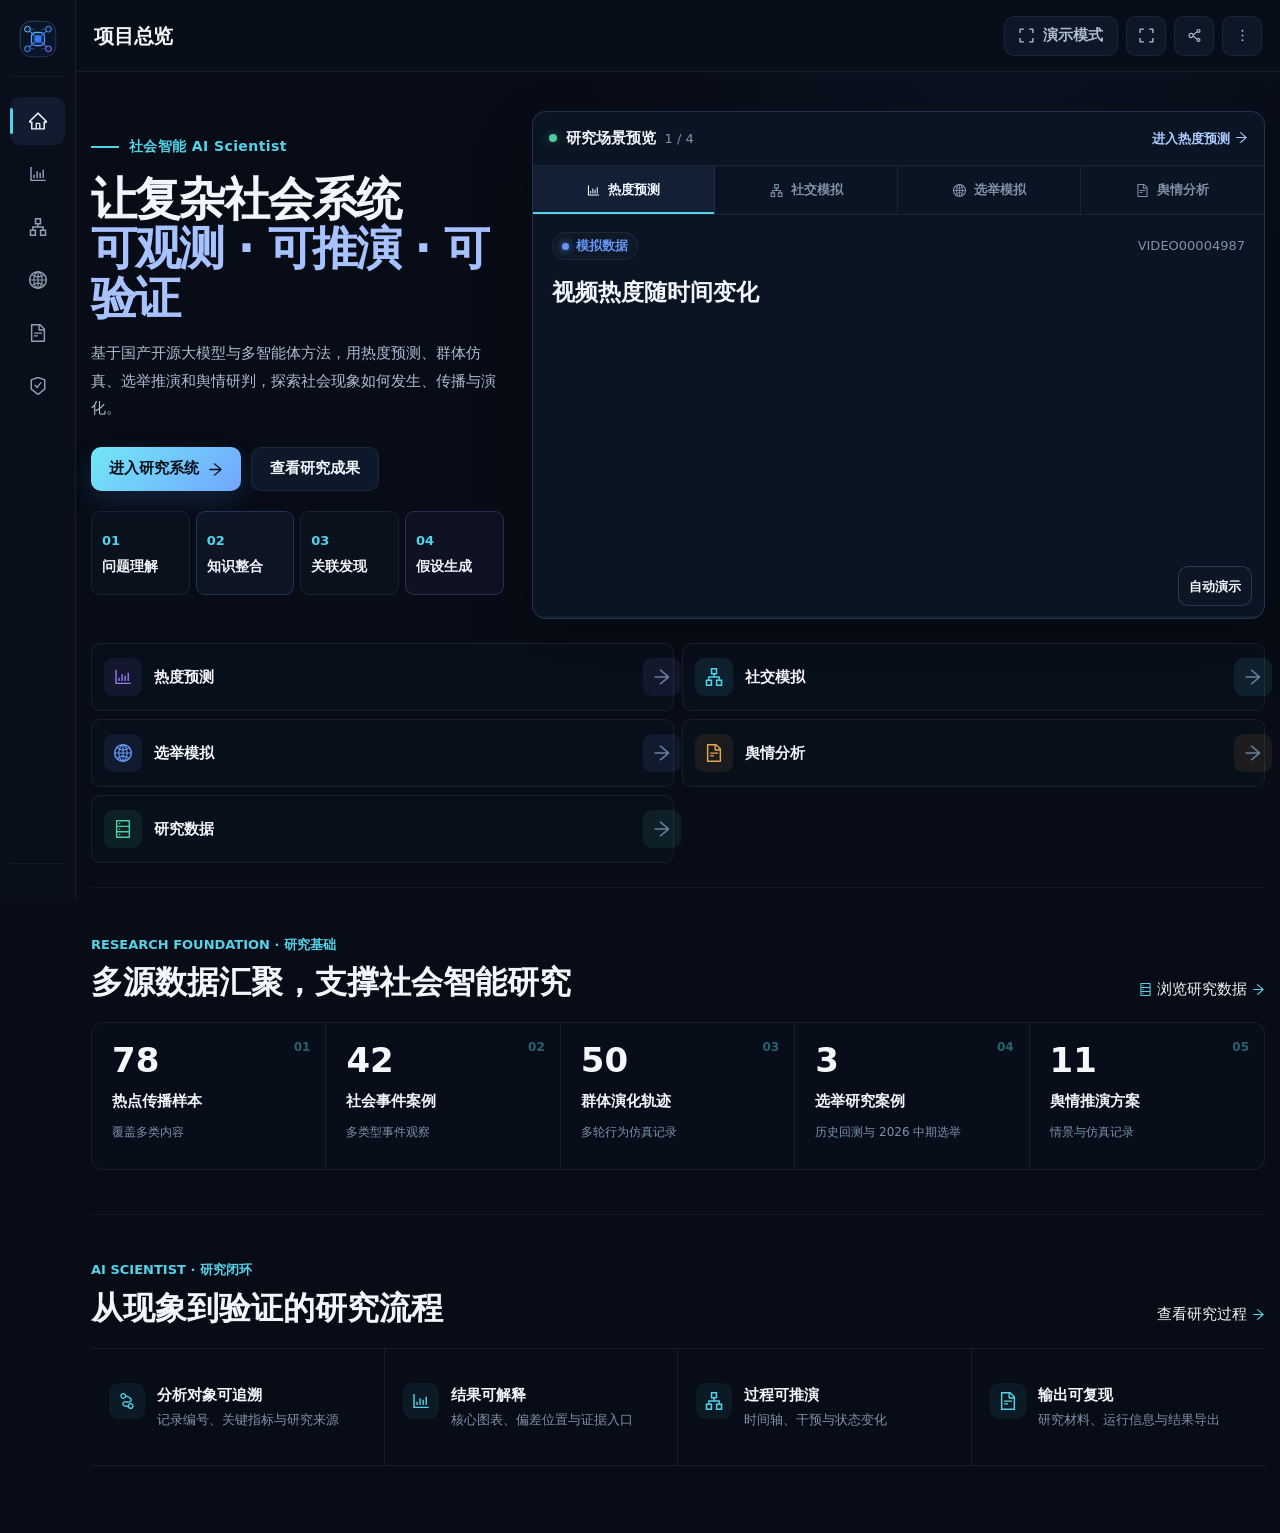
==== commit 890bbae0: "Restore election workbench and limit forecasts to September 2026 data" ====
--- a/classic/index.html
+++ b/classic/index.html
@@ -7,9 +7,9 @@
     <link rel="icon" type="image/svg+xml" href="./favicon.svg" />
     <meta name="description" content="智见是一个社会智能研究项目，展示内容热度预测、群体仿真、选举模拟和舆情分析。" />
     <title>智见 · 社会智能 AI Scientist</title>
-    <script type="module" crossorigin src="./assets/index-sVmrEEf5.js"></script>
+    <script type="module" crossorigin src="./assets/index-Co0dXpUA.js"></script>
     <link rel="modulepreload" crossorigin href="./assets/jsx-runtime-jrBgDLJs.js">
-    <link rel="stylesheet" crossorigin href="./assets/index-LCGTDbIf.css">
+    <link rel="stylesheet" crossorigin href="./assets/index-XalpgvnG.css">
   </head>
   <body>
     <div id="root"></div>
--- a/classic/assets/index-XalpgvnG.css
+++ b/classic/assets/index-XalpgvnG.css
@@ -0,0 +1 @@
+:root{--lightningcss-light: ;--lightningcss-dark:initial;--lightningcss-light: ;--lightningcss-dark:initial;color-scheme:dark;--bg-0:#070c16;--bg-1:#09111d;--bg-2:#0b1422;--panel:#0c1625;--panel-raised:#101c2e;--panel-soft:#091321;--line:#8ea6c91c;--line-strong:#709ee045;--text-1:#f2f6fc;--text-2:#b0bdd0;--text-3:#7f90a8;--blue:#6697f6;--cyan:#54d3e8;--purple:#9478ee;--green:#4ccda0;--orange:#e2a853;--red:#ef7182;--rep:#df6877;--dem:#5f8ee9;--shadow:0 18px 44px #0000002e;--radius-xl:14px;--radius-lg:12px;--radius-md:10px;--sidebar:208px;--sidebar-collapsed:76px;--topbar:72px;--font-cn:"Noto Sans SC", "PingFang SC", "Microsoft YaHei", system-ui, sans-serif;--type-display-size:clamp(48px, 4.2vw, 58px);--type-page-title-size:clamp(28px, 2vw, 32px);--type-panel-title-size:18px;--type-body-size:15px;--type-label-size:13px;--font-latin:Inter, "Segoe UI", system-ui, sans-serif;--space-1:8px;--space-2:16px;--space-3:24px;--space-4:32px}*{box-sizing:border-box}html{scroll-behavior:smooth;background:var(--bg-0)}body{background:var(--bg-0);min-height:100vh;color:var(--text-1);font-family:var(--font-cn);font-size:var(--type-body-size);-webkit-font-smoothing:antialiased;text-rendering:optimizelegibility;margin:0;line-height:1.67}button,input,select,textarea{font:inherit}select{text-align:left;text-align-last:left;vertical-align:middle;line-height:1.35}select option{color:var(--text-1);background:#0a1423}button,a{-webkit-tap-highlight-color:transparent}button{color:inherit}a{color:inherit;text-decoration:none}img{max-width:100%;display:block}button:focus-visible,a:focus-visible,input:focus-visible,select:focus-visible,textarea:focus-visible{outline-offset:2px;outline:2px solid #54d3e8cc}::selection{color:#fff;background:#6697f659}::-webkit-scrollbar{width:9px;height:9px}::-webkit-scrollbar-track{background:#0409106b}::-webkit-scrollbar-thumb{background:#7c92b447 padding-box padding-box;border:2px solid #0000;border-radius:10px}::-webkit-scrollbar-thumb:hover{background:#7c92b47a padding-box padding-box;border:2px solid #0000}#root{min-height:100vh}[data-motion=reduced] *,[data-motion=reduced] :before,[data-motion=reduced] :after{scroll-behavior:auto!important;transition-duration:.001ms!important;animation-duration:.001ms!important;animation-iteration-count:1!important}.project-emblem{flex:none;width:48px;height:48px}.project-emblem.is-compact{width:42px;height:42px}.icon-button,.tool-button,.compact-button,.primary-button,.secondary-button,.ghost-button{cursor:pointer;white-space:nowrap;border:0;justify-content:center;align-items:center;gap:9px;transition:transform .16s,background .16s,border-color .16s,color .16s,opacity .16s;display:inline-flex}.icon-button{width:40px;height:40px;color:var(--text-2);border:1px solid var(--line);background:#0c1727;border-radius:10px}.icon-button:hover{color:#fff;border-color:var(--line-strong);background:#122238}.tool-button,.compact-button{min-height:40px;color:var(--text-2);border:1px solid var(--line);background:#0c1727;border-radius:10px;padding:0 14px;font-size:15px;font-weight:600}.tool-button:hover,.compact-button:hover{color:#fff;border-color:var(--line-strong);background:#122238}.tool-button.active,.presentation-toggle.active{color:#dff9ff;background:#54d3e81c;border-color:#54d3e857}.primary-button,.secondary-button{border-radius:10px;min-height:44px;padding:0 18px;font-size:15px;font-weight:700}.primary-button{color:#07111c;background:linear-gradient(135deg,#72e8f6,#72a6ff);box-shadow:0 10px 26px #4c91e129}.primary-button:hover{filter:brightness(1.04);transform:translateY(-1px)}.secondary-button{color:var(--text-1);border:1px solid var(--line);background:#0d192a}.secondary-button:hover,.secondary-button.active{border-color:var(--line-strong);background:#122239}button:disabled{cursor:not-allowed;opacity:.42}.data-badge{border:1px solid var(--line);min-height:28px;color:var(--text-2);white-space:nowrap;background:#ffffff05;border-radius:999px;align-items:center;gap:7px;padding:0 9px;font-size:13px;font-weight:600;display:inline-flex}.data-badge i{background:currentColor;border-radius:50%;width:7px;height:7px;box-shadow:0 0 8px}.data-history{color:#91a8c8}.data-truth{color:var(--green)}.data-simulation{color:var(--blue)}.data-prediction{color:var(--purple)}.data-input{color:var(--orange)}.data-source{color:var(--cyan)}.data-missing{color:#8b98aa}.pill{border:1px solid var(--line);min-height:30px;color:var(--text-2);background:#ffffff05;border-radius:999px;align-items:center;gap:7px;padding:0 10px;font-size:13px;font-weight:600;display:inline-flex}.pill-blue{color:#a9c7ff;background:#6697f614;border-color:#6697f638}.pill-cyan{color:#a9f1fb;background:#54d3e814;border-color:#54d3e838}.pill-purple{color:#c6b5ff;background:#9478ee14;border-color:#9478ee38}.pill-green{color:#aef1d4;background:#4ccda014;border-color:#4ccda038}.pill-orange{color:#f2cb88;background:#e2a85314;border-color:#e2a85338}.surface-panel{border:1px solid var(--line);border-radius:var(--radius-xl);background:var(--panel);min-width:0;position:relative;overflow:hidden}.surface-panel.surface-primary{background:linear-gradient(145deg,#132237fa,#0a1422fa);border-color:#6697f647;box-shadow:0 20px 48px #0000002e,inset 0 1px #ffffff06}.surface-panel.surface-primary:before{content:"";opacity:.8;background:linear-gradient(90deg,#0000,#54d3e8b3,#9478eeb3,#0000);height:2px;position:absolute;inset:0 0 auto}.surface-panel.surface-quiet{background:var(--panel-soft);border-color:#8ea6c914}.panel-header{justify-content:space-between;align-items:flex-start;gap:16px;min-height:66px;padding:18px 20px 12px;display:flex}.panel-heading{min-width:0}.panel-title-row{flex-wrap:wrap;align-items:center;gap:10px;display:flex}.panel-title{color:var(--text-1);letter-spacing:-.2px;margin:0;font-size:18px;font-weight:700;line-height:1.35}.panel-subtitle{color:var(--text-3);margin:5px 0 0;font-size:14px;line-height:1.5}.panel-actions{flex-wrap:wrap;align-items:center;gap:8px;margin-left:auto;display:flex}.panel-body{min-width:0;padding:0 20px 20px}.context-toolbar{border:1px solid var(--line);z-index:12;background:#0a1320f5;border-radius:12px;align-items:center;gap:12px;min-height:64px;margin-bottom:22px;padding:10px 12px;display:flex;position:relative;box-shadow:0 10px 30px #0000001a}.context-primary,.context-filters,.context-sources,.context-actions{align-items:center;gap:9px;display:flex}.context-spacer{flex:1}.context-sources{flex-wrap:wrap;justify-content:flex-end}.toolbar-field{border:1px solid var(--line);background:#091321;border-radius:10px;align-items:center;gap:10px;min-height:42px;padding:0 11px;display:flex}.toolbar-field>span{color:var(--text-3);white-space:nowrap;font-size:13px}.toolbar-field select,.tech-select{min-height:34px;color:var(--text-1);border:1px solid var(--line);background:#0c1727;border-radius:8px;outline:none;padding:0 30px 0 10px;font-size:14px}.toolbar-summary{color:var(--text-2);font-size:14px}.record-picker{min-width:280px;position:relative}.record-picker-trigger{border:1px solid var(--line);cursor:pointer;text-align:left;background:#091321;border-radius:10px;justify-content:space-between;align-items:center;gap:14px;width:100%;min-height:44px;padding:7px 12px;display:flex}.record-picker-trigger:hover,.record-picker-trigger.active{border-color:var(--line-strong);background:#0d1a2c}.record-picker-trigger>span{flex-direction:column;align-items:flex-start;min-width:0;line-height:1.2;display:flex}.record-picker-trigger small{color:var(--text-3);font-size:13px;line-height:1.25}.record-picker-trigger strong{text-overflow:ellipsis;white-space:nowrap;max-width:340px;color:var(--text-1);margin-top:4px;font-size:14px;font-weight:700;line-height:1.35;overflow:hidden}.record-picker-popover{z-index:80;border:1px solid var(--line-strong);background:#0a1423;border-radius:12px;width:min(460px,100vw - 40px);padding:14px;position:absolute;top:calc(100% + 8px);left:0;box-shadow:0 24px 60px #00000061}.picker-header{justify-content:space-between;align-items:center;padding:1px 2px 11px;display:flex}.picker-header strong{font-size:15px}.picker-header span{color:var(--text-3);font-size:13px}.picker-search{border:1px solid var(--line);min-height:42px;color:var(--text-3);background:#07101c;border-radius:9px;align-items:center;gap:10px;padding:0 11px;display:flex}.picker-search input{width:100%;min-width:0;color:var(--text-1);background:0 0;border:0;outline:0;font-size:14px}.picker-list{flex-direction:column;gap:6px;max-height:min(440px,58vh);margin-top:10px;padding-right:2px;display:flex;overflow:auto}.picker-list>button{width:100%;min-height:58px;color:var(--text-2);cursor:pointer;text-align:left;background:0 0;border:1px solid #0000;border-radius:9px;flex-direction:column;justify-content:center;align-items:stretch;gap:4px;padding:10px 12px;display:flex;position:relative}.picker-list>button:hover{background:#0e1b2e}.picker-list>button.active{background:#6697f61a;border-color:#6697f642}.picker-list>button strong{min-width:0;color:var(--text-1);font-size:14px;line-height:1.4}.picker-list>button span{min-width:0;color:var(--text-3);font-size:13px;line-height:1.35}.object-heading{justify-content:space-between;align-items:flex-end;gap:24px;margin:0 0 20px;display:flex}.object-heading>div:first-child{min-width:0}.object-eyebrow{color:var(--text-3);font-family:var(--font-latin), var(--font-cn);letter-spacing:.4px;font-size:13px;font-weight:700}.object-heading h2{color:var(--text-1);letter-spacing:-.6px;margin:5px 0;font-size:clamp(28px,2vw,34px);line-height:1.22}.object-description{max-width:900px;color:var(--text-2);margin:0;font-size:15px;line-height:1.7}.object-meta{flex:none;align-items:center;gap:8px;display:flex}.value-strip{border:1px solid var(--line);background:var(--panel-soft);border-radius:12px;grid-template-columns:repeat(4,minmax(0,1fr));margin:16px 0;display:grid;overflow:hidden}.value-strip>div{border-right:1px solid var(--line);min-height:104px;padding:16px 18px;position:relative}.value-strip>div:last-child{border-right:0}.value-strip>div.is-accent{background:linear-gradient(135deg,#9478ee24,#0c1625f5)}.value-strip>div.is-accent:before{content:"";background:var(--purple);width:3px;position:absolute;top:0;bottom:0;left:0}.value-strip span{color:var(--text-3);font-size:13px}.value-strip strong{color:var(--text-1);font-family:var(--font-latin), var(--font-cn);font-variant-numeric:tabular-nums;margin-top:5px;font-size:clamp(25px,2vw,34px);line-height:1.15;display:block}.value-strip footer{min-height:28px;color:var(--text-3);flex-wrap:wrap;align-items:center;gap:8px;margin-top:8px;font-size:13px;display:flex}.data-meaning{color:var(--text-3);flex-wrap:wrap;align-items:center;gap:6px 12px;font-size:13px;display:flex}.data-meaning span{gap:5px;display:inline-flex}.data-meaning b{color:var(--text-2);font-weight:700}.conclusion-bar{border:1px solid var(--line);min-height:50px;color:var(--text-2);background:#091421;border-radius:10px;align-items:center;gap:12px;margin-top:14px;padding:11px 14px;font-size:14px;line-height:1.65;display:flex}.conclusion-bar strong{color:var(--text-1)}.conclusion-mark{background:var(--blue);border-radius:4px;align-self:stretch;width:4px}.conclusion-purple .conclusion-mark{background:var(--purple)}.conclusion-cyan .conclusion-mark{background:var(--cyan)}.conclusion-orange .conclusion-mark{background:var(--orange)}.empty-state{min-height:150px;color:var(--text-3);text-align:center;flex-direction:column;justify-content:center;align-items:center;gap:8px;display:flex}.empty-state .anticon{opacity:.68;font-size:28px}.empty-state strong{color:var(--text-2);font-size:15px}.empty-state p{max-width:420px;margin:0;font-size:14px}.metrics-grid{gap:14px;display:grid}.metrics-grid.four{grid-template-columns:repeat(4,minmax(0,1fr))}.metric-card{border:1px solid var(--line);background:var(--panel);border-radius:12px;min-height:126px;padding:16px 17px}.metric-card.is-featured{border-color:var(--line-strong);background:var(--panel-raised)}.metric-topline,.metric-footer{justify-content:space-between;align-items:center;gap:10px;display:flex}.metric-label{color:var(--text-2);font-size:13px}.metric-icon{color:var(--text-3);font-size:18px}.metric-value-row{align-items:baseline;gap:6px;margin-top:7px;display:flex}.metric-value-row strong{font-size:30px;line-height:1.1}.metric-value-row>span{color:var(--text-3);font-size:13px}.metric-footer{color:var(--text-3);margin-top:10px;font-size:13px}.metric-hint{min-width:0}.two-column-grid{grid-template-columns:repeat(2,minmax(0,1fr));gap:16px;margin-top:16px;display:grid}.chart-xl{height:392px}.chart-large{height:310px}.chart-social-wide{height:270px}.chart-opinion-primary{height:320px}.tag-row{flex-wrap:wrap;gap:8px;display:flex}.presentation-secondary{display:contents}.source-notice{min-height:42px;color:var(--text-2);border:1px solid var(--line);background:#0a1626;border-radius:10px;align-items:center;gap:9px;padding:9px 12px;font-size:13px;display:flex}.source-notice.compact{min-height:34px}.source-warning{color:#e9d0a4;background:#e2a85313;border-color:#e2a85347}.source-danger{color:#f1bcc4;background:#ef718213;border-color:#ef71824d}.source-notice strong{color:var(--text-1)}.record-picker-trigger:focus-visible{border-color:var(--cyan)}.picker-list>button.keyboard-active{outline-offset:-2px;background:#102039;outline:2px solid #54d3e8a6}.picker-list>button[aria-selected=true]{padding-right:70px}.picker-list>button[aria-selected=true]:after{content:"当前";color:#78ddea;background:#54d3e814;border:1px solid #54d3e833;border-radius:999px;place-items:center;min-width:38px;height:22px;font-size:11px;font-weight:700;line-height:1;display:grid;position:absolute;top:50%;right:12px;transform:translateY(-50%)}.expandable-text p{color:var(--text-2);-webkit-line-clamp:var(--clamp-lines,3);-webkit-box-orient:vertical;margin:0;font-size:15px;line-height:1.72;display:-webkit-box;overflow:hidden}.expandable-text.expanded p{display:block;overflow:visible}.expandable-text button{color:#a9c7ff;cursor:pointer;background:0 0;border:0;margin-top:6px;padding:0;font-size:13px;font-weight:700}.error-state,.route-error-boundary{min-height:240px;color:var(--text-3);text-align:center;flex-direction:column;justify-content:center;align-items:center;gap:10px;padding:28px;display:flex}.error-state-icon{width:38px;height:38px;color:var(--red);background:#ef718214;border:1px solid #ef718259;border-radius:50%;place-items:center;font-size:20px;font-weight:800;display:grid}.error-state strong,.route-error-boundary h2{color:var(--text-1);font-size:18px}.error-state p,.route-error-boundary p{max-width:640px;margin:0;font-size:14px;line-height:1.65}.drawer-layer,.dialog-layer{z-index:200;justify-content:flex-end;display:flex;position:fixed;inset:0}.drawer-scrim{-webkit-backdrop-filter:blur(2px);backdrop-filter:blur(2px);cursor:default;background:#02070dad;border:0;width:100%;position:absolute;inset:0}.detail-drawer{z-index:1;border-left:1px solid var(--line-strong);background:#091321;height:100%;animation:.2s ease-out drawerIn;position:relative;overflow:hidden;box-shadow:-28px 0 70px #00000059}@keyframes drawerIn{0%{opacity:.4;transform:translate(24px)}to{opacity:1;transform:translate(0)}}.drawer-header{border-bottom:1px solid var(--line);justify-content:space-between;align-items:flex-start;gap:20px;min-height:82px;padding:20px 22px;display:flex}.drawer-header h2{margin:0;font-size:21px;line-height:1.35}.drawer-header p{color:var(--text-3);margin:5px 0 0;font-size:14px;line-height:1.55}.drawer-content{height:calc(100% - 82px);padding:22px;overflow:auto}.info-sections{flex-direction:column;gap:24px;display:flex}.info-sections>section{border-bottom:1px solid var(--line);padding-bottom:20px}.info-sections>section:last-child{border-bottom:0}.info-sections header h3{margin:0;font-size:17px}.info-sections header p{color:var(--text-3);margin:5px 0 0;font-size:14px;line-height:1.6}.info-sections dl{margin:14px 0 0}.info-sections dl>div{border-top:1px solid #8ea6c913;grid-template-columns:150px minmax(0,1fr);gap:18px;padding:12px 0;display:grid}.info-sections dt{color:var(--text-3);font-size:13px;font-weight:600}.info-sections dd{min-width:0;color:var(--text-1);overflow-wrap:anywhere;flex-wrap:wrap;align-items:flex-start;gap:8px;margin:0;font-size:14px;display:flex}.info-sections dd>span:first-child{flex:220px}.info-sections dd small{color:var(--text-3);flex:100%;font-size:13px;line-height:1.55}.chart-tools{align-items:center;gap:6px;display:inline-flex}.compact-icon{border-radius:8px;width:34px;height:34px}.chart-inspector-visual{min-height:560px}.chart-inspector-visual>*{height:68vh!important;min-height:540px!important}.data-table-wrap{border:1px solid var(--line);border-radius:10px;max-height:calc(100vh - 170px);overflow:auto}.data-table{border-collapse:collapse;width:100%;font-size:14px}.data-table caption{color:var(--text-2);text-align:left;padding:13px 14px;font-weight:700}.data-table th,.data-table td{border-bottom:1px solid var(--line);text-align:left;vertical-align:top;white-space:nowrap;padding:11px 13px}.data-table th{z-index:1;color:var(--text-2);background:#101c2e;font-size:13px;position:sticky;top:0}.data-table td{color:var(--text-1);font-variant-numeric:tabular-nums}.data-table tbody tr:hover{background:#6697f60e}.dialog-layer{justify-content:center;align-items:center}.confirm-dialog{z-index:1;border:1px solid var(--line-strong);background:#0b1626;border-radius:14px;width:min(440px,100vw - 32px);padding:24px;position:relative;box-shadow:0 28px 72px #0000006b}.confirm-dialog h3{margin:0;font-size:20px}.confirm-dialog p{color:var(--text-2);margin:10px 0 22px;font-size:14px;line-height:1.7}.confirm-dialog>div{justify-content:flex-end;gap:10px;display:flex}.danger-button{color:#fff;cursor:pointer;background:#b84456;border:1px solid #ef718257;border-radius:10px;min-height:44px;padding:0 18px;font-size:15px;font-weight:700}.danger-link-button{color:#f19aa7;cursor:pointer;background:0 0;border:0;font-size:14px;font-weight:650}.danger-link-button:hover{color:#ffd3d9}.evidence-list{flex-direction:column;gap:10px;display:flex}.evidence-list article{border:1px solid var(--line);background:var(--panel-soft);border-radius:11px;grid-template-columns:38px minmax(0,1fr) auto;align-items:flex-start;gap:13px;padding:15px;display:grid}.evidence-index{width:34px;height:34px;color:var(--cyan);font-family:var(--font-latin);background:#54d3e814;border-radius:9px;place-items:center;font-size:13px;font-weight:700;display:grid}.evidence-list h4{margin:0;font-size:15px}.evidence-list p{color:var(--text-3);margin:5px 0 0;font-size:14px;line-height:1.6}.evidence-list article>div>strong{color:var(--text-1);margin-top:7px;font-size:16px;display:block}.field-help{color:var(--text-3);margin-top:6px;font-size:13px;line-height:1.5;display:block}.field-error{color:#f09bab;margin-top:6px;font-size:13px;display:block}.app-shell{background:var(--bg-0);min-height:100vh}.business-backdrop{z-index:0;pointer-events:none;background:radial-gradient(circle at 78% 0,#416bae14,#0000 32%),#070c16;position:fixed;inset:0}.sidebar{z-index:30;width:var(--sidebar);background:#080f1a;border-right:1px solid #8ea6c91a;flex-direction:column;padding:18px 14px;transition:width .2s,transform .2s;display:flex;position:fixed;top:0;bottom:0;left:0}.brand-block{border-bottom:1px solid #8ea6c914;align-items:center;gap:12px;min-height:58px;padding:0 4px 16px;display:flex}.brand-copy{flex-direction:column;min-width:0;line-height:1.3;display:flex}.brand-copy strong{letter-spacing:.1px;white-space:nowrap;font-size:15px}.brand-copy span{color:var(--text-3);margin-top:4px;font-size:13px}.side-nav{flex-direction:column;gap:5px;margin-top:20px;display:flex}.side-nav-item{color:#91a0b5;border-radius:10px;align-items:center;gap:12px;min-height:48px;padding:0 13px;font-size:15px;font-weight:650;display:flex;position:relative}.side-nav-item:hover{color:var(--text-1);background:#6697f60e}.side-nav-item.active{color:#f1f6fd;background:#6697f61a}.side-nav-item.active:before{content:"";background:var(--cyan);border-radius:3px;width:3px;position:absolute;top:11px;bottom:11px;left:0}.side-icon{place-items:center;width:22px;font-size:18px;display:grid}.nav-tooltip{z-index:100;border:1px solid var(--line);min-width:max-content;color:var(--text-1);opacity:0;pointer-events:none;box-shadow:var(--shadow);background:#101b2b;border-radius:8px;padding:7px 10px;font-size:13px;font-weight:600;transition:opacity .16s .18s,transform .16s .18s;position:absolute;top:50%;left:calc(100% + 12px);transform:translateY(-50%)translate(-4px)}.side-nav-item:hover .nav-tooltip,.side-nav-item:focus-visible .nav-tooltip{opacity:1;transform:translateY(-50%)translate(0)}.sidebar-foot{border-top:1px solid #8ea6c914;justify-content:space-between;align-items:flex-end;gap:10px;margin-top:auto;padding-top:18px;display:flex}.sidebar-foot p{color:var(--text-3);margin:0;font-size:13px;line-height:1.7}.collapse-button{flex:none;width:38px;height:38px}.app-main{min-height:100vh;margin-left:var(--sidebar);z-index:1;transition:margin-left .2s;position:relative}.topbar{z-index:20;height:var(--topbar);-webkit-backdrop-filter:blur(10px);backdrop-filter:blur(10px);background:#080f1af5;border-bottom:1px solid #8ea6c917;align-items:center;padding:0 24px;display:flex;position:sticky;top:0}.topbar-title{align-items:baseline;gap:12px;min-width:0;display:flex}.topbar-title h1{letter-spacing:-.2px;white-space:nowrap;text-overflow:ellipsis;margin:0;font-size:20px;line-height:1.3;overflow:hidden}.topbar-title span{color:var(--text-3);white-space:nowrap;font-size:13px}.topbar-tools{align-items:center;gap:8px;margin-left:auto;display:flex}.settings-control{position:relative}.settings-popover{border:1px solid var(--line-strong);background:#0a1423;border-radius:12px;width:320px;padding:14px;position:absolute;top:calc(100% + 9px);right:0;box-shadow:0 24px 60px #0000005c}.settings-section{border-bottom:1px solid var(--line);padding:2px 2px 13px}.settings-section>strong{align-items:center;gap:8px;font-size:14px;display:flex}.settings-badges{flex-wrap:wrap;gap:7px;margin-top:11px;display:flex}.settings-row{width:100%;min-height:62px;color:var(--text-2);cursor:pointer;text-align:left;background:0 0;border:0;align-items:center;gap:12px;padding:11px 6px 3px;display:flex}.settings-row>.anticon{font-size:19px}.settings-row span{flex-direction:column;display:flex}.settings-row strong{color:var(--text-1);font-size:14px}.settings-row small{color:var(--text-3);margin-top:3px;font-size:13px}.page-stage{min-height:calc(100vh - var(--topbar));padding:24px}.page-content{width:min(1720px,100%);margin:0 auto}.mobile-brand,.mobile-dock{display:none}.app-shell.is-collapsed .sidebar{width:var(--sidebar-collapsed);padding-inline:10px}.app-shell.is-collapsed .brand-block,.app-shell.is-collapsed .side-nav-item,.app-shell.is-collapsed .sidebar-foot{justify-content:center}.app-shell.is-collapsed .side-nav-item{padding-inline:0}.app-shell.is-collapsed .app-main{margin-left:var(--sidebar-collapsed)}.presentation-mode .topbar{height:56px;padding-inline:16px}.presentation-mode .page-stage{min-height:calc(100vh - 56px);padding:14px 16px}.presentation-mode .sidebar{width:var(--sidebar-collapsed);padding-inline:10px}.presentation-mode .brand-block,.presentation-mode .side-nav-item,.presentation-mode .sidebar-foot{justify-content:center}.presentation-mode .side-nav-item{padding-inline:0}.presentation-mode .brand-copy,.presentation-mode .side-label,.presentation-mode .sidebar-foot p,.presentation-mode .collapse-button{display:none}.presentation-mode .app-main{margin-left:var(--sidebar-collapsed)}.presentation-mode .topbar-title span{display:none}.presentation-mode .context-toolbar{min-height:56px;margin-bottom:12px;padding-block:6px}.presentation-mode .object-heading{margin-bottom:12px}.presentation-mode .object-description{display:none}.presentation-mode .object-heading h2{font-size:27px}.presentation-mode .presentation-secondary{display:none!important}.presentation-mode .value-strip{margin-block:12px 0}.presentation-mode .value-strip>div{min-height:88px;padding-block:12px}.presentation-mode .chart-xl{height:320px}.presentation-mode .us-map-stage,.presentation-mode .us-map-wrap{min-height:430px}.presentation-mode .social-trend-primary{margin-top:12px}.presentation-mode .chart-social-wide{height:200px}.presentation-hint{z-index:120;border:1px solid var(--line-strong);color:var(--text-2);box-shadow:var(--shadow);pointer-events:none;background:#08101cf0;border-radius:999px;padding:8px 13px;font-size:13px;position:fixed;bottom:18px;left:50%;transform:translate(-50%)}.presentation-mode .settings-control,.presentation-mode .object-description{display:none}.presentation-mode .panel-subtitle{font-size:13px}.presentation-mode .chart-tools{display:none}.home-page{padding-bottom:28px}.home-hero{min-height:calc(100vh - var(--topbar) - 36px);grid-template-columns:minmax(400px,.82fr) minmax(590px,1.18fr);align-items:center;gap:42px 54px;padding:30px 0 24px;display:grid}.home-copy{max-width:680px}.challenge-ribbon{color:#e9bf7e;letter-spacing:.3px;background:#e2a85311;border:1px solid #e2a8533d;border-radius:999px;align-items:center;gap:9px;width:fit-content;margin-bottom:14px;padding:7px 10px;font-size:12px;font-weight:750;display:inline-flex}.challenge-ribbon b{color:#b8986a;font-family:var(--font-latin);border-left:1px solid #e2a85338;padding-left:9px;font-weight:700}.home-kicker{color:var(--cyan);letter-spacing:.4px;align-items:center;gap:10px;font-size:14px;font-weight:700;display:flex}.home-kicker span{background:var(--cyan);width:28px;height:2px}.home-copy h2{font-size:var(--type-display-size);letter-spacing:-1.8px;margin:16px 0;line-height:1.08}.home-copy h2 em{color:#a8c2ff;font-style:normal}.home-copy>p{max-width:640px;color:var(--text-2);margin:0;font-size:16px;line-height:1.85}.home-actions{flex-wrap:wrap;align-items:center;gap:10px;margin-top:24px;display:flex}.home-actions a.secondary-button{text-decoration:none}.research-chain{grid-template-columns:minmax(0,1fr) 22px minmax(0,1.12fr) 22px minmax(0,1fr) 22px minmax(0,.92fr);align-items:stretch;gap:4px;margin-top:28px;display:grid}.research-chain>div{border-top:1px solid var(--line);border-bottom:1px solid var(--line);background:#0c16258c;flex-direction:column;justify-content:center;min-height:100px;padding:13px 14px;display:flex}.research-chain>div:first-child{border-left:1px solid var(--line);border-radius:10px 0 0 10px}.research-chain>div:last-child{border-right:1px solid var(--line);border-radius:0 10px 10px 0}.research-chain>i{background:linear-gradient(90deg,#54d3e82e,#6697f69e);align-self:center;height:1px;position:relative}.research-chain>i:after{content:"";border-top:1px solid var(--blue);border-right:1px solid var(--blue);width:7px;height:7px;position:absolute;top:-3px;right:-1px;transform:rotate(45deg)}.research-chain span{color:var(--cyan);font-family:var(--font-latin);font-size:13px;font-weight:700}.research-chain strong{color:var(--text-1);margin-top:5px;font-size:14px;line-height:1.4}.research-chain small{color:var(--text-3);margin-top:4px;font-size:13px;line-height:1.45}.research-chain-core{background:#6697f611!important;border-color:#6697f63d!important}.research-chain-target{background:#9478ee0f!important;border-color:#9478ee40!important}.system-preview-window{background:#0a1422;border:1px solid #709ee038;border-radius:14px;min-width:0;overflow:hidden;box-shadow:0 28px 64px #0000003d}.preview-window-top{border-bottom:1px solid var(--line);justify-content:space-between;align-items:center;gap:12px;min-height:54px;padding:0 16px;display:flex}.preview-window-top>div{align-items:center;gap:9px;display:flex}.preview-window-top strong{font-size:15px}.preview-window-top small{color:var(--text-3);font-size:13px}.preview-window-top>a{color:#abc9ff;font-size:13px;font-weight:700}.window-dot{background:var(--green);border-radius:50%;width:8px;height:8px;box-shadow:0 0 10px #4ccda06b}.preview-tabs{border-bottom:1px solid var(--line);grid-template-columns:repeat(4,1fr);display:grid}.preview-tabs button{border:0;border-right:1px solid var(--line);min-height:48px;color:var(--text-3);cursor:pointer;background:0 0;justify-content:center;align-items:center;gap:8px;font-size:13px;font-weight:650;display:flex}.preview-tabs button:last-child{border-right:0}.preview-tabs button:hover{color:var(--text-1);background:#6697f60a}.preview-tabs button.active{color:#eff7ff;box-shadow:inset 0 -2px 0 var(--cyan);background:#6697f616}.preview-body{min-height:390px;padding:17px 19px 19px}.preview-meta{align-items:center;gap:8px;min-height:28px;display:flex}.preview-meta>span:not(.data-badge){color:var(--text-3);margin-left:auto;font-size:13px}.preview-title{justify-content:space-between;align-items:flex-end;gap:18px;margin-top:13px;display:flex}.preview-title h3{margin:0;font-size:23px}.preview-title p{max-width:56%;color:var(--text-3);text-align:right;text-overflow:ellipsis;white-space:nowrap;margin:0;font-size:13px;overflow:hidden}.preview-chart{height:264px;margin-top:16px}.preview-map{height:296px;margin-top:5px}.preview-map .us-map-wrap{height:100%;min-height:0}.preview-progress{background:#8ea6c914;height:2px;overflow:hidden}.preview-progress i{background:linear-gradient(90deg, var(--cyan), var(--blue));width:0;height:100%;display:block}.preview-progress.is-running i{animation:11s linear forwards previewProgress}@keyframes previewProgress{0%{width:0}to{width:100%}}.home-capability-strip{grid-column:1/-1;grid-template-columns:repeat(5,minmax(0,1fr));gap:8px;display:grid}.capability-entry{border-top:1px solid var(--line);border-bottom:1px solid var(--line);min-height:82px;color:var(--text-2);background:#0a13207a;grid-template-columns:38px minmax(0,1fr) 18px;align-items:center;gap:12px;padding:13px 15px;transition:background .16s,border-color .16s,transform .16s;display:grid}.capability-entry:first-child{border-left:1px solid var(--line);border-radius:10px 0 0 10px}.capability-entry:last-child{border-right:1px solid var(--line);border-radius:0 10px 10px 0}.capability-entry:hover{border-color:var(--line-strong);background:#0e1b2c;transform:translateY(-1px)}.capability-entry>span{width:38px;height:38px;color:var(--blue);background:#6697f617;border-radius:9px;place-items:center;font-size:18px;display:grid}.entry-purple>span{color:var(--purple);background:#9478ee17}.entry-cyan>span{color:var(--cyan);background:#54d3e817}.entry-orange>span{color:var(--orange);background:#e2a85317}.entry-green>span{color:var(--green);background:#4ccda017}.capability-entry strong{color:var(--text-1);font-size:15px;display:block}.capability-entry small{color:var(--text-3);margin-top:3px;font-size:13px;line-height:1.35;display:block}.capability-entry>.anticon:last-child{color:#69809e}.home-method-section{border-top:1px solid #8ea6c914;padding:42px 0 24px}.home-proof-section{border-top:1px solid #8ea6c914;padding:44px 0}.home-proof-grid{border:1px solid var(--line);background:#09121f6b;border-radius:12px;grid-template-columns:repeat(5,minmax(0,1fr));display:grid;overflow:hidden}.home-proof-grid>div{border-right:1px solid var(--line);min-height:146px;padding:20px;position:relative}.home-proof-grid>div:last-child{border-right:0}.home-proof-grid>div>span{color:#54d3e86b;font-family:var(--font-latin);font-size:12px;font-weight:800;position:absolute;top:14px;right:15px}.home-proof-grid strong{color:#f3f8ff;font-family:var(--font-latin);font-size:34px;line-height:1;display:block}.home-proof-grid p{color:var(--text-1);margin:12px 0 4px;font-size:15px;font-weight:700}.home-proof-grid small{color:var(--text-3);font-size:12px}.home-section-heading{justify-content:space-between;align-items:flex-end;gap:24px;margin-bottom:20px;display:flex}.home-section-heading span{color:var(--cyan);font-size:13px;font-weight:700}.home-section-heading h2{margin:5px 0 0;font-size:32px;line-height:1.25}.home-section-heading>p{max-width:520px;color:var(--text-3);text-align:right;margin:0;font-size:14px;line-height:1.65}.method-rail{border-top:1px solid var(--line);border-bottom:1px solid var(--line);grid-template-columns:repeat(4,minmax(0,1fr));display:grid}.method-rail>div{border-right:1px solid var(--line);grid-template-columns:36px minmax(0,1fr);align-content:center;gap:3px 12px;min-height:116px;padding:18px;display:grid}.method-rail>div:last-child{border-right:0}.method-rail .anticon{width:36px;height:36px;color:var(--cyan);background:#54d3e812;border-radius:9px;grid-row:1/span 2;place-items:center;font-size:18px;display:grid}.method-rail strong{font-size:15px}.method-rail span{color:var(--text-3);font-size:13px;line-height:1.45}.heat-page-compact{padding-bottom:28px}.heat-page-compact .context-toolbar{min-height:54px;margin-bottom:12px;padding:6px 8px}.heat-page-compact .record-picker-trigger{min-height:40px;padding-block:5px}.heat-page-compact .record-picker-trigger small,.heat-page-compact .toolbar-field>span{font-size:12px}.heat-page-compact .record-picker-trigger strong,.heat-page-compact .toolbar-field select{font-size:13px}.heat-page-compact .toolbar-field{min-height:40px}.heat-page-compact .compact-button{min-height:36px;font-size:12px}.heat-event-hero{background:radial-gradient(circle at 88% 15%,#5a78ee21,#0000 28%),linear-gradient(135deg,#111f33fa,#0a1320fa);border:1px solid #5d8fd938;border-radius:12px;grid-template-columns:minmax(0,1fr) 160px;align-items:center;gap:22px;min-height:116px;margin-bottom:10px;padding:16px 18px;display:grid}.heat-event-main{min-width:0}.heat-event-kicker{flex-wrap:wrap;align-items:center;gap:6px;display:flex}.heat-event-kicker>span{color:var(--cyan);letter-spacing:.8px;margin-right:4px;font-size:11px;font-weight:800}.heat-event-kicker i,.heat-tags b{color:#a9c3ff;background:#5476d81a;border:1px solid #6e93f22e;border-radius:999px;padding:3px 7px;font-size:11px;font-style:normal;font-weight:700}.heat-event-hero h2{color:var(--text-1);letter-spacing:-.35px;margin:7px 0 5px;font-size:clamp(20px,1.6vw,25px);line-height:1.25}.heat-event-hero p{max-width:980px;color:var(--text-2);-webkit-line-clamp:2;-webkit-box-orient:vertical;margin:0;font-size:13px;line-height:1.65;display:-webkit-box;overflow:hidden}.heat-model-mark{border-left:1px solid var(--line);flex-direction:column;justify-content:center;align-self:stretch;padding-left:18px;display:flex}.heat-model-mark span{color:var(--text-3);letter-spacing:1.2px;font-size:10px;font-weight:800}.heat-model-mark strong{color:#dce7ff;margin-top:4px;font-size:15px}.heat-model-mark small{color:var(--text-3);margin-top:3px;font-size:11px}.heat-metrics{border:1px solid var(--line);background:#0a1320db;border-radius:11px;grid-template-columns:repeat(4,minmax(0,1fr));margin-bottom:10px;display:grid;overflow:hidden}.heat-metrics>div{border-right:1px solid var(--line);flex-direction:column;justify-content:center;min-height:68px;padding:10px 14px;display:flex}.heat-metrics>div:last-child{border-right:0}.heat-metrics>div.accent{background:linear-gradient(135deg,#57d2e614,#8967ec1a)}.heat-metrics span{color:var(--text-3);font-size:11px}.heat-metrics strong{color:var(--text-1);font-family:var(--font-latin),var(--font-cn);font-variant-numeric:tabular-nums;margin-top:3px;font-size:20px;line-height:1.15}.heat-metrics strong small{color:var(--text-2);font-size:13px;font-weight:700}.heat-workbench{grid-template-columns:minmax(0,1fr) 280px;align-items:stretch;gap:10px;display:grid}.heat-main-card,.heat-rail-card{border:1px solid var(--line);background:var(--panel);border-radius:12px;min-width:0;overflow:hidden}.heat-main-card{min-height:382px}.heat-mode-bar{border-bottom:1px solid var(--line);background:#070f1a80;justify-content:space-between;align-items:center;gap:12px;min-height:50px;padding:6px 10px;display:flex}.heat-mode-bar nav{align-items:center;gap:4px;display:flex}.heat-mode-bar nav button{min-height:34px;color:var(--text-3);cursor:pointer;background:0 0;border:1px solid #0000;border-radius:7px;align-items:center;gap:6px;padding:0 10px;font-size:12px;font-weight:700;display:inline-flex}.heat-mode-bar nav button:hover{color:var(--text-1);background:#5b8be30f}.heat-mode-bar nav button.active{color:#eafaff;background:#52d7ed1a;border-color:#52d7ed2e}.heat-mode-bar .panel-tools{margin-left:auto}.heat-chart-heading{justify-content:space-between;align-items:center;gap:14px;min-height:58px;padding:9px 16px 4px;display:flex}.heat-chart-heading span{color:var(--cyan);letter-spacing:1px;font-size:10px;font-weight:800}.heat-chart-heading h3{margin:3px 0 0;font-size:16px;line-height:1.25}.heat-chart-heading>small{color:var(--text-3);font-size:11px}.heat-primary-chart{height:268px;padding:0 12px 10px 4px}.heat-insight-rail{min-width:0;display:grid}.heat-rail-card{padding:14px}.heat-rail-card>header{border-bottom:1px solid var(--line);justify-content:space-between;align-items:center;gap:10px;padding-bottom:10px;display:flex}.heat-rail-card>header span{color:var(--text-3);font-size:11px}.heat-rail-card>header strong{max-width:150px;color:var(--text-1);text-overflow:ellipsis;white-space:nowrap;font-size:12px;overflow:hidden}.heat-score-row{grid-template-columns:86px minmax(0,1fr);align-items:center;gap:12px;margin:18px 0 16px;display:grid}.heat-score-ring{--score:50%;aspect-ratio:1;background:conic-gradient(var(--purple) var(--score),#7991b71f 0);border-radius:50%;place-items:center;width:82px;display:grid;position:relative}.heat-score-ring:after{content:"";border-radius:inherit;background:#0c1727;position:absolute;inset:7px}.heat-score-ring strong{z-index:1;color:#dbe7ff;font-size:20px}.heat-score-row p{color:var(--text-2);margin:0;font-size:12px;line-height:1.65}.heat-sentiment-bars{gap:9px;display:grid}.heat-sentiment-bars>div{grid-template-columns:30px minmax(0,1fr) 42px;align-items:center;gap:8px;display:grid}.heat-sentiment-bars span,.heat-sentiment-bars strong{color:var(--text-3);font-size:10px;font-weight:700}.heat-sentiment-bars strong{color:var(--text-2);text-align:right}.heat-sentiment-bars i{background:#7991b71f;border-radius:5px;height:5px;overflow:hidden}.heat-sentiment-bars b{border-radius:inherit;height:100%;display:block}.heat-sentiment-bars b.positive{background:var(--green)}.heat-sentiment-bars b.neutral{background:#8795aa}.heat-sentiment-bars b.negative{background:var(--red)}.heat-compact-list{gap:0;margin-top:8px;display:grid}.heat-compact-list>div{border-bottom:1px solid var(--line);flex-direction:column;justify-content:center;gap:4px;min-height:54px;display:flex}.heat-compact-list>div:last-child{border-bottom:0}.heat-compact-list span{color:var(--text-3);font-size:10px}.heat-compact-list strong{color:var(--text-1);font-size:12px;line-height:1.5}.heat-risk{background:#4cd5a10f;border-radius:9px;grid-template-columns:1fr auto;align-items:center;gap:4px 10px;margin:18px 0;padding:12px;display:grid}.heat-risk>span{color:var(--text-3);font-size:11px}.heat-risk>strong{grid-area:1/2/3;font-size:24px}.heat-risk>small{color:var(--text-2);font-size:10px}.heat-risk-中>strong{color:var(--orange)}.heat-risk-高>strong{color:var(--red)}.heat-risk-低>strong{color:var(--green)}.heat-source-line{min-height:34px;color:var(--text-3);flex-wrap:wrap;justify-content:center;align-items:center;gap:10px 22px;margin-top:8px;font-size:10px;display:flex}.heat-source-line span{align-items:center;gap:5px;display:inline-flex}@media (width<=1180px){.heat-workbench{grid-template-columns:minmax(0,1fr) 250px}.heat-mode-bar nav button{padding-inline:8px}.heat-mode-bar nav button span{display:none}}@media (width<=960px){.heat-workbench{grid-template-columns:1fr}.heat-mode-bar nav button span{display:inline}}@media (width<=760px){.heat-page-compact .context-toolbar{margin-bottom:10px}.heat-event-hero{grid-template-columns:1fr;min-height:0;padding:14px}.heat-model-mark{display:none}.heat-event-hero h2{font-size:20px}.heat-event-hero p{-webkit-line-clamp:3}.heat-metrics{grid-template-columns:repeat(2,minmax(0,1fr))}.heat-metrics>div{border-bottom:1px solid var(--line);min-height:60px}.heat-metrics>div:nth-child(2){border-right:0}.heat-metrics>div:nth-child(n+3){border-bottom:0}.heat-metrics strong{font-size:18px}.heat-mode-bar{flex-direction:column;align-items:stretch}.heat-mode-bar nav{grid-template-columns:repeat(2,1fr);display:grid}.heat-mode-bar nav button{justify-content:center}.heat-mode-bar nav button span{display:inline}.heat-mode-bar .panel-tools{align-self:flex-end}.heat-primary-chart{height:270px}.heat-insight-rail{grid-template-columns:1fr}}.social-focus-grid{grid-template-columns:minmax(560px,8fr) minmax(340px,4fr);gap:16px;display:grid}.social-evolution-first .social-trend-primary,.timeline-control-panel{min-height:440px}.chart-social-primary{height:320px}.social-chart-legend{color:var(--text-2);flex-wrap:wrap;align-items:center;gap:10px 18px;margin-bottom:4px;font-size:13px;display:flex}.social-chart-legend span{align-items:center;gap:7px;display:inline-flex}.social-chart-legend i{background:var(--green);border-radius:3px;width:20px;height:3px}.social-chart-legend i.neutral{background:repeating-linear-gradient(90deg,#8795aa 0 6px,#0000 6px 10px)}.social-chart-legend i.negative{background:var(--red)}.timeline-current{grid-template-columns:repeat(2,minmax(0,1fr));gap:9px;display:grid}.timeline-current>div{background:#091321;border-radius:9px;min-height:76px;padding:12px}.timeline-current span{color:var(--text-3);font-size:13px}.timeline-current strong{color:var(--text-1);margin-top:4px;font-size:16px;display:block}.timeline-play-controls{justify-content:space-between;align-items:center;gap:12px;margin-top:16px;display:flex}.speed-switch{border:1px solid var(--line);background:#08111d;border-radius:9px;padding:3px;display:inline-flex}.speed-switch button{min-width:42px;height:34px;color:var(--text-3);cursor:pointer;background:0 0;border:0;border-radius:7px;font-size:13px;font-weight:700}.speed-switch button.active{color:var(--text-1);background:#15243a}.timeline-range{width:100%;accent-color:var(--cyan);margin:18px 0 8px}.timeline-points{grid-template-columns:repeat(auto-fit,minmax(42px,1fr));gap:4px;display:grid}.timeline-points button{min-width:28px;min-height:42px;color:var(--text-3);cursor:pointer;background:0 0;border:0;flex-direction:column;justify-content:flex-start;align-items:center;gap:5px;padding:4px 2px;font-size:13px;display:flex}.timeline-points button i{background:#0b1625;border:2px solid #54657d;border-radius:50%;width:10px;height:10px}.timeline-points button.active{color:var(--text-1)}.timeline-points button.active i{border-color:var(--cyan);background:var(--cyan);box-shadow:0 0 0 4px #54d3e81a}.timeline-points button.has-event i{border-color:var(--orange)}.timeline-event-text{border-left:3px solid var(--orange);background:#e2a8530e;margin-top:12px;padding:12px}.timeline-event-text span{color:var(--orange);font-size:13px;font-weight:700}.timeline-event-text p{color:var(--text-2);margin:5px 0 0;font-size:14px;line-height:1.6}.behavior-composition-split{grid-template-columns:repeat(2,minmax(0,1fr));gap:20px;padding:6px 0 4px;display:grid}.composition-group{border-top:1px solid var(--line);border-bottom:1px solid var(--line);background:#09132185;min-width:0;padding:16px}.composition-group header{justify-content:space-between;align-items:flex-start;gap:12px;margin-bottom:18px;display:flex}.composition-group header strong{font-size:15px}.composition-group header span{color:var(--text-3);text-align:right;font-size:13px}.composition-branches{flex-direction:column;gap:18px;display:flex}.composition-row{grid-template-columns:92px minmax(0,1fr) 92px;align-items:center;gap:12px;display:grid}.composition-row>span{color:var(--text-2);font-size:13px}.composition-row>strong{text-align:right;font-family:var(--font-latin),var(--font-cn);font-size:17px}.composition-track{background:#8ea6c917;border-radius:999px;height:11px;overflow:hidden}.composition-track i{border-radius:inherit;background:var(--blue);height:100%;display:block}.composition-cyan .composition-track i{background:var(--cyan)}.composition-purple .composition-track i{background:var(--purple)}.mechanism-explanation{flex-direction:column;gap:18px;display:flex}.explanation-meta-grid{grid-template-columns:repeat(2,minmax(0,1fr));gap:10px;display:grid}.explanation-meta-grid>div{border-top:1px solid var(--line);background:#09132173;min-height:94px;padding:12px}.explanation-meta-grid span{color:var(--text-3);font-size:13px}.explanation-meta-grid strong{margin:5px 0 8px;font-size:14px;line-height:1.55;display:block}.comment-list{grid-template-columns:repeat(2,minmax(0,1fr));gap:10px;display:grid}.comment-list blockquote{background:#091321;border-left:2px solid #54d3e85c;grid-template-columns:32px minmax(0,1fr);gap:10px;min-height:108px;margin:0;padding:14px;display:grid}.comment-list blockquote span{color:var(--cyan);font-family:var(--font-latin);font-size:13px;font-weight:700}.comment-list blockquote p{color:var(--text-2);margin:0;font-size:14px;line-height:1.65}.social-event-grid{grid-template-columns:minmax(0,1.45fr) minmax(360px,.55fr);gap:16px;display:grid}.chart-social-event{height:330px}.social-source-copy{flex-direction:column;gap:14px;min-height:220px;padding:4px 2px;display:flex}.social-source-copy>strong{color:var(--text-1);font-size:17px;line-height:1.5}.social-source-copy .expandable-text{color:var(--text-2);font-size:14px;line-height:1.8}@media (width<=1180px){.social-event-grid{grid-template-columns:1fr}}.election-map-layout{grid-template-columns:minmax(620px,8fr) minmax(350px,4fr);align-items:start;gap:16px;display:grid}.election-map-panel{min-height:0}.election-map-panel .panel-body{padding-bottom:12px}.election-map-column,.election-summary-column{flex-direction:column;gap:16px;min-width:0;display:flex}.view-switcher,.year-switcher,.tab-switcher{border:1px solid var(--line);background:#091321;border-radius:10px;align-items:center;padding:3px;display:inline-flex}.view-switcher button,.year-switcher button,.tab-switcher button{min-height:36px;color:var(--text-3);cursor:pointer;background:0 0;border:0;border-radius:7px;padding:0 12px;font-size:13px;font-weight:650}.view-switcher button.active,.year-switcher button.active,.tab-switcher button.active{color:#f1f6fd;background:#17263d}.us-map-stage,.us-map-wrap{height:100%;min-height:515px}.us-map-wrap{position:relative}.us-map-wrap svg{width:100%;height:100%;display:block}.us-map-grid line{stroke:#6888b62e;stroke-width:.6px}.us-map-state{cursor:pointer;outline:none;transition:filter .16s,opacity .16s,stroke-width .16s}.us-map-state:hover{filter:brightness(1.13)}.us-map-state:focus-visible{filter:brightness(1.18)}.us-map-labels text{fill:#edf5ffe6;font-size:13px;font-family:var(--font-latin);pointer-events:none;font-weight:700}.us-map-small-states rect{fill:#070e19e0;stroke:#8ea6c92e}.us-map-small-states text{fill:#b4c0d1;font-size:13px;font-family:var(--font-latin)}.us-map-small-states .small-state-title{fill:#e4edf9;font-size:13px;font-weight:700}.us-map-hover-card{border:1px solid var(--line-strong);min-width:205px;box-shadow:var(--shadow);background:#070e19f2;border-radius:9px;grid-template-columns:auto 1fr;gap:2px 10px;padding:11px 13px;display:grid;position:absolute;bottom:14px;right:14px}.us-map-hover-card strong{font-family:var(--font-latin);grid-row:span 2;font-size:24px}.us-map-hover-card span{font-size:13px}.us-map-hover-card small{color:var(--text-3);font-size:13px}.us-map-loading{min-height:460px;color:var(--text-3);place-items:center;font-size:14px;display:grid}.us-map-wrap.is-compact{min-height:0}.us-map-wrap.is-compact svg{height:100%}.us-map-wrap.is-compact .us-map-hover-card{display:none}.election-overview-map{min-height:366px}.election-overview-map .overview-card-body{padding:5px 11px 11px}.election-overview-map .overview-chart{height:288px}.election-overview-map .us-map-wrap{height:100%;min-height:0}.map-semantic-legend{border-top:1px solid var(--line);color:var(--text-3);justify-content:space-between;align-items:flex-start;gap:18px;margin-top:8px;padding-top:9px;font-size:11px;line-height:1.45;display:flex}.map-legend-items{flex-wrap:wrap;align-items:center;gap:6px 13px;min-width:0;display:flex}.map-semantic-legend b{color:var(--text-2)}.map-semantic-legend span{white-space:nowrap;align-items:center;gap:5px;display:inline-flex}.map-semantic-legend i{border-radius:3px;width:10px;height:10px;box-shadow:inset 0 0 0 1px #ffffff1a}.map-semantic-legend i.dem-light{background:#7fa6ee}.map-semantic-legend i.dem-strong{background:#315fae}.map-semantic-legend i.rep-light{background:#e58b97}.map-semantic-legend i.rep-strong{background:#ae3f50}.map-semantic-legend i.selected{background:0 0;border:2px solid #f5faff}.map-semantic-legend small{color:#70819a;text-align:right;flex:0 300px;max-width:300px;font-size:10px;line-height:1.5}@media (width<=1180px){.map-semantic-legend{flex-direction:column;gap:7px}.map-semantic-legend small{text-align:left;flex-basis:auto;max-width:none}}.state-matrix-wrap{min-width:0}.state-matrix{grid-template-columns:repeat(9,minmax(48px,1fr));gap:7px;display:grid}.state-cell{color:#fff;cursor:pointer;background:#27364b;border:1px solid #ffffff1a;border-radius:8px;min-height:62px;padding:7px;transition:filter .16s,transform .16s}.state-cell:hover{filter:brightness(1.12);transform:translateY(-1px)}.state-cell.selected{outline-offset:2px;outline:2px solid #f4f9fff5;box-shadow:0 0 0 4px #f4f9ff14}.state-cell b{font-size:14px;display:block}.state-cell span,.state-cell small{opacity:.9;font-size:13px;display:block}.matrix-legend{color:var(--text-3);flex-wrap:wrap;align-items:center;gap:14px;margin-top:13px;font-size:13px;display:flex}.matrix-legend span{align-items:center;gap:6px;display:inline-flex}.matrix-legend i{border-radius:3px;width:10px;height:10px}.matrix-legend i.rep{background:var(--rep)}.matrix-legend i.dem{background:var(--dem)}.candidate-tally{grid-template-columns:minmax(0,1fr) 66px minmax(0,1fr);align-items:center;gap:8px;display:grid}.candidate{min-width:0}.candidate span{min-height:42px;color:var(--text-2);font-size:13px;line-height:1.45;display:block}.candidate strong{font-family:var(--font-latin);margin-top:4px;font-size:39px;line-height:1;display:block}.candidate small{color:var(--text-3);font-size:13px}.candidate-dem{text-align:right}.candidate-rep strong{color:#ed7e8b}.candidate-dem strong{color:#79a4f5}.tally-center{text-align:center}.tally-center span{font-family:var(--font-latin);font-size:18px;display:block}.tally-center small{color:var(--text-3);font-size:13px}.tally-track{background:#172238;border-radius:999px;height:13px;margin-top:18px;display:flex;position:relative;overflow:hidden}.tally-rep{background:var(--rep)}.tally-dem{background:var(--dem)}.tally-track i{background:#fff;width:2px;position:absolute;top:-4px;bottom:-4px}.actual-result-row{color:var(--text-2);flex-wrap:wrap;align-items:center;gap:9px 14px;margin-top:16px;font-size:13px;display:flex}.accuracy-highlight-grid{border-top:1px solid var(--line);border-bottom:1px solid var(--line);grid-template-columns:repeat(3,minmax(0,1fr));margin-top:16px;display:grid}.accuracy-highlight-grid>div{border-right:1px solid var(--line);flex-direction:column;justify-content:center;min-height:76px;padding:10px 12px;display:flex}.accuracy-highlight-grid>div:last-child{border-right:0}.accuracy-highlight-grid span{color:var(--text-3);font-size:13px}.accuracy-highlight-grid strong{color:var(--text-1);margin-top:3px;font-size:21px}.state-detail-content{flex-direction:column;gap:14px;display:flex}.state-detail-hero{align-items:center;gap:14px;display:flex}.state-party-mark{background:var(--dem);color:#fff;width:68px;height:68px;font-family:var(--font-latin);border-radius:12px;place-items:center;font-size:24px;font-weight:800;display:grid}.state-party-mark.rep{background:var(--rep)}.state-detail-hero small{color:var(--text-3);font-size:13px;display:block}.state-detail-hero strong{margin-top:3px;font-size:20px;display:block}.state-detail-grid{grid-template-columns:repeat(2,minmax(0,1fr));gap:9px;display:grid}.state-detail-grid>div{background:#091321;border-radius:9px;min-height:68px;padding:10px 11px}.state-detail-grid span{color:var(--text-3);font-size:13px;display:block}.state-detail-grid strong{margin-top:4px;font-size:17px;display:block}.is-correct{color:var(--green)}.is-error{color:var(--red)}.state-vote-detail{background:#091321;border-radius:9px;padding:11px 12px}.state-vote-detail span{color:var(--text-3);font-size:13px}.state-vote-detail p{color:var(--text-2);margin:4px 0 0;font-size:14px}.state-list-panel{min-height:190px}.state-list-search{border:1px solid var(--line);width:100%;min-height:42px;color:var(--text-1);background:#08121f;border-radius:9px;outline:0;padding:0 12px;font-size:14px}.state-access-list{grid-template-columns:repeat(2,minmax(0,1fr));gap:6px;max-height:230px;margin-top:10px;display:grid;overflow:auto}.state-access-list button{min-height:40px;color:var(--text-2);cursor:pointer;background:0 0;border:1px solid #0000;border-radius:8px;justify-content:space-between;align-items:center;gap:8px;padding:0 10px;font-size:13px;display:flex}.state-access-list button:hover,.state-access-list button.selected{border-color:var(--line);color:var(--text-1);background:#101d30}.state-access-list button b{font-family:var(--font-latin)}.state-access-list button span{color:var(--text-3)}.election-event-list{flex-direction:column;display:flex}.election-event-list article{border-bottom:1px solid var(--line);grid-template-columns:46px minmax(0,1fr) auto;gap:14px;padding:15px 0;display:grid}.election-event-list article:last-child{border-bottom:0}.timeline-index{color:#99b8e9;width:38px;height:38px;font-family:var(--font-latin);background:#111e31;border-radius:9px;place-items:center;font-size:13px;display:grid}.election-event-list small{color:var(--text-3);font-size:13px}.election-event-list strong{margin-top:2px;font-size:15px;display:block}.election-event-list p{color:var(--text-2);margin:4px 0 0;font-size:14px;line-height:1.65}.opinion-form-mode:before{content:"";inset:var(--topbar) 0 0 var(--sidebar);z-index:-1;background:#070d17;position:fixed}.tab-switcher.compact{margin:0}.tab-switcher.compact button{min-height:36px}.intake-status-strip{border-top:1px solid var(--line);border-bottom:1px solid var(--line);grid-template-columns:repeat(4,minmax(0,1fr));margin-bottom:14px;display:grid}.intake-status-strip>div{border-right:1px solid var(--line);flex-direction:column;justify-content:center;min-height:70px;padding:10px 14px;display:flex}.intake-status-strip>div:last-child{border-right:0}.intake-status-strip span{color:var(--text-3);font-size:13px}.intake-status-strip strong{color:var(--text-1);margin-top:3px;font-size:15px}.intake-workspace{grid-template-columns:270px minmax(0,1fr);align-items:stretch;gap:16px;display:grid}.form-step-sidebar{border:1px solid var(--line);background:#0a1422;border-radius:12px;padding:16px}.form-steps{flex-direction:column;gap:7px;display:flex}.form-steps button{min-height:70px;color:var(--text-3);cursor:pointer;text-align:left;background:0 0;border:1px solid #0000;border-radius:10px;align-items:center;gap:12px;padding:10px;display:flex}.form-steps button:hover{background:#0e1b2d}.form-steps button.active{color:var(--text-1);background:#e2a85314;border-color:#e2a85338}.form-steps button>span{width:36px;height:36px;color:var(--text-2);font-family:var(--font-latin);background:#111f33;border-radius:9px;flex:none;place-items:center;font-size:13px;display:grid}.form-steps button.complete>span{color:#082017;background:var(--green)}.form-steps strong{color:inherit;font-size:14px;display:block}.form-steps small{color:var(--text-3);margin-top:3px;font-size:13px;line-height:1.45;display:block}.form-guidance{border-top:1px solid var(--line);border-bottom:1px solid var(--line);background:#09132180;margin-top:18px;padding:13px}.form-guidance strong{font-size:14px}.form-guidance p{color:var(--text-3);margin:5px 0 0;font-size:13px;line-height:1.65}.form-main-panel{border:1px solid var(--line);background:#0c1625;border-radius:12px;flex-direction:column;min-height:580px;display:flex;overflow:hidden}.form-main-head{border-bottom:1px solid var(--line);justify-content:space-between;align-items:flex-start;gap:18px;padding:22px 24px;display:flex}.form-main-head span{color:var(--orange);font-size:13px;font-weight:700}.form-main-head h3{margin:4px 0 3px;font-size:24px}.form-main-head p{color:var(--text-3);margin:0;font-size:14px}.form-stage{flex:1;padding:24px}.form-grid{grid-template-columns:repeat(2,minmax(0,1fr));gap:18px;display:grid}.form-grid .span-2{grid-column:span 2}.form-grid label{color:var(--text-2);flex-direction:column;gap:8px;font-size:14px;font-weight:600;display:flex}.form-grid label em{color:var(--orange);margin-left:5px;font-size:13px;font-style:normal}.form-grid input,.form-grid select,.form-grid textarea{width:100%;min-height:49px;color:var(--text-1);background:#091321;border:1px solid #8ea6c92b;border-radius:9px;outline:none;padding:11px 13px;font-size:15px;font-weight:400}.form-grid textarea{resize:vertical;line-height:1.7}.form-grid input:focus,.form-grid select:focus,.form-grid textarea:focus{border-color:#e2a85370;box-shadow:0 0 0 3px #e2a8530f}.form-grid input[aria-invalid=true]{border-color:#ef718285}.form-grid input::placeholder,.form-grid textarea::placeholder{color:#66758a}.form-sticky-actions{border-top:1px solid var(--line);background:#0a1422;justify-content:space-between;align-items:center;gap:12px;min-height:72px;padding:12px 20px;display:flex;position:sticky;bottom:0}.form-sticky-actions>div{gap:10px;display:flex}.save-toast{color:#bdf5db;background:#1d5542f5;border:1px solid #4ccda042;border-radius:8px;padding:9px 12px;font-size:13px;position:absolute;top:-44px;right:20px}.undo-clear-banner{color:var(--text-2);background:#e2a8530f;border:1px solid #e2a85340;border-radius:9px;justify-content:space-between;align-items:center;gap:12px;margin-bottom:12px;padding:11px 13px;font-size:14px;display:flex}.undo-clear-banner button{color:#f0c47e;cursor:pointer;background:0 0;border:0;font-size:14px;font-weight:700}.draft-review{grid-template-columns:repeat(2,minmax(0,1fr));gap:12px;display:grid}.draft-review>div{border:1px solid var(--line);background:#091321;border-radius:9px;min-height:78px;padding:13px 14px}.draft-review .span-2{grid-column:span 2}.draft-review span{color:var(--text-3);font-size:13px;display:block}.draft-review strong{color:var(--text-1);white-space:pre-wrap;margin-top:5px;font-size:14px;line-height:1.7;display:block}.scenario-disclaimer{border-left:3px solid var(--orange);background:#e2a85311;align-items:center;gap:13px;min-height:64px;margin-bottom:14px;padding:12px 14px;display:flex}.scenario-disclaimer>.anticon{color:var(--orange);font-size:20px}.scenario-disclaimer strong{color:#f2ca8b;font-size:14px;display:block}.scenario-disclaimer span{color:var(--text-2);margin-top:2px;font-size:14px;display:block}.opinion-focus-grid{grid-template-columns:minmax(620px,7fr) minmax(390px,5fr);align-items:stretch;gap:16px;display:grid}.opinion-focus-grid>.surface-panel{flex-direction:column;height:100%;display:flex}.opinion-focus-grid>.surface-panel>.panel-body{flex:1;min-height:0}.scenario-overview-panel{min-height:0}.scenario-overview-panel>.panel-body{display:flex}.scenario-overview-content{flex:1;grid-template-columns:178px minmax(0,1fr);align-items:stretch;gap:12px;min-height:100%;display:grid}.scenario-probability-card{background:radial-gradient(circle at 50% 32%,#e2a85324,#0000 46%),linear-gradient(160deg,#0b1728,#08111e);border:1px solid #e2a8531f;border-radius:11px;flex-direction:column;justify-content:center;align-items:center;min-height:0;padding:18px 16px;display:flex;position:relative;overflow:hidden}.scenario-probability-card:before{content:"";background:linear-gradient(90deg,#0000,#e6b85e,#0000);width:74px;height:2px;position:absolute;top:0;left:50%;transform:translate(-50%)}.scenario-probability-card span{color:#8fa2bd;letter-spacing:.04em;font-size:11px}.scenario-probability-card strong{color:#f0c36f;font-family:var(--font-latin);text-shadow:0 0 24px #e6b85e1f;margin-top:7px;font-size:42px;line-height:1}.scenario-probability-meter{background:#8da1c11c;border-radius:4px;width:96px;height:4px;margin-top:13px;overflow:hidden}.scenario-probability-meter i{border-radius:inherit;background:linear-gradient(90deg,#e6b85e,#ef718b);height:100%;display:block}.scenario-probability-card p{color:#eef4fd;text-align:center;margin:11px 0 0;font-size:13px}.scenario-probability-card small{color:#6f8099;text-align:center;margin-top:5px;font-size:10px}.scenario-indicators{grid-template-columns:repeat(2,minmax(0,1fr));gap:10px;display:grid}.indicator-card{background:#091321;border-radius:9px;min-height:120px;padding:13px}.indicator-card>div:first-child{justify-content:space-between;align-items:baseline;gap:12px;display:flex}.indicator-card span{color:var(--text-2);font-size:13px}.indicator-card strong{font-family:var(--font-latin),var(--font-cn);font-size:22px}.indicator-card strong small{color:var(--text-3);margin-left:4px;font-size:13px;font-weight:500}.indicator-card p{color:var(--text-3);margin:5px 0 10px;font-size:13px}.indicator-track{background:#8ea6c91a;border-radius:5px;height:5px;overflow:hidden}.indicator-track i{background:var(--orange);border-radius:5px;height:100%;display:block}.scenario-indicator-gauges{min-height:0;padding:0;display:block}.scenario-indicator-gauges .indicator-gauge-grid{grid-template-rows:repeat(2,minmax(0,1fr));grid-template-columns:repeat(2,minmax(0,1fr));align-content:stretch;gap:9px;min-height:100%}.scenario-indicator-gauges .indicator-gauge-grid>div{border:1px solid color-mix(in srgb,var(--gauge-accent) 17%,#7197cf1a);background:radial-gradient(circle at 8% 12%,color-mix(in srgb,var(--gauge-accent) 10%,transparent),transparent 48%),linear-gradient(145deg,#0d1d32e8,#081321c2);border-radius:11px;padding:15px}.scenario-indicator-gauges .indicator-gauge-ring{width:86px;height:86px}.trend-small-multiples{grid-template-columns:1fr;gap:10px;display:grid}.trend-small-multiples>section{border-top:1px solid var(--line);border-bottom:1px solid var(--line);background:#0913217a;grid-template-columns:138px minmax(0,1fr);align-items:center;gap:10px;min-width:0;min-height:112px;padding:8px 12px;display:grid}.trend-small-multiples header{flex-direction:column;justify-content:center;align-items:flex-start;gap:6px;min-width:0;margin:0;display:flex}.trend-small-multiples header>div{min-width:0}.trend-small-multiples header strong{color:var(--text-1);overflow-wrap:anywhere;font-size:14px;line-height:1.45;display:block}.trend-small-multiples header span{color:var(--text-3);margin-top:3px;font-size:13px;display:block}.trend-small-multiples>section>div:last-child{min-width:0;height:94px}.relationship-block{flex-direction:column;gap:7px;display:flex}.relation-category-legend{flex-wrap:wrap;justify-content:flex-end;align-items:center;gap:12px;min-height:22px;display:flex}.relation-category-legend span{color:var(--text-3);align-items:center;gap:5px;font-size:11px;display:inline-flex}.relation-category-legend i{border-radius:50%;width:7px;height:7px;display:inline-block;box-shadow:0 0 9px}.relation-graph{height:350px;overflow:hidden}.relation-graph svg{width:100%;height:100%}.relation-links line{opacity:.72;vector-effect:non-scaling-stroke}.relation-links line.dashed{stroke-dasharray:7 6}.relation-links text{fill:#8da0ba;paint-order:stroke;stroke:#0b1626;stroke-width:5px;stroke-linejoin:round;font-size:10px}.relation-nodes text{fill:#eef5ff;pointer-events:none;font-size:12px;font-weight:700}.relationship-block.is-compact .relation-graph{height:238px}.relationship-block.is-compact .relation-category-legend{justify-content:flex-start}.indicator-gauge-grid{grid-template-columns:repeat(2,minmax(0,1fr));align-content:center;gap:14px;height:100%;display:grid}.indicator-gauge-card{--gauge-accent:#5f9df7;grid-template-columns:86px minmax(0,1fr);align-items:center;gap:15px;min-width:0;display:grid;position:relative;overflow:hidden}.indicator-gauge-card:after{content:"";background:linear-gradient(90deg,transparent,var(--gauge-accent));opacity:.55;width:42px;height:2px;position:absolute;top:0;right:14px}.indicator-gauge-ring{--gauge-value:0%;background:conic-gradient(from -90deg,color-mix(in srgb,var(--gauge-accent) 68%,white) 0,var(--gauge-accent) var(--gauge-value),#7e97bb1f var(--gauge-value) 100%);width:72px;height:72px;box-shadow:0 0 28px color-mix(in srgb,var(--gauge-accent) 13%,transparent);border-radius:50%;flex:none;place-items:center;display:grid;position:relative}.indicator-gauge-ring:before{content:"";border:1px solid color-mix(in srgb,var(--gauge-accent) 12%,#829dc414);border-radius:inherit;background:radial-gradient(circle at 48% 35%,color-mix(in srgb,var(--gauge-accent) 7%,transparent),transparent 44%),#0b1626;position:absolute;inset:7px;box-shadow:inset 0 0 16px #0000003d}.indicator-gauge-ring:after{content:"";border-radius:inherit;background:repeating-conic-gradient(from -90deg,#9db4d34d 0 1.5deg,transparent 1.5deg 12deg);opacity:.48;position:absolute;inset:-5px;-webkit-mask:radial-gradient(farthest-side,#0000 calc(100% - 2px),#000 0);mask:radial-gradient(farthest-side,#0000 calc(100% - 2px),#000 0)}.indicator-gauge-reading{z-index:1;flex-direction:column;justify-content:center;align-items:center;line-height:1;display:flex;position:relative}.indicator-gauge-ring strong{color:#f3f7fd;font-family:var(--font-latin);font-size:20px;font-weight:750}.indicator-gauge-ring small{color:#7e91ac;text-align:center;text-overflow:ellipsis;white-space:nowrap;max-width:56px;margin-top:5px;font-size:8px;line-height:1;overflow:hidden}.indicator-gauge-copy{flex-direction:column;align-items:stretch;min-width:0;display:flex}.indicator-gauge-copy>span{color:#d5dfed;align-items:flex-end;min-height:35px;font-size:12px;font-weight:650;line-height:1.45;display:flex}.indicator-gauge-copy>div:not(.indicator-gauge-track){align-items:baseline;gap:6px;margin-top:5px;display:flex}.indicator-gauge-copy>div>strong{color:var(--gauge-accent);font-family:var(--font-latin);font-size:17px;line-height:1}.indicator-gauge-copy>div>small{color:#74869f;font-size:9px}.indicator-gauge-track{background:#7e97bb1f;border-radius:4px;height:3px;margin-top:8px;overflow:hidden}.indicator-gauge-track i{border-radius:inherit;background:linear-gradient(90deg,color-mix(in srgb,var(--gauge-accent) 60%,white),var(--gauge-accent));height:100%;box-shadow:0 0 10px color-mix(in srgb,var(--gauge-accent) 36%,transparent);display:block}.indicator-gauge-copy em{color:#70819a;text-overflow:ellipsis;white-space:nowrap;margin-top:7px;font-size:9px;font-style:normal;line-height:1.25;overflow:hidden}.scenario-timeline-mini{grid-template-columns:repeat(4,minmax(0,1fr));align-items:center;gap:7px;height:100%;display:grid}.scenario-timeline-mini>div{background:#0c1b2fb8;border:1px solid #608fdc21;border-radius:9px;min-width:0;min-height:132px;padding:12px 9px;position:relative}.scenario-timeline-mini>div:not(:last-child):after{content:"";background:#5f8ff373;width:10px;height:1px;position:absolute;top:31px;right:-9px}.scenario-timeline-mini i{color:#d9e7fb;background:#5f8ff338;border-radius:50%;place-items:center;width:20px;height:20px;font-size:10px;font-style:normal;display:grid}.scenario-timeline-mini span,.scenario-timeline-mini strong,.scenario-timeline-mini small{overflow-wrap:anywhere;display:block}.scenario-timeline-mini span{color:var(--text-3);margin-top:8px;font-size:10px}.scenario-timeline-mini strong{color:#eef5ff;margin-top:2px;font-size:12px}.scenario-timeline-mini small{color:var(--text-2);margin-top:7px;font-size:10px;line-height:1.45}.scenario-tree-mini{grid-template-rows:auto auto;align-content:start;gap:18px;height:auto;padding:2px 0 0;display:grid}.scenario-tree-root{color:#e2edfc;text-align:center;background:linear-gradient(145deg,#27497c6b,#11223ad1);border:1px solid #5f8ff34d;border-radius:20px;width:max-content;max-width:90%;margin:0 auto;padding:7px 16px;font-size:11px;font-weight:700;position:relative;box-shadow:0 7px 18px #02081129}.scenario-tree-root:after{content:"";background:#5f8ff357;width:1px;height:19px;position:absolute;top:100%;left:50%}.scenario-tree-branches{grid-template-columns:repeat(3,minmax(0,1fr));gap:9px;display:grid;position:relative}.scenario-tree-branches:before{content:"";background:#5f8ff34d;height:1px;position:absolute;top:-1px;left:calc(16.666% + 4px);right:calc(16.666% + 4px)}.scenario-tree-branches>div{background:linear-gradient(150deg,#0f2138e0,#081321bd);border:1px solid #6697f61f;border-radius:9px;min-width:0;min-height:76px;padding:11px 12px;position:relative}.scenario-tree-branches>div:before{content:"";background:#5f8ff357;width:1px;height:9px;position:absolute;bottom:100%;left:50%}.scenario-tree-branches span,.scenario-tree-branches strong{overflow-wrap:anywhere;display:block}.scenario-tree-branches span{color:#b6c7dd;align-items:center;gap:7px;margin-bottom:8px;font-size:10px;font-weight:700;display:flex}.scenario-tree-branches span i{background:#5f8ff3;border-radius:50%;flex:none;width:6px;height:6px;box-shadow:0 0 9px #5f8ff37a}.scenario-tree-branches>div:nth-child(2) span i{background:#e6b85e;box-shadow:0 0 9px #e6b85e6b}.scenario-tree-branches>div:nth-child(3) span i{background:#ef718b;box-shadow:0 0 9px #ef718b6b}.scenario-tree-branches strong{color:#8193ae;background:#5f8ff30d;border-left:2px solid #5f8ff3;border-radius:0 5px 5px 0;margin-top:4px;padding:5px 7px;font-size:10px;font-weight:600;line-height:1.35}.scenario-tree-branches strong[data-level=medium]{background:#e6b85e0b;border-color:#e6b85e}.scenario-tree-branches strong[data-level=high]{background:#ef718b0b;border-color:#ef718b}.opinion-original-structure,.opinion-scenario-tree-panel{margin-top:16px}.opinion-scenario-tree-panel .chart-large{height:152px;min-height:0}.opinion-file-input{opacity:0;pointer-events:none;width:1px;height:1px;position:fixed}.opinion-import-message{color:#bdebdc;background:#1d5c522e;border:1px solid #55d6bd47;border-radius:10px;justify-content:space-between;align-items:center;gap:16px;min-height:42px;margin:0 0 14px;padding:10px 14px;display:flex}.opinion-import-message.is-error{color:#ffc1cf;background:#6b23342e;border-color:#ef718b52}.opinion-import-message button{color:inherit;cursor:pointer;background:0 0;border:0;font-weight:700}.opinion-audit-strip{background:linear-gradient(135deg,#0c192bf5,#08111ef5);border:1px solid #7491be2e;border-radius:12px;grid-template-columns:1.05fr 1.25fr 1fr 1fr 1.35fr;margin:0 0 16px;display:grid;overflow:hidden}.opinion-audit-strip>div{border-right:1px solid #7491be21;align-content:center;gap:4px;min-width:0;padding:13px 15px;display:grid}.opinion-audit-strip>div:last-child{border-right:0}.opinion-audit-strip svg{color:#55d6bd;margin-bottom:2px}.opinion-audit-strip span{color:#71839d;letter-spacing:.06em;text-transform:uppercase;font-size:11px}.opinion-audit-strip strong{color:#e8f1ff;text-overflow:ellipsis;white-space:nowrap;font-size:13px;overflow:hidden}.opinion-audit-strip small{color:#8fa2bc;text-overflow:ellipsis;white-space:nowrap;font-size:11px;overflow:hidden}.scenario-probability-meter.is-pending{background:repeating-linear-gradient(135deg,#e7ad550a,#e7ad550a 6px,#e7ad551a 6px 12px);border:1px dashed #e7ad5566}@media (width<=1500px){.opinion-audit-strip{grid-template-columns:repeat(3,minmax(0,1fr))}.opinion-audit-strip>div:nth-child(3){border-right:0}.opinion-audit-strip>div:nth-child(n+4){border-top:1px solid #7491be21}}@media (width<=900px){.opinion-audit-strip{grid-template-columns:1fr}.opinion-audit-strip>div{border-top:1px solid #7491be21;border-right:0}.opinion-audit-strip>div:first-child{border-top:0}}.overview-page{min-width:0;padding-bottom:24px}.overview-hero{background:linear-gradient(110deg,#193961c7,#0a1626f0 48%,#10233cb8);border:1px solid #648ecc29;border-radius:13px;justify-content:space-between;align-items:center;gap:20px;min-height:104px;margin-bottom:12px;padding:17px 20px;display:flex;box-shadow:0 14px 36px #00000029}.overview-hero-main{align-items:center;gap:15px;min-width:0;display:flex}.overview-back{width:36px;height:36px;color:var(--text-2);background:#060f1b70;border:1px solid #7397cf2e;border-radius:9px;flex:none;place-items:center;display:grid}.overview-back:hover{color:#fff;border-color:#55dff559}.overview-copy{min-width:0}.overview-eyebrow{color:#67dff1;letter-spacing:.15em;text-transform:uppercase;margin-bottom:3px;font-size:10px;font-weight:800;display:block}.overview-copy h2{color:#f1f6ff;margin:0;font-size:22px;line-height:1.25}.overview-copy p{color:var(--text-3);margin:5px 0 0;font-size:12px;line-height:1.5}.overview-controls{flex-wrap:wrap;justify-content:flex-end;align-items:center;gap:9px;display:flex}.overview-controls label{color:var(--text-3);align-items:center;gap:7px;font-size:11px;display:flex}.overview-controls select{min-width:116px;max-width:240px;height:34px;color:var(--text-1);background:#0a1626;border:1px solid #819dc733;border-radius:8px;padding:0 28px 0 10px;font-size:12px}.overview-count{color:#9fb1ca;white-space:nowrap;background:#5b81b91a;border-radius:7px;padding:6px 9px;font-size:10px}.overview-grid{grid-template-columns:repeat(3,minmax(0,1fr));grid-auto-flow:dense;gap:13px;display:grid}.overview-card{--card-accent:#55dff5;isolation:isolate;background:linear-gradient(145deg,#112641fa,#081322fc 66%);border:1px solid #709cdb30;border-radius:13px;flex-direction:column;min-width:0;min-height:276px;display:flex;position:relative;overflow:hidden;box-shadow:0 12px 32px #00000029,inset 0 1px #ffffff05}.overview-card:nth-child(3n+2){--card-accent:#9b82f4}.overview-card:nth-child(3n){--card-accent:#e6b85e}.overview-card:before{content:"";z-index:2;background:linear-gradient(90deg,var(--card-accent),color-mix(in srgb,var(--card-accent) 30%,transparent) 48%,transparent);opacity:.9;height:2px;position:absolute;top:0;left:0;right:0}.overview-card:after{content:"";z-index:-1;background:var(--card-accent);filter:blur(70px);opacity:.055;border-radius:50%;width:190px;height:190px;position:absolute;top:-105px;right:-80px}.overview-card-head{border-bottom:1px solid #7a9ed311;justify-content:space-between;align-items:flex-start;gap:12px;min-height:60px;padding:14px 15px 9px;display:flex}.overview-card-title{min-width:0}.overview-card-title h3{color:#f0f5fd;letter-spacing:.01em;margin:0;font-size:14px;line-height:1.35}.overview-card-title p{color:#7589a7;margin:4px 0 0;font-size:10px;line-height:1.4}.overview-card-meta{justify-content:flex-end;align-items:center;gap:6px;min-width:0;display:flex}.overview-card-tag{color:#7287a6;max-width:138px;font-family:var(--font-latin);letter-spacing:.01em;text-overflow:ellipsis;white-space:nowrap;background:#07101d57;border:1px solid #819dc721;border-radius:6px;padding:4px 7px;font-size:8px;overflow:hidden}.overview-card-index{border:1px solid color-mix(in srgb,var(--card-accent) 20%,transparent);min-width:27px;height:21px;color:color-mix(in srgb,var(--card-accent) 72%,#fff);background:color-mix(in srgb,var(--card-accent) 7%,transparent);font-family:var(--font-latin);letter-spacing:.06em;border-radius:6px;flex:none;place-items:center;font-size:9px;font-weight:700;display:grid}.overview-card-body{flex:1;min-height:0;padding:5px 11px 11px}.overview-chart{width:100%;height:199px}.overview-card-wide{grid-column:span 2}.overview-card-full{grid-column:1/-1}.overview-card-tall{min-height:326px}.overview-card-tall .overview-chart{height:248px}.overview-card-full .relation-graph svg{max-width:1080px;margin:0 auto;display:block}.overview-card .recharts-default-tooltip,.overview-card .recharts-legend-item-text{font-size:10px!important}.overview-card .empty-state{min-height:100%}.overview-entry-button{text-decoration:none}.overview-stat-list{flex-direction:column;justify-content:center;gap:8px;height:100%;padding:6px;display:flex}.overview-stat-row{grid-template-columns:minmax(62px,.8fr) minmax(60px,2fr) auto;align-items:center;gap:7px;display:grid}.overview-stat-row span,.overview-stat-row strong{font-size:10px}.overview-stat-row span{color:var(--text-2);text-overflow:ellipsis;white-space:nowrap;overflow:hidden}.overview-stat-row strong{color:#dfeafb;font-family:var(--font-latin)}.overview-stat-track{background:#849dc11a;border-radius:5px;height:5px;overflow:hidden}.overview-stat-track i{border-radius:inherit;background:linear-gradient(90deg,#5f8ff3,#55dff5);height:100%;display:block}.overview-keywords{flex-wrap:wrap;place-content:center;gap:8px;height:100%;padding:12px;display:flex}.overview-keywords span{color:#b7cee9;background:#55dff50e;border:1px solid #55dff529;border-radius:16px;padding:7px 10px;font-size:10px}@media (width<=980px){.overview-grid{grid-template-columns:repeat(2,minmax(0,1fr))}.overview-card-wide{grid-column:auto}.overview-card-full{grid-column:1/-1}.overview-hero{align-items:flex-start}}@media (width<=680px){.overview-hero{flex-direction:column}.overview-controls{justify-content:flex-start;width:100%}.overview-grid{grid-template-columns:1fr}.overview-card-wide,.overview-card-full{grid-column:auto}}.data-page{padding-bottom:40px}.data-inventory-strip .value-strip{grid-template-columns:repeat(5,minmax(0,1fr))}.data-mode-tabs{border:1px solid var(--line);background:#08111dd1;border-radius:10px;flex-wrap:wrap;gap:4px;padding:4px;display:inline-flex}.data-mode-tabs button{min-height:34px;color:var(--text-3);cursor:pointer;background:0 0;border:0;border-radius:7px;align-items:center;gap:7px;padding:0 11px;font-size:13px;font-weight:700;display:inline-flex}.data-mode-tabs button:hover{color:var(--text-1);background:#6697f60f}.data-mode-tabs button.active{color:#eff8ff;background:#54d3e81a;box-shadow:inset 0 0 0 1px #54d3e82e}.data-detail-head{justify-content:space-between;align-items:flex-end;gap:24px;margin:26px 0 14px;padding:0 2px;display:flex}.data-detail-head>div:first-child{min-width:0;max-width:880px}.data-detail-head span{color:var(--cyan);font-family:var(--font-latin),var(--font-cn);letter-spacing:.8px;font-size:12px;font-weight:800}.data-detail-head h2{margin:6px 0 4px;font-size:28px;line-height:1.32}.data-detail-head p{color:var(--text-3);margin:0;font-size:14px;line-height:1.65}.data-downloads{flex-wrap:wrap;justify-content:flex-end;gap:7px;max-width:520px;display:flex}.data-download-link{white-space:nowrap;text-decoration:none}.data-two-column{grid-template-columns:minmax(0,1.35fr) minmax(360px,.65fr);gap:16px;display:grid}.data-chart{height:340px}.coverage-list{flex-direction:column;gap:2px;display:flex}.coverage-list>div{border-bottom:1px solid var(--line);grid-template-columns:24px minmax(0,1fr) auto;align-items:center;gap:9px;min-height:47px;padding:0 10px;display:grid}.coverage-list .anticon{color:var(--green)}.coverage-list span{color:var(--text-2);font-size:14px}.coverage-list strong{color:var(--text-1);font-size:13px}.data-mini-grid{grid-template-columns:repeat(2,minmax(0,1fr));gap:8px;margin-top:16px;display:grid}.data-mini-grid>div{background:#091321;border-radius:8px;min-height:72px;padding:11px}.data-mini-grid span{color:var(--text-3);font-size:12px;display:block}.data-mini-grid strong{margin-top:6px;font-size:16px;display:block}.data-raw-json{color:#b8c9e2;tab-size:2;white-space:pre-wrap;word-break:break-word;background:#07101c;border:1px solid #709ee024;border-radius:9px;max-height:520px;margin:0;padding:18px;font-family:JetBrains Mono,Cascadia Code,Consolas,monospace;font-size:12px;line-height:1.65;overflow:auto}.data-copy-pair{gap:16px;display:grid}.data-copy-pair section{background:#09132199;border-left:2px solid #54d3e847;padding:14px}.data-copy-pair span{color:var(--cyan);font-size:12px;font-weight:800}.data-copy-pair p{color:var(--text-2);margin:7px 0 0;font-size:13px;line-height:1.7}.data-tag-cloud{flex-wrap:wrap;gap:8px;margin-bottom:16px;display:flex}.data-tag-cloud span{color:#e4ba7b;background:#e2a8530f;border:1px solid #e2a8532e;border-radius:999px;padding:6px 10px;font-size:13px}.data-page .data-table-wrap{max-height:620px}@media (width<=1180px){.data-two-column{grid-template-columns:1fr}.data-detail-head{flex-direction:column;align-items:flex-start}.data-downloads{justify-content:flex-start;max-width:none}.data-inventory-strip .value-strip{grid-template-columns:repeat(3,minmax(0,1fr))}}@media (width<=760px){.data-mode-tabs{grid-template-columns:repeat(3,1fr);width:100%;display:grid}.data-mode-tabs button{justify-content:center}.data-mini-grid,.data-inventory-strip .value-strip{grid-template-columns:1fr}}.research-page{gap:var(--space-3);display:grid}.research-summary{gap:var(--space-2);margin-bottom:var(--space-2);grid-template-columns:repeat(auto-fit,minmax(150px,1fr));display:grid}.research-summary>div{padding:var(--space-1) var(--space-2);border:1px solid var(--line);border-radius:var(--radius-md);background:var(--panel-soft);gap:4px;display:grid}.research-summary span{color:var(--text-3);font-size:var(--type-label-size)}.research-summary strong{color:var(--text-1);font-size:18px}.route-bind-grid{gap:var(--space-2);grid-template-columns:repeat(auto-fit,minmax(260px,1fr));display:grid}.route-bind-card{border:1px solid var(--line);border-radius:var(--radius-md);background:var(--panel-soft);padding:var(--space-2)}.route-bind-card header{justify-content:space-between;align-items:baseline;gap:var(--space-1);margin-bottom:var(--space-1);display:flex}.route-bind-card header strong{color:var(--text-1)}.route-bind-card header code{color:var(--blue);font-size:12px}.route-bind-card ul{gap:6px;margin:0;padding:0;list-style:none;display:grid}.route-bind-card li{border-top:1px dashed var(--line);gap:4px;padding:6px 0;font-size:13px;display:grid}.route-bind-card li a{color:var(--text-1);word-break:break-all;text-decoration:none}.route-bind-card li a:hover{color:var(--blue)}.route-bind-meta{align-items:center;gap:var(--space-1);color:var(--text-3);display:flex}.track-plan-list{gap:var(--space-3);display:grid}.track-plan-card{border:1px solid var(--line-strong);border-radius:var(--radius-lg);background:var(--panel-raised);padding:var(--space-3);gap:var(--space-2);display:grid}.track-plan-card>header{justify-content:space-between;align-items:flex-start;gap:var(--space-2);padding-bottom:var(--space-1);border-bottom:1px solid var(--line);display:flex}.track-plan-card>header>div{gap:2px;display:grid}.track-plan-card>header strong{color:var(--text-1);font-size:17px}.track-plan-card>header span{color:var(--text-3);font-size:13px}.track-plan-card>header code{color:var(--cyan);font-size:12px}.track-plan-card section{gap:6px;display:grid}.track-plan-card h4{color:var(--blue);letter-spacing:.06em;text-transform:uppercase;margin:0;font-size:13px}.track-plan-card p,.track-plan-card li{color:var(--text-2);font-size:14px;line-height:1.7}.track-plan-card em{color:var(--text-3);font-style:normal}.track-plan-card ol,.track-plan-card ul{gap:4px;margin:0;padding-left:20px;display:grid}.tag-rows{gap:6px;display:grid}.tag-rows>div{gap:var(--space-1);grid-template-columns:84px 1fr;font-size:13px;display:grid}.tag-rows span{color:var(--text-3)}.tag-rows div div,.tag-rows>div{color:var(--text-2)}.reference-list li{word-break:break-word}.research-table{border-collapse:collapse;width:100%;font-size:13px}.research-table th,.research-table td{text-align:left;border-bottom:1px solid var(--line);vertical-align:top;color:var(--text-2);padding:8px 10px;font-weight:400}.research-table thead th{color:var(--text-3);text-transform:uppercase;letter-spacing:.05em;font-size:12px}.research-table tbody th{color:var(--text-1);white-space:nowrap;font-weight:600}.research-table code{color:var(--cyan)}.research-table small{color:var(--orange)}.reasoning-grid{gap:var(--space-2);grid-template-columns:repeat(auto-fit,minmax(280px,1fr));display:grid}.reasoning-chain{border:1px solid var(--line);border-radius:var(--radius-md);background:var(--panel-soft);padding:var(--space-2)}.reasoning-chain header{margin-bottom:var(--space-1);color:var(--text-1)}.reasoning-chain ol{gap:6px;margin:0;padding:0;list-style:none;display:grid}.reasoning-chain li{align-items:flex-start;gap:var(--space-1);color:var(--text-2);font-size:13px;line-height:1.6;display:flex}.node-type{text-transform:uppercase;color:var(--blue);background:#6697f629;border-radius:999px;flex:none;padding:1px 6px;font-size:11px}.node-innovation{color:var(--purple);background:#9478ee29}.node-hypothesis{color:var(--green);background:#4ccda029}.node-experiment{color:var(--cyan);background:#54d3e829}.node-result{color:var(--orange);background:#e2a85329}.review-block{gap:var(--space-2);display:grid}.review-notes{color:var(--text-3);font-size:13px}.boundary-notice{gap:var(--space-1);padding:var(--space-2);border-radius:var(--radius-md);border:1px solid var(--line);background:var(--panel-soft);display:grid}.boundary-notice.is-compact{padding:var(--space-1) var(--space-2)}.boundary-default{border-left:3px solid var(--blue)}.boundary-warning{border-left:3px solid var(--orange)}.boundary-danger{border-left:3px solid var(--red)}.boundary-head{align-items:flex-start;gap:var(--space-1);display:flex}.boundary-icon{color:var(--text-2)}.boundary-default .boundary-icon{color:var(--blue)}.boundary-warning .boundary-icon{color:var(--orange)}.boundary-danger .boundary-icon{color:var(--red)}.boundary-title{gap:4px;display:grid}.boundary-title strong{color:var(--text-1)}.boundary-tags{flex-wrap:wrap;gap:6px;display:flex}.boundary-fields{gap:4px;margin:0;display:grid}.boundary-fields>div{gap:var(--space-1);grid-template-columns:150px 1fr;font-size:13px;display:grid}.boundary-fields dt{color:var(--text-3)}.boundary-fields dd{color:var(--text-2);margin:0}.boundary-fields code{color:var(--cyan)}.boundary-warnings{gap:4px;margin:0;padding:0;list-style:none;display:grid}.boundary-warnings li{color:var(--orange);gap:6px;font-size:13px;line-height:1.6;display:flex}.boundary-danger .boundary-warnings li{color:var(--red)}.compact-button{border:1px solid var(--line-strong);border-radius:var(--radius-md);background:var(--panel);color:var(--text-1);cursor:pointer;align-items:center;gap:4px;padding:4px 10px;font-size:13px;text-decoration:none;display:inline-flex}.compact-button:hover{border-color:var(--blue);color:var(--blue)}@media (width<=900px){.boundary-fields>div,.tag-rows>div{grid-template-columns:1fr}}@media (width<=1600px){.page-stage{padding:20px}.home-hero{grid-template-columns:minmax(380px,.8fr) minmax(540px,1.2fr);gap:34px 42px}.research-chain{grid-template-columns:repeat(4,minmax(0,1fr));gap:6px}.research-chain>i{display:none}.research-chain>div,.research-chain>div:first-child,.research-chain>div:last-child{border:1px solid var(--line);border-radius:9px}.heat-focus-grid{grid-template-columns:minmax(360px,4fr) minmax(520px,8fr)}.social-focus-grid{grid-template-columns:minmax(510px,7fr) minmax(330px,5fr)}.election-map-layout{grid-template-columns:minmax(580px,8fr) minmax(340px,4fr)}.opinion-focus-grid{grid-template-columns:minmax(560px,7fr) minmax(360px,5fr)}}@media (width<=1440px){.page-stage{padding:18px}.topbar{padding-inline:18px}.home-hero{min-height:auto;padding-top:24px}.preview-body{min-height:360px}.preview-chart{height:238px}.preview-map{height:270px}.capability-entry small{display:none}.heat-focus-grid{grid-template-columns:minmax(340px,4fr) minmax(500px,8fr)}.media-focus-panel,.primary-chart-panel{min-height:465px}.featured-frame{height:270px}.chart-xl{height:350px}.social-evolution-first .social-trend-primary,.timeline-control-panel{min-height:420px}.chart-social-primary{height:290px}.behavior-composition-split{grid-template-columns:1fr}.election-map-panel{min-height:0}.us-map-stage,.us-map-wrap{min-height:475px}.state-matrix{grid-template-columns:repeat(8,minmax(46px,1fr))}.trend-small-multiples{grid-template-columns:1fr}}@media (width<=1366px){:root{--sidebar:var(--sidebar-collapsed)}.sidebar{width:var(--sidebar-collapsed);padding-inline:10px}.brand-block,.side-nav-item,.sidebar-foot{justify-content:center}.brand-copy,.side-label,.sidebar-foot p,.collapse-button{display:none}.side-nav-item{padding-inline:0}.app-main{margin-left:var(--sidebar-collapsed)}.page-stage{padding:15px}.context-toolbar,.object-heading{margin-bottom:14px}.object-heading h2{font-size:29px}.home-hero{grid-template-columns:minmax(330px,.78fr) minmax(500px,1.22fr);gap:24px 28px}.home-copy h2{font-size:46px}.home-copy>p{font-size:15px}.research-chain{margin-top:20px}.research-chain>div{min-height:84px;padding:10px}.research-chain small{display:none}.preview-body{min-height:340px}.preview-chart{height:220px}.preview-map{height:250px}.capability-entry{min-height:68px;padding:10px 12px}.heat-focus-grid{grid-template-columns:minmax(320px,4fr) minmax(470px,8fr);gap:12px}.media-focus-panel,.primary-chart-panel{min-height:435px}.featured-frame{height:242px}.chart-xl{height:325px}.value-strip>div{padding-inline:13px}.value-strip strong{font-size:27px}.social-focus-grid{grid-template-columns:minmax(470px,7fr) minmax(310px,5fr);gap:12px}.social-evolution-first .social-trend-primary,.timeline-control-panel{min-height:390px}.chart-social-primary{height:260px}.election-map-layout{grid-template-columns:minmax(530px,8fr) minmax(310px,4fr);gap:12px}.election-map-panel{min-height:0}.us-map-stage,.us-map-wrap{min-height:425px}.candidate strong{font-size:34px}.opinion-focus-grid{grid-template-columns:minmax(510px,7fr) minmax(320px,5fr);gap:12px}.scenario-overview-content{grid-template-columns:168px minmax(0,1fr)}.scenario-probability-card{min-height:220px}}@media (width<=1280px){.topbar-title span{display:none}.context-toolbar{flex-wrap:wrap}.context-spacer{display:none}.context-sources{margin-left:auto}.record-picker{min-width:240px}.home-hero{grid-template-columns:minmax(310px,.72fr) minmax(470px,1.28fr)}.home-capability-strip{grid-template-columns:repeat(2,minmax(0,1fr))}.capability-entry,.capability-entry:first-child,.capability-entry:last-child{border:1px solid var(--line);border-radius:9px}.heat-focus-grid{grid-template-columns:minmax(300px,4fr) minmax(450px,8fr)}.social-focus-grid{grid-template-columns:minmax(440px,7fr) minmax(300px,5fr)}.election-map-layout{grid-template-columns:minmax(500px,7.5fr) minmax(300px,4.5fr)}.opinion-focus-grid{grid-template-columns:minmax(480px,7fr) minmax(300px,5fr)}.intake-workspace{grid-template-columns:230px minmax(0,1fr)}}@media (width<=1180px){.home-hero{grid-template-columns:1fr}.home-copy{max-width:820px}.system-preview-window{width:100%}.heat-focus-grid,.social-focus-grid,.election-map-layout,.opinion-focus-grid{grid-template-columns:1fr}.media-focus-panel,.primary-chart-panel{min-height:auto}.featured-frame{height:330px}.chart-xl{height:360px}.social-evolution-first .social-trend-primary,.timeline-control-panel{min-height:auto}.chart-social-primary{height:330px}.election-summary-column{grid-template-columns:repeat(2,minmax(0,1fr));display:grid}.state-list-panel{grid-column:1/-1}.intake-workspace{grid-template-columns:230px minmax(0,1fr)}.two-column-grid,.detail-and-groups{grid-template-columns:1fr}}@media (width<=900px){.sidebar{display:none}.app-main{margin-left:0!important}.presentation-toggle{width:40px;padding:0;font-size:0}.presentation-toggle .anticon{font-size:16px}.page-stage{padding:14px}.object-heading{flex-direction:column;align-items:flex-start;gap:10px}.object-meta{align-self:flex-start}.context-toolbar{align-items:stretch}.context-primary{flex:100%}.record-picker{width:100%}.context-filters{flex:1}.context-sources{margin-left:0}.value-strip{grid-template-columns:repeat(2,minmax(0,1fr))}.value-strip>div:nth-child(2){border-right:0}.value-strip>div:nth-child(-n+2){border-bottom:1px solid var(--line)}.intake-workspace{grid-template-columns:1fr}.form-step-sidebar{padding:12px}.form-steps{grid-template-columns:repeat(2,minmax(0,1fr));display:grid}.form-guidance{display:none}.home-capability-strip,.home-proof-grid,.method-rail{grid-template-columns:repeat(2,minmax(0,1fr))}.home-proof-grid>div{border-bottom:1px solid var(--line)}.home-proof-grid>div:nth-child(2n){border-right:0}.home-proof-grid>div:last-child{border-bottom:0}.method-rail>div:nth-child(2){border-right:0}.method-rail>div:nth-child(-n+2){border-bottom:1px solid var(--line)}.election-summary-column,.scenario-overview-content{grid-template-columns:1fr}.scenario-probability-card{min-height:190px}.behavior-composition-split,.explanation-meta-grid{grid-template-columns:1fr}.intake-status-strip{grid-template-columns:repeat(2,minmax(0,1fr))}.intake-status-strip>div:nth-child(2){border-right:0}.intake-status-strip>div:nth-child(-n+2){border-bottom:1px solid var(--line)}}@media (width<=680px){.topbar{height:64px;padding-inline:10px}.topbar-title h1{font-size:17px}.topbar-tools .presentation-toggle{display:none}.settings-popover{width:min(320px,100vw - 24px)}.context-toolbar{padding:9px}.context-filters,.context-sources,.context-actions{width:100%}.context-sources{justify-content:flex-start}.toolbar-field{flex:1}.object-heading h2{font-size:27px}.object-description{font-size:14px}.home-copy h2{letter-spacing:-1.1px;font-size:41px}.home-copy>p{font-size:15px}.home-actions{flex-direction:column;align-items:stretch}.home-actions>*{width:100%}.research-chain,.home-capability-strip,.home-proof-grid,.method-rail{grid-template-columns:1fr}.home-proof-grid>div{border-right:0}.preview-body{min-height:330px;padding-inline:14px}.preview-title{flex-direction:column;align-items:flex-start}.preview-title p{text-align:left;max-width:100%}.preview-chart{height:220px}.preview-map{height:240px}.home-section-heading{flex-direction:column;align-items:flex-start}.home-section-heading>p{text-align:left}.method-rail>div{border-right:0;border-bottom:1px solid var(--line)}.record-identity-strip,.accuracy-highlight-grid{grid-template-columns:1fr}.record-identity-strip>div,.accuracy-highlight-grid>div{border-right:0;border-bottom:1px solid var(--line)}.record-identity-strip>div:last-child,.accuracy-highlight-grid>div:last-child{border-bottom:0}.featured-frame{height:260px}.frame-thumbnails{grid-template-columns:repeat(3,1fr)}.sample-meta-grid,.data-detail-list,.timeline-current,.scenario-indicators,.draft-review,.form-grid{grid-template-columns:1fr}.form-grid .span-2,.draft-review .span-2{grid-column:auto}.composition-row{grid-template-columns:80px minmax(0,1fr) 70px}.timeline-points span{display:none}.timeline-points button{min-height:32px}.state-matrix{grid-template-columns:repeat(5,minmax(48px,1fr))}.candidate-tally{grid-template-columns:1fr 58px 1fr}.candidate strong{font-size:29px}.view-switcher button span{display:none}.us-map-stage,.us-map-wrap{min-height:350px}.us-map-hover-card{display:none}.state-detail-grid,.state-access-list,.form-steps{grid-template-columns:1fr}.form-main-head,.form-stage{padding:18px}.form-sticky-actions{flex-direction:column;align-items:stretch}.form-sticky-actions>div{width:100%}.form-sticky-actions>div button{flex:1}.value-strip{grid-template-columns:1fr}.value-strip>div{border-right:0;border-bottom:1px solid var(--line)}.value-strip>div:last-child{border-bottom:0}.comment-list{grid-template-columns:1fr}.opinion-scenario-tree-panel .chart-large{height:auto}.scenario-tree-branches{grid-template-columns:1fr}.scenario-tree-branches:before,.scenario-tree-branches>div:before{display:none}.drawer-content{padding:16px}.info-sections dl>div{grid-template-columns:1fr;gap:5px}.evidence-list article{grid-template-columns:34px minmax(0,1fr)}.evidence-list article>.data-badge{grid-column:2;justify-self:flex-start}}@media (height<=760px) and (width>=1100px){.presentation-mode .context-toolbar,.presentation-mode .object-heading{margin-bottom:8px}.presentation-mode .heat-focus-grid .surface-panel{min-height:395px}.presentation-mode .featured-frame{height:210px}.presentation-mode .chart-xl{height:282px}.presentation-mode .social-focus-grid .surface-panel{min-height:320px}.presentation-mode .chart-social-primary{height:225px}.presentation-mode .election-map-panel{min-height:0}.presentation-mode .us-map-stage,.presentation-mode .us-map-wrap{min-height:375px}.presentation-mode .value-strip>div{min-height:76px}.presentation-mode .value-strip strong{font-size:24px}}.share-control{position:relative}.share-message{z-index:2;border:1px solid var(--line-strong);color:var(--text-1);white-space:nowrap;background:#101d30;border-radius:8px;padding:6px 11px;font-size:13px;position:absolute;top:calc(100% + 8px);right:0}.share-url{border:1px solid var(--line-strong);width:100%;color:var(--text-1);background:#081323;border-radius:8px;padding:10px}.preview-footer{justify-content:flex-end;padding:0 12px 10px;display:flex}.research-table-scroll{max-width:100%;overflow-x:auto}@media (width<=900px){:root{--dock-height:62px}html{scroll-padding-top:calc(68px + env(safe-area-inset-top));scroll-padding-bottom:calc(var(--dock-height) + 12px + env(safe-area-inset-bottom))}.app-shell .topbar{height:auto;min-height:calc(60px + env(safe-area-inset-top));padding:env(safe-area-inset-top) max(12px, env(safe-area-inset-right)) 0 max(12px, env(safe-area-inset-left));gap:9px}.topbar-title h1{font-size:clamp(15px,3.8vw,19px)}.topbar-tools{flex:none;gap:4px}.mobile-brand{flex:0 0 40px;place-items:center;min-height:44px;display:grid}.topbar .icon-button{width:44px;height:44px}.app-shell .page-stage{padding-inline:max(12px, env(safe-area-inset-left)) max(12px, env(safe-area-inset-right));padding-bottom:calc(var(--dock-height) + 24px + env(safe-area-inset-bottom))}.mobile-dock{z-index:26;padding:5px max(5px, env(safe-area-inset-right)) calc(5px + env(safe-area-inset-bottom)) max(5px, env(safe-area-inset-left));-webkit-backdrop-filter:blur(14px);backdrop-filter:blur(14px);background:#08101df7;border-top:1px solid #8cb1ed38;grid-template-columns:repeat(6,minmax(0,1fr));gap:2px;display:grid;position:fixed;inset:auto 0 0;box-shadow:0 -10px 32px #00000042}.mobile-dock-link{min-width:0;min-height:51px;color:var(--text-2);border-radius:9px;flex-direction:column;justify-content:center;align-items:center;gap:4px;font-size:12px;line-height:1.2;display:flex;position:relative}.mobile-dock-link .anticon{font-size:18px}.mobile-dock-link.active{color:#9aeafa;background:#122942;font-weight:700}.presentation-hint{bottom:calc(var(--dock-height) + 10px + env(safe-area-inset-bottom))}.form-sticky-actions{position:static}}@media (width<=680px){.topbar-tools .fullscreen-button{display:none}.home-hero{grid-template-columns:minmax(0,1fr);gap:20px;padding:14px 0 22px}.challenge-ribbon{letter-spacing:0;gap:5px;font-size:11px}.challenge-ribbon b{padding-left:5px}.home-copy h2{margin:12px 0;font-size:clamp(27px,7.1vw,42px);line-height:1.17}.home-copy>p{line-height:1.7}.home-actions{flex-direction:row;gap:8px;margin-top:16px}.home-actions>*{flex:auto;justify-content:center;width:auto;min-height:44px;padding-inline:9px}.research-chain{grid-template-columns:repeat(4,minmax(0,1fr));margin-top:15px}.research-chain>div{align-items:center;min-height:54px;padding:5px 0}.research-chain strong{margin:0;font-size:clamp(11px,3.3vw,14px)}.preview-tabs{grid-template-columns:repeat(4,minmax(0,1fr))}.preview-tabs button{flex-direction:column;gap:3px;min-height:54px;padding:5px 0;font-size:12px}.preview-tabs button .anticon{font-size:16px}.preview-window-top{gap:6px;padding-inline:10px}.preview-window-top strong{font-size:13px}.preview-window-top small{white-space:nowrap;font-size:11px}.preview-window-top>a{white-space:nowrap}.preview-body{min-height:0;padding:12px 10px}.preview-title{gap:4px;margin-top:8px}.preview-title p{white-space:normal}.preview-title h3{font-size:19px}.preview-chart{height:195px;margin-top:8px}.preview-map{height:206px}.preview-footer .compact-button{min-height:44px}.home-capability-strip,.home-proof-grid,.method-rail{grid-template-columns:repeat(2,minmax(0,1fr))}.home-capability-strip .entry-green,.home-proof-grid>div:last-child{grid-column:1/-1}.capability-entry{grid-template-columns:30px minmax(0,1fr) 12px;gap:7px;min-height:57px;padding-inline:8px}.capability-entry>span{width:30px;height:32px}.capability-entry strong{font-size:14px}.home-proof-grid>div{min-height:112px;padding:14px}.home-proof-section,.home-method-section{padding-block:26px}.page-content{overflow-wrap:anywhere}.context-primary,.context-filters,.context-sources,.context-actions,.panel-heading,.toolbar-field,.object-meta,.overview-hero-main{min-width:0}.context-filters,.context-sources,.context-actions,.object-meta{flex-wrap:wrap}.record-picker{min-width:0}.record-picker-popover{width:100%;padding:10px}.toolbar-field select{min-width:0;max-width:100%}.panel-header{flex-wrap:wrap;padding-inline:12px}.panel-body{padding-inline:12px}.page-content .compact-button,.page-content .tool-button,.page-content .record-picker-trigger,.page-content .view-switcher button,.page-content .state-access-list button,.page-content .form-steps button{min-height:44px}.view-switcher button span{display:initial}.view-switcher{flex-wrap:wrap}.object-heading h2{font-size:24px}.timeline-points{grid-template-columns:repeat(7,minmax(0,1fr))}.timeline-points button{min-width:0;min-height:40px}.trend-small-multiples>section{grid-template-columns:minmax(0,1fr)}.trend-small-multiples>section>div:last-child{height:116px}.us-map-stage,.us-map-wrap{min-height:245px}.state-matrix{grid-template-columns:repeat(5,minmax(0,1fr))}.election-summary-column{grid-template-columns:minmax(0,1fr)}.research-table{min-width:560px}.form-grid input,.form-grid textarea,.form-grid select,.picker-search input,.share-url{font-size:16px}.drawer-content{padding-bottom:calc(16px + env(safe-area-inset-bottom))}}.midterm-page{gap:16px;padding-bottom:24px;display:grid}.midterm-page .context-toolbar,.midterm-page .object-heading{margin-bottom:0}.midterm-page .object-heading{padding:8px 0}.midterm-chambers{grid-template-columns:repeat(2,minmax(0,1fr));gap:16px;margin-bottom:4px;display:grid}.midterm-seat-line{gap:8px;padding:12px 0;display:grid}.midterm-seat-line>strong{font-size:14px}.midterm-seat-line+.midterm-seat-line{border-top:1px solid var(--line)}.midterm-seat-bar{background:#23354a;border-radius:999px;height:13px;display:flex;position:relative}.midterm-seat-bar>i:first-child{border-radius:999px 0 0 999px}.midterm-seat-bar>i:last-of-type{border-radius:0 999px 999px 0}.midterm-seat-bar>b{background:#edf5ff;width:2px;position:absolute;top:-3px;bottom:-3px}.midterm-dem{background:#568ce3}.midterm-rep{background:#cb6572}.midterm-pending{background:#677b93}.midterm-flip{background:#75c7f4}.midterm-inactive{background:#263446}.midterm-seat-labels,.midterm-map-legend{color:var(--text-2);flex-wrap:wrap;gap:6px 14px;font-size:13px;display:flex}.midterm-seat-labels span,.midterm-map-legend span{align-items:center;gap:5px;display:inline-flex}.midterm-seat-labels i,.midterm-map-legend i{border-radius:2px;width:8px;height:8px}.midterm-seat-labels b{color:var(--text-1);font-variant-numeric:tabular-nums}.midterm-compare{color:var(--text-3);margin:0;padding:8px 0 0;font-size:13px}.midterm-compare strong{color:var(--text-1)}.midterm-map-grid{grid-template-columns:minmax(0,2fr) minmax(190px,.72fr);gap:16px;display:grid}.midterm-map{aspect-ratio:8/5;min-width:0}.midterm-map .us-map-wrap,.midterm-map .us-map-wrap svg{width:100%;height:100%;min-height:0}.midterm-map-aside{align-content:start;gap:12px;min-width:0;display:grid}.midterm-map-aside label,.midterm-map-aside select{min-width:0}.midterm-map-aside select{flex:1}.midterm-state-summary{border:1px solid var(--line);background:var(--panel-soft);border-radius:10px;gap:4px;padding:14px;display:grid}.midterm-state-summary strong{font-size:18px}.midterm-state-summary span{color:var(--text-2);font-size:14px}.midterm-tables{gap:8px;min-width:0;margin-top:14px;display:grid}.midterm-tables details{border:1px solid var(--line);background:var(--panel-soft);border-radius:9px;min-width:0}.midterm-tables summary{cursor:pointer;color:var(--text-1);padding:10px 12px;font-size:14px}.midterm-tables .data-table-wrap{max-height:390px;margin:0 8px 8px}.midterm-method{color:var(--text-2);grid-template-columns:minmax(0,1fr) minmax(0,1fr);gap:24px;font-size:14px;display:grid}.midterm-method h3{color:var(--text-1);margin:0 0 8px;font-size:16px}.midterm-method ol,.midterm-method ul{margin:0;padding-left:20px}.midterm-method li+li{margin-top:8px}.midterm-method a{color:var(--cyan);text-underline-offset:3px;text-decoration:underline}.midterm-method li span{color:var(--text-3);font-size:13px;display:block}.research-midterm-details>summary{cursor:pointer;color:var(--cyan);padding:10px 0}.boundary-notice details>summary{cursor:pointer;color:var(--cyan)}.map-semantic-legend i.neutral,.state-party-mark.tie{background:#27364b}.election-event-actions{flex-wrap:wrap;align-items:center;gap:8px 14px;margin-top:8px;display:flex}.election-event-actions a{color:var(--cyan);font-size:13px;text-decoration:underline}.election-event-actions .compact-button{min-height:36px;font-size:13px}.midterm-preview-caption{white-space:normal!important}@media (width<=720px){.midterm-chambers,.midterm-map-grid,.midterm-method{grid-template-columns:minmax(0,1fr)}.midterm-page .context-actions .compact-button{min-height:44px}.midterm-method{gap:16px}.midterm-page .view-switcher button{min-height:44px}}.election-classic-layout,.election-classic-overview{--panel:#0c1625;--panel-soft:#091321;--line:#8ea6c91c;--line-strong:#709ee045;--radius-xl:14px}.election-classic-layout .surface-panel.surface-primary{background:linear-gradient(145deg,#132237fa,#0a1422fa);border-color:#6697f647;box-shadow:0 20px 48px #0000002e,inset 0 1px #ffffff06}.election-classic-layout .surface-panel.surface-primary:before{display:block}.election-classic-overview .overview-hero{background:linear-gradient(110deg,#193961c7,#0a1626f0 48%,#10233cb8)}.election-classic-overview .overview-card{background:linear-gradient(145deg,#112641fa,#081322fc 66%)}.election-classic-overview .overview-card:before{opacity:.9}.election-classic-overview .overview-grid{gap:13px}.election-classic-overview .overview-controls{flex-wrap:wrap;min-width:0}.election-classic-overview .overview-controls select,.election-classic-layout .tech-select{max-width:100%}.election-classic-layout .state-access-list button[aria-selected=true]{border-color:var(--line);color:var(--text-1);background:#101d30}@media (width<=680px){.election-classic-layout .election-event-list article{grid-template-columns:36px minmax(0,1fr);gap:8px}.election-classic-layout .election-event-list article>.pill{grid-column:2;justify-self:start}.election-classic-overview .overview-controls{align-items:flex-start}.election-classic-overview .overview-controls select{min-width:0}}
